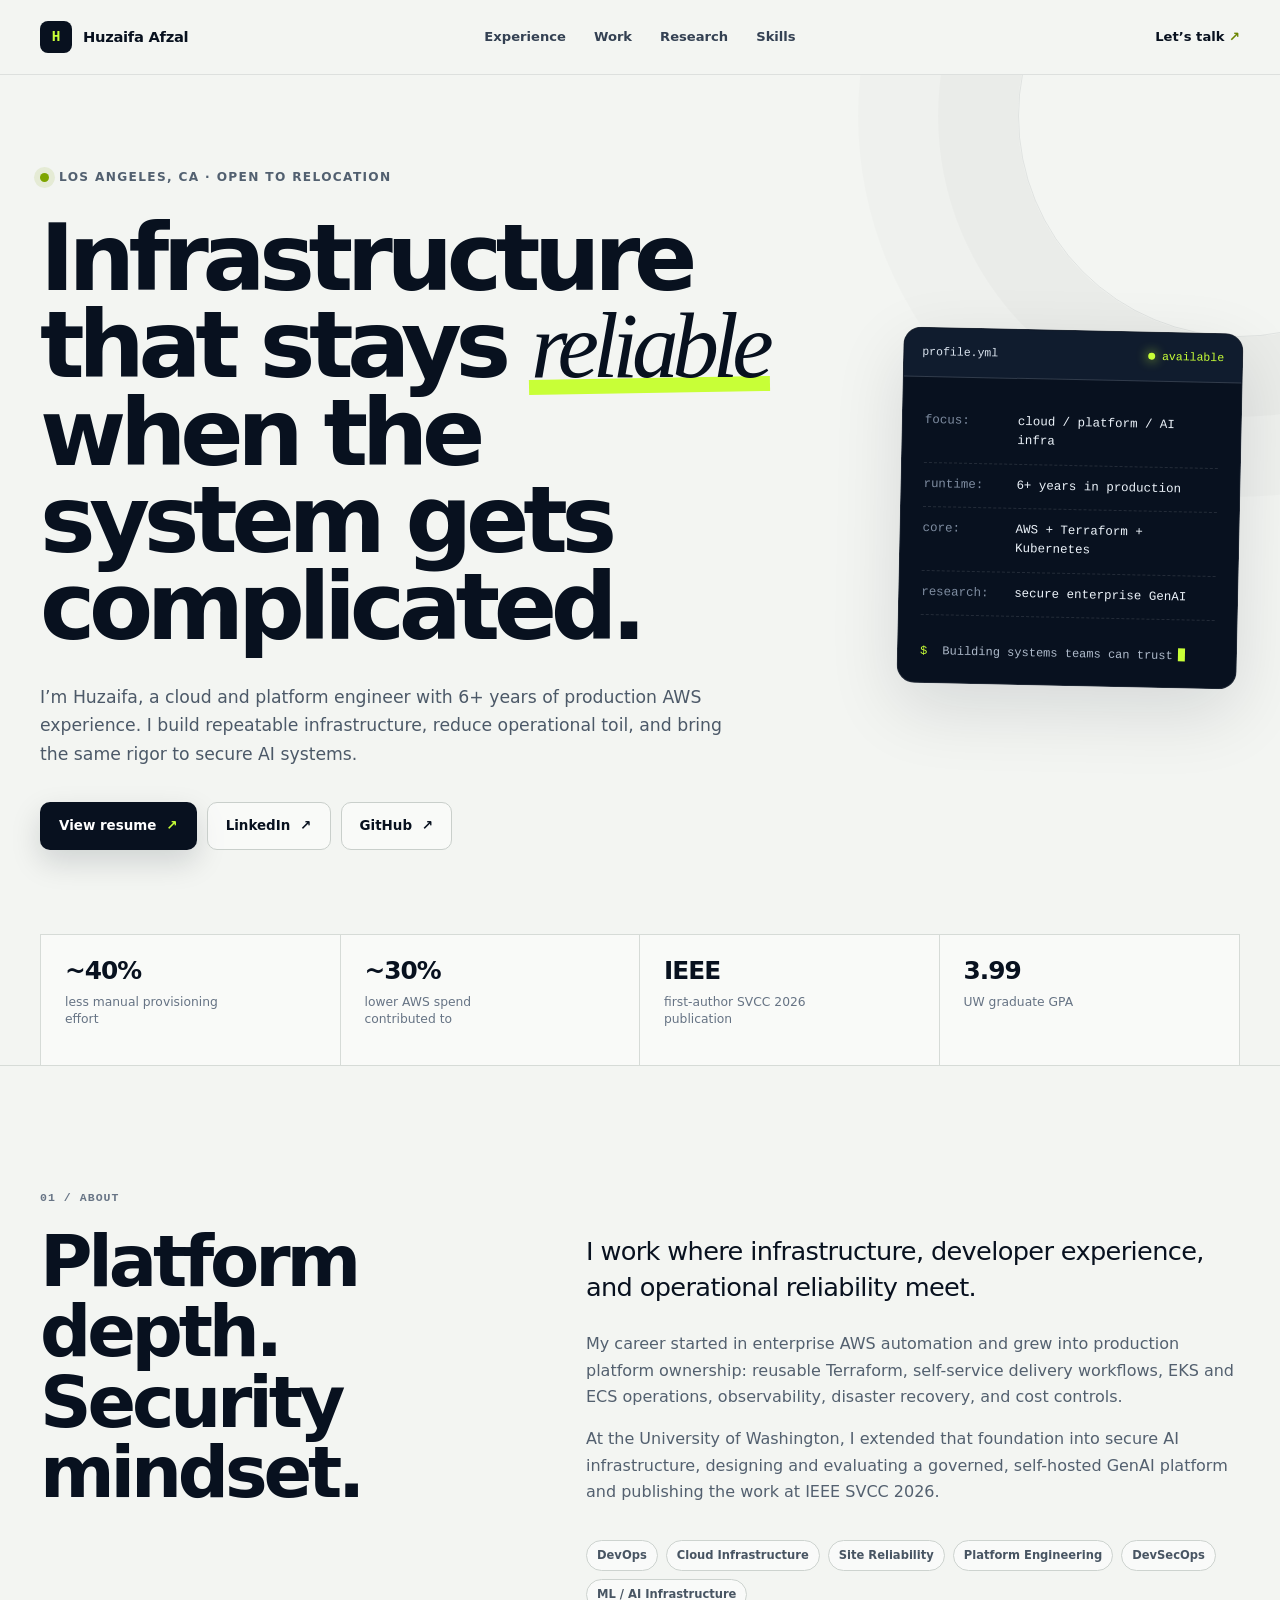
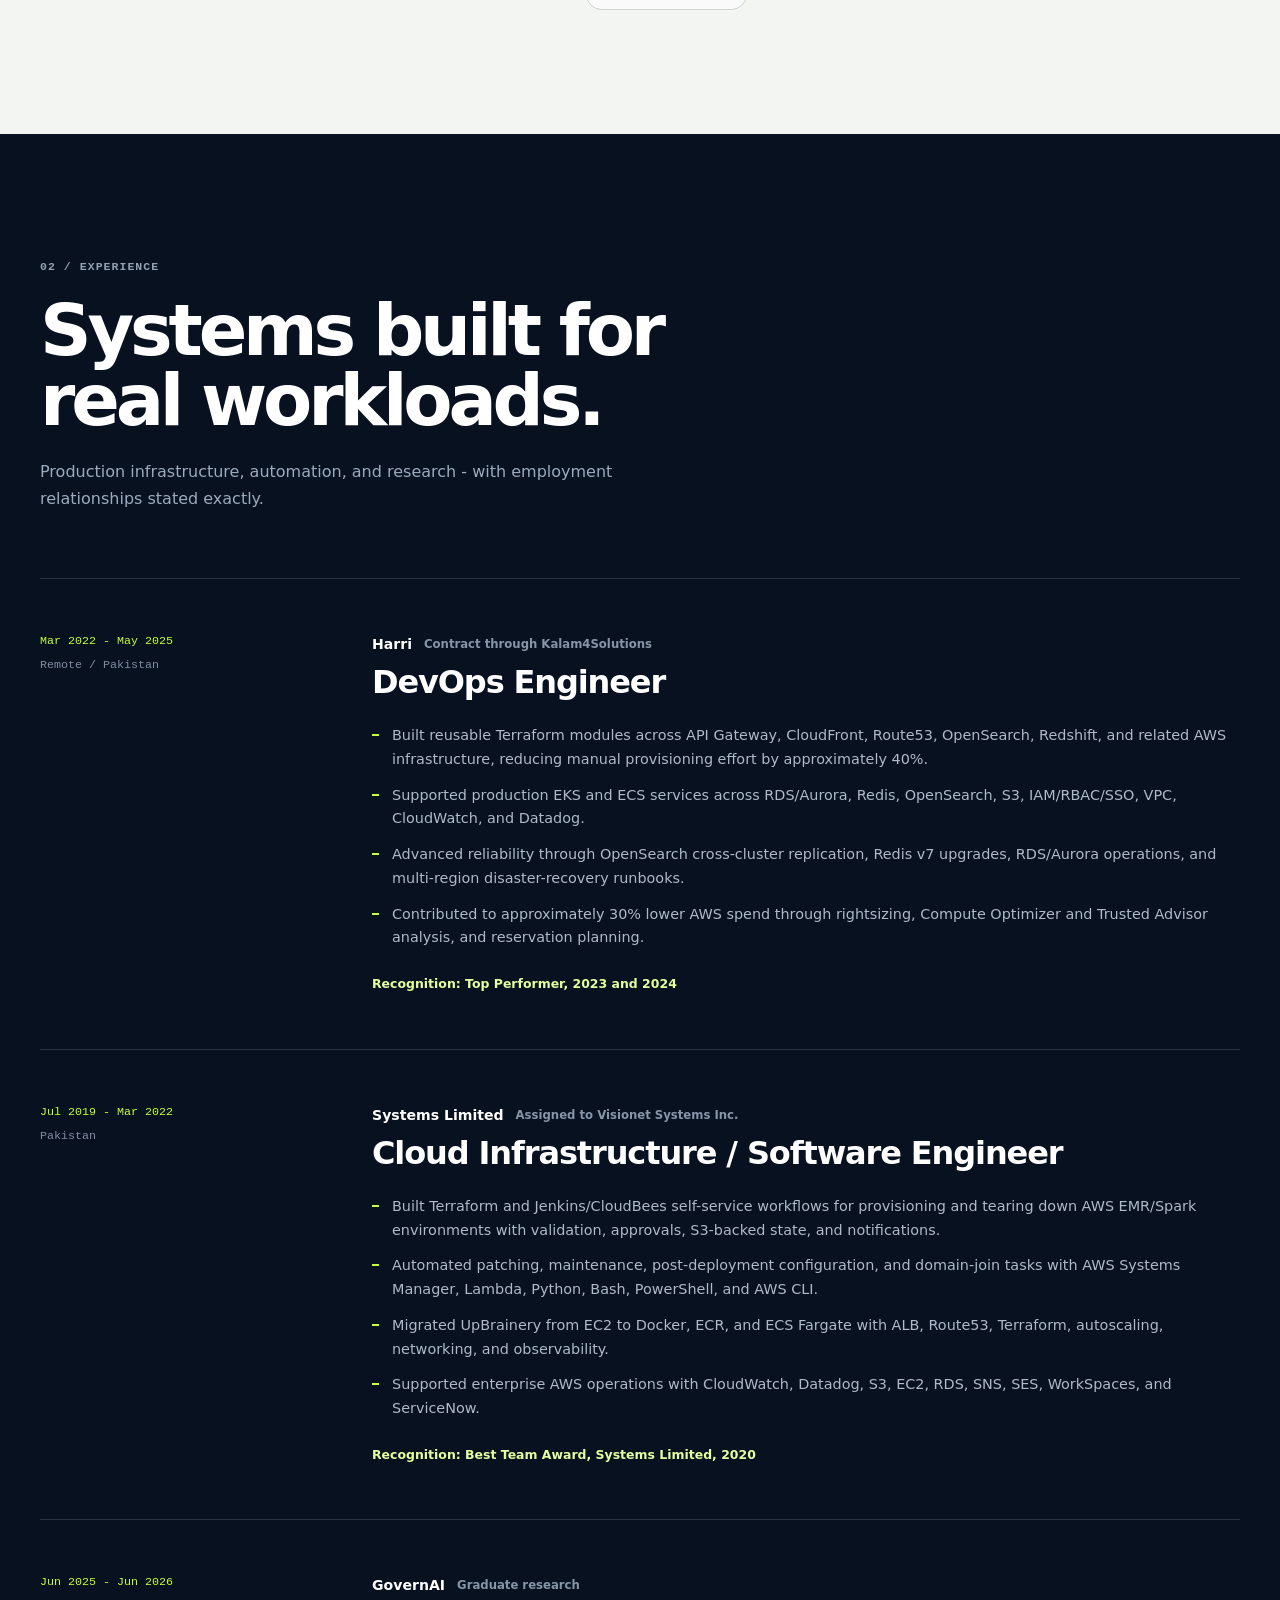
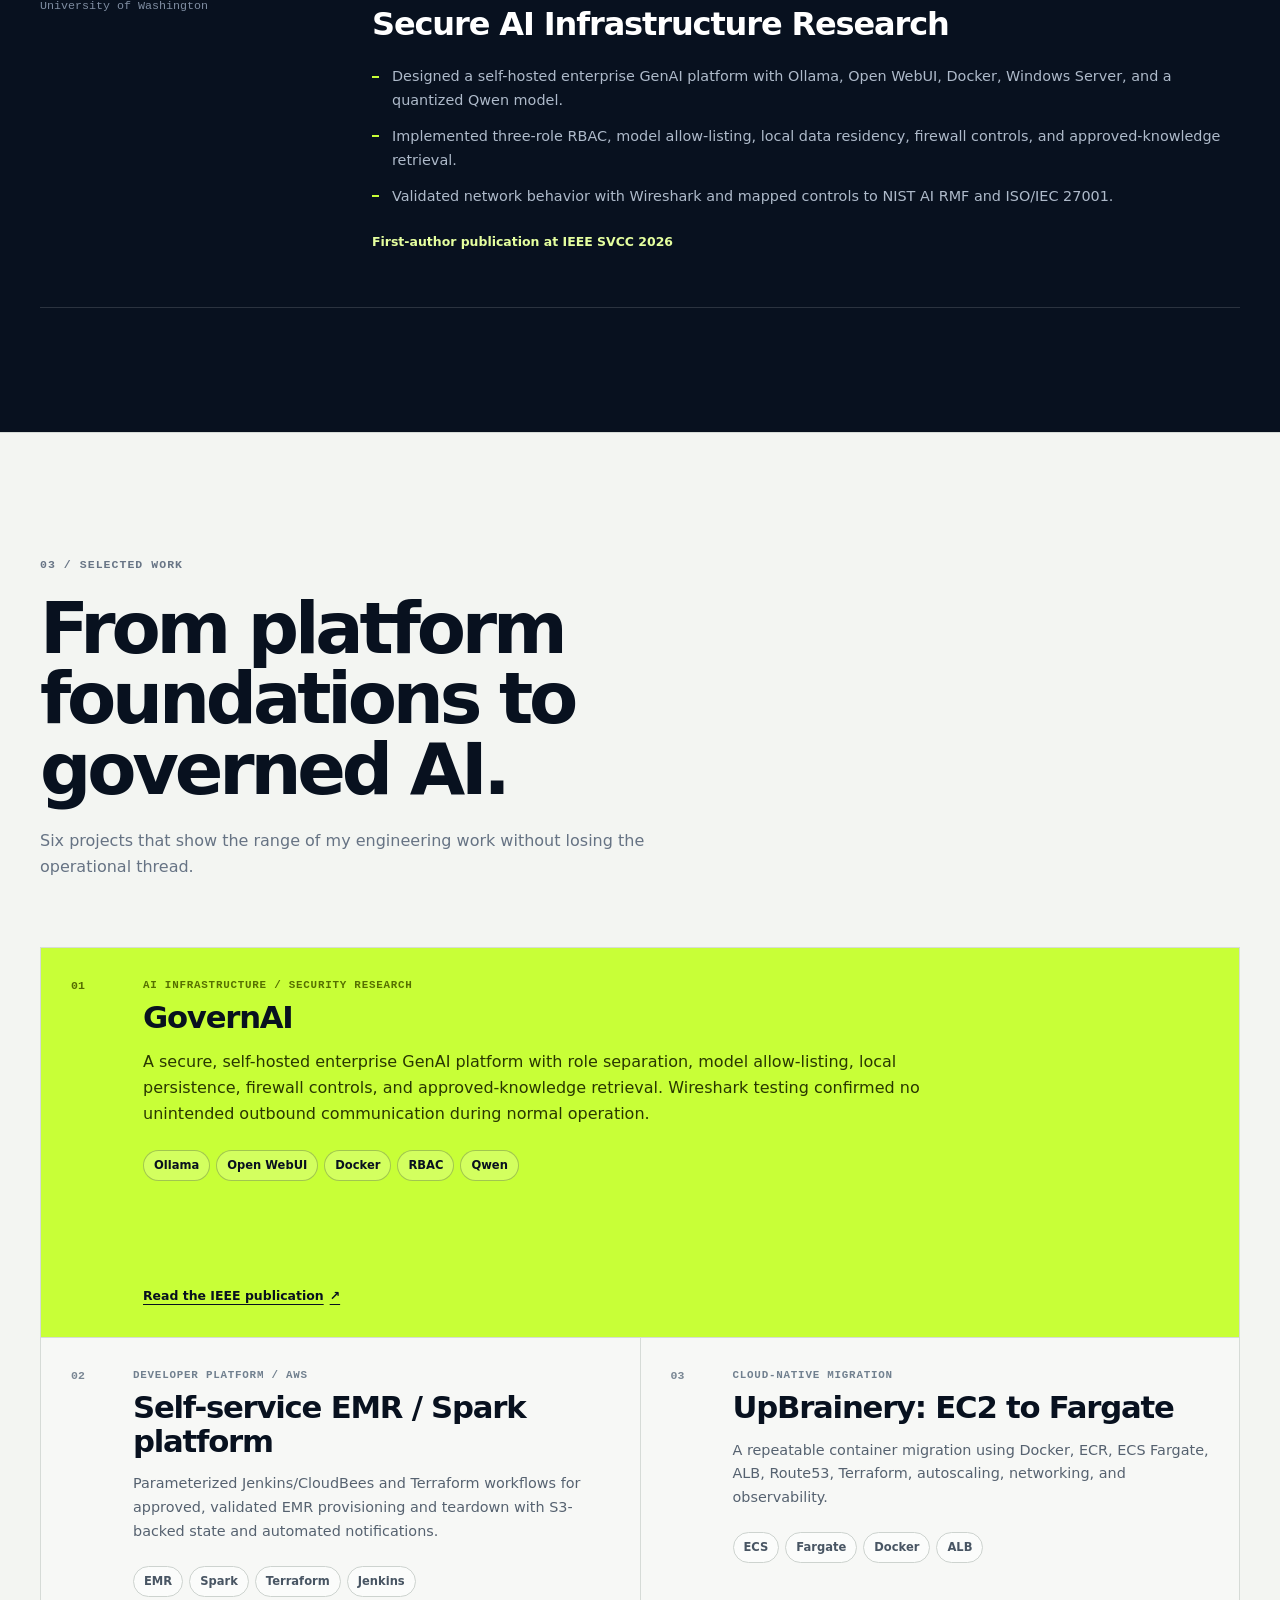
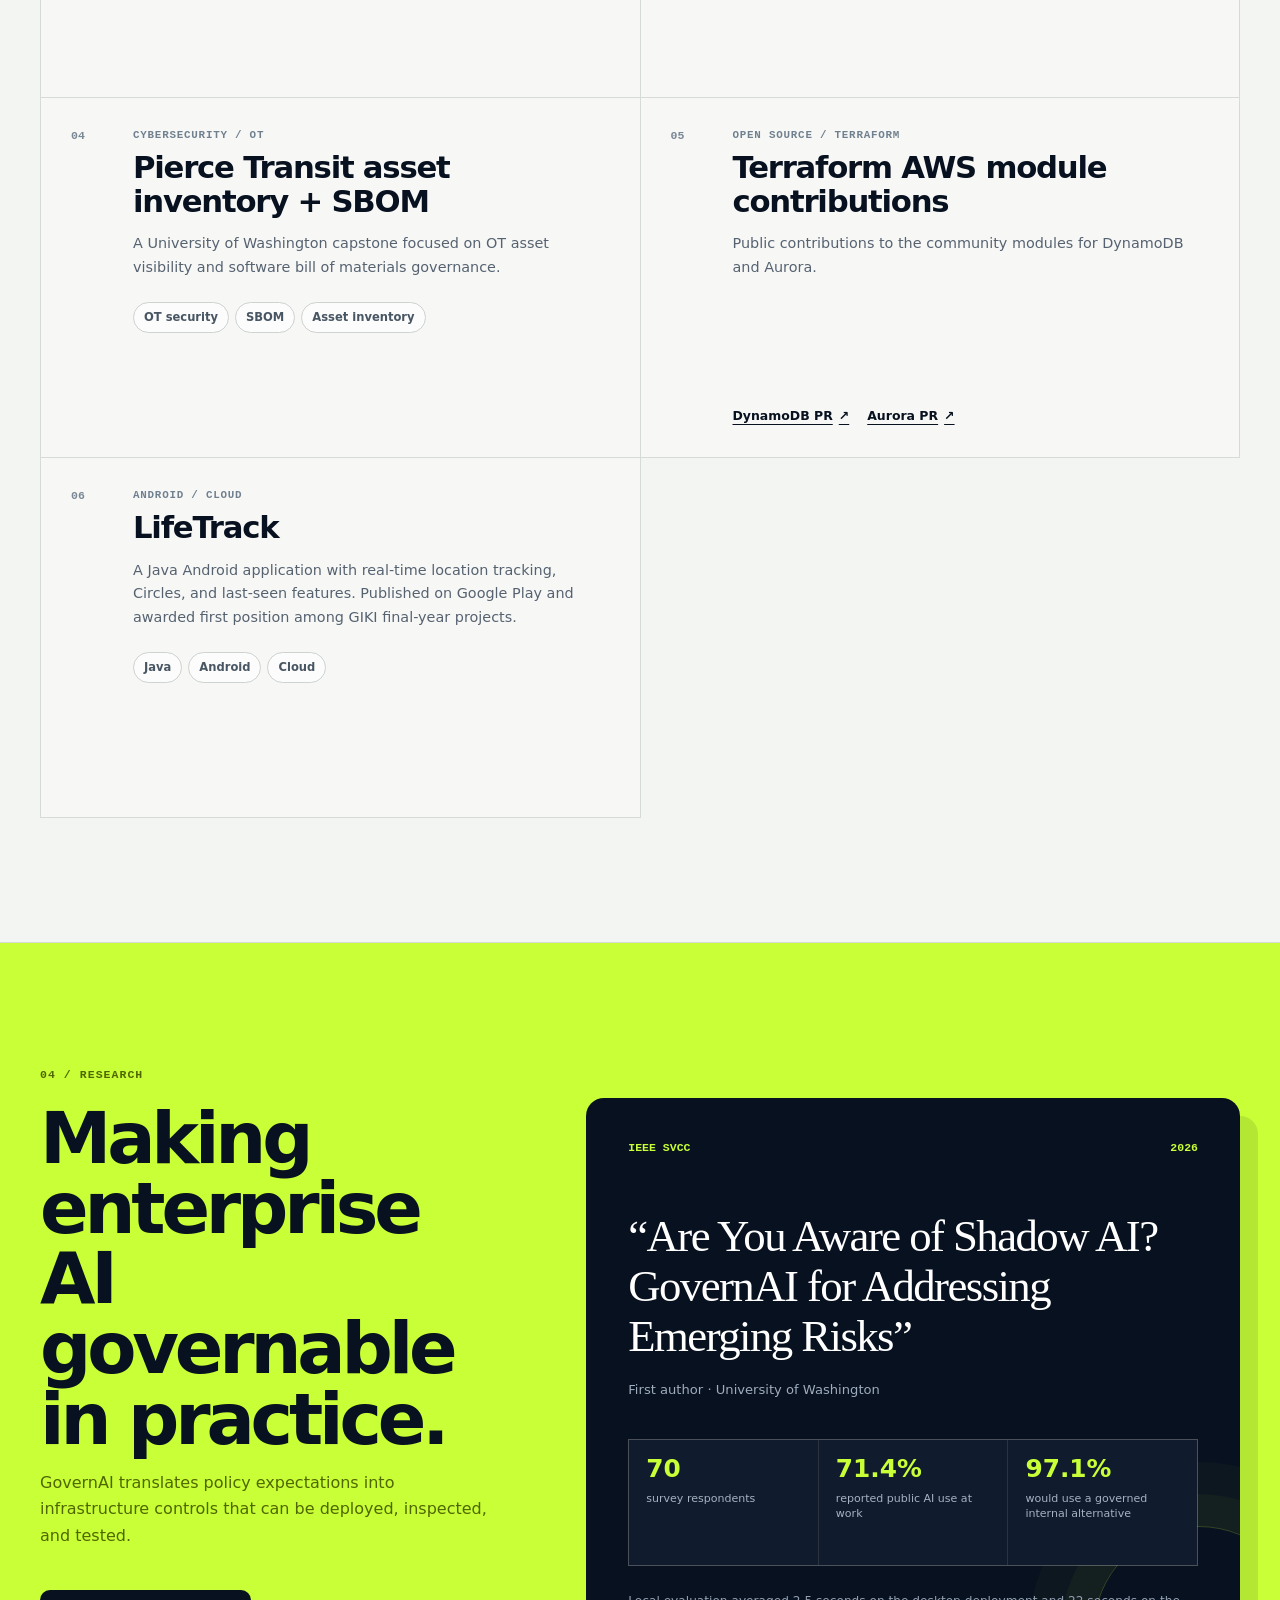
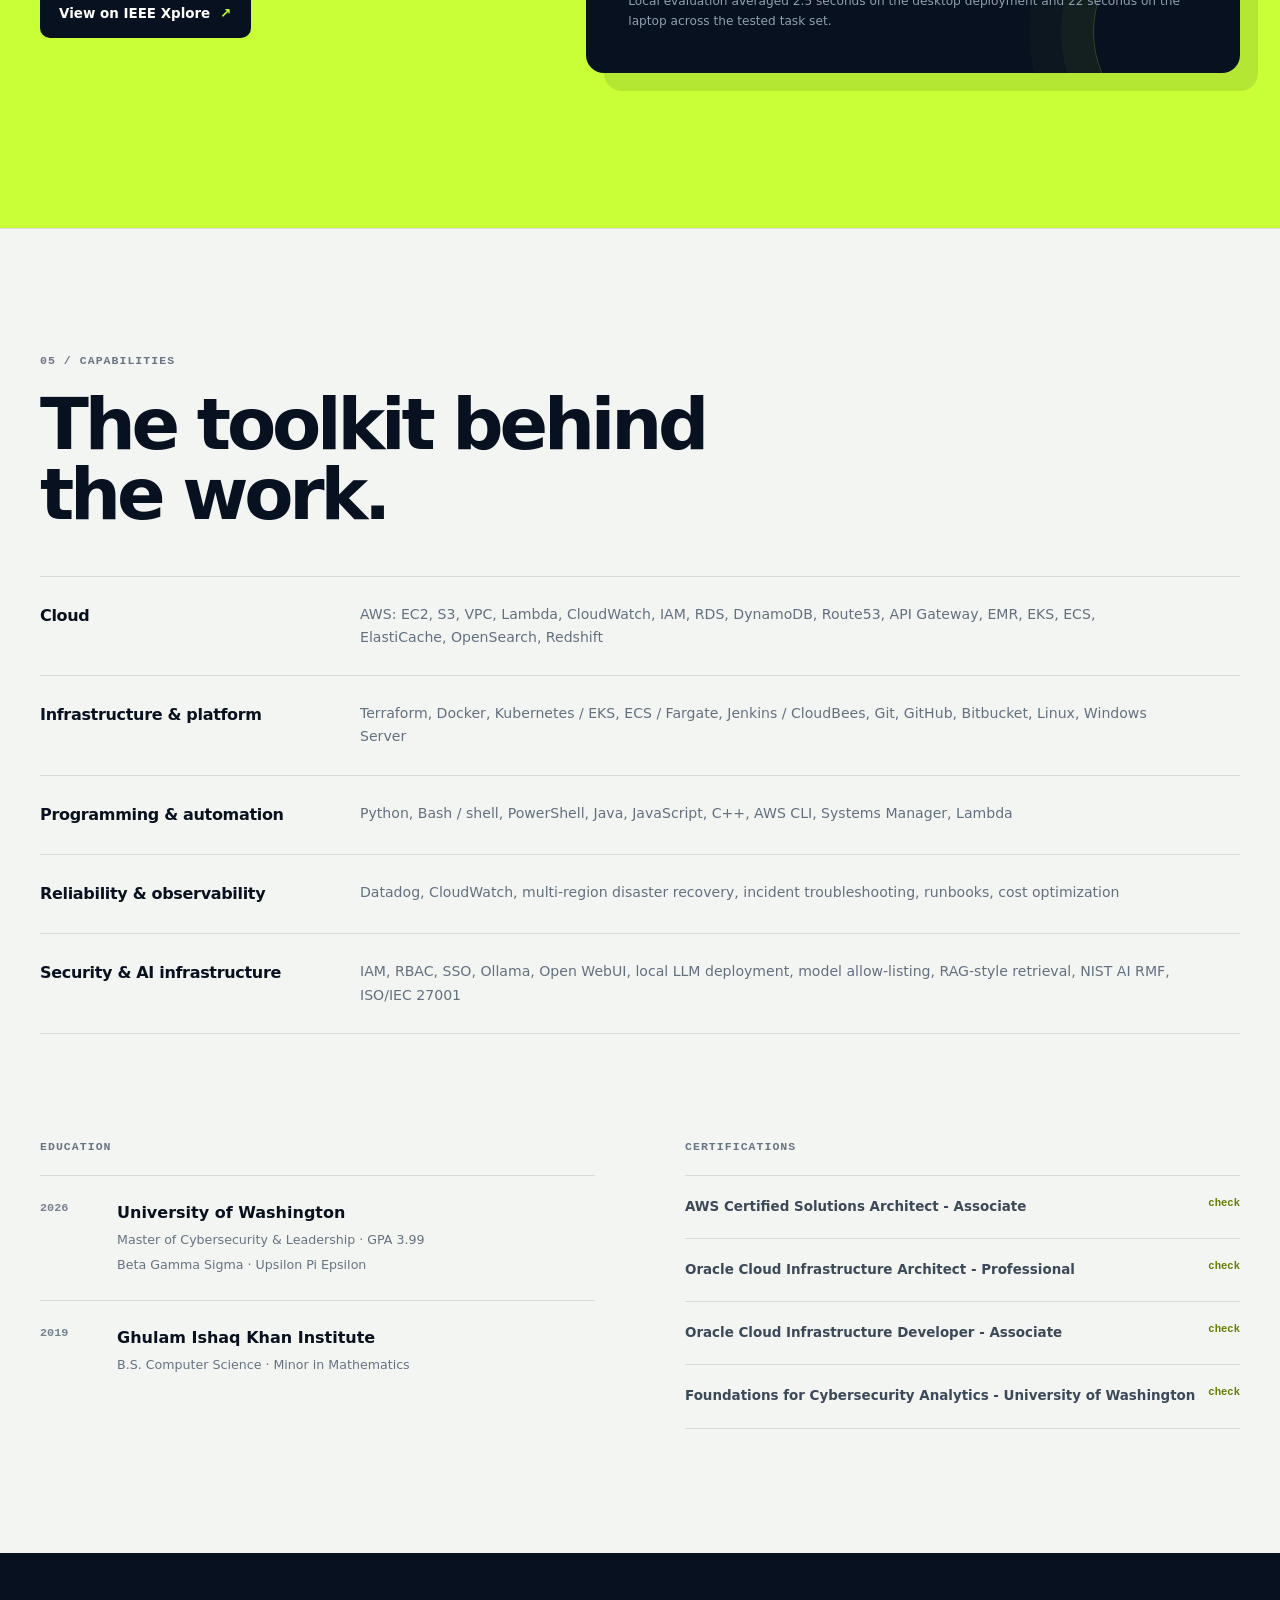
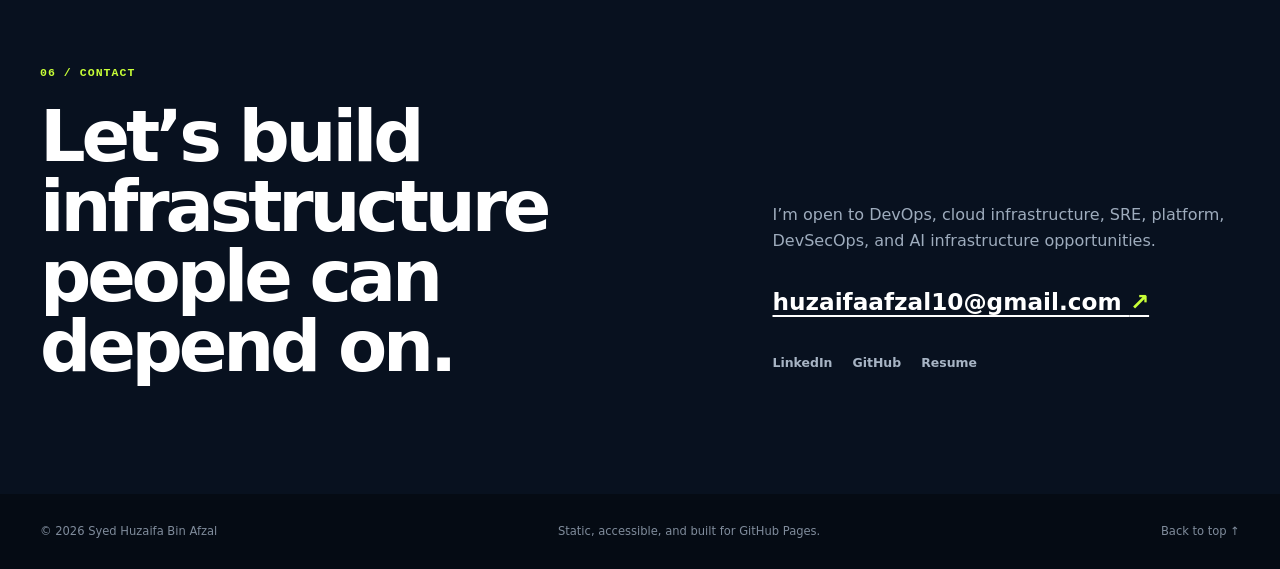
==== index.html @ e332651a "Launch personal portfolio site" ====
<!doctype html>
<html lang="en">
<head>
  <meta charset="utf-8">
  <meta name="viewport" content="width=device-width, initial-scale=1">
  <meta name="description" content="Syed Huzaifa Bin Afzal is a DevOps, cloud, platform, and AI infrastructure engineer with 6+ years of production AWS experience and published research in secure enterprise AI.">
  <meta name="theme-color" content="#08111f">
  <meta name="color-scheme" content="dark">
  <link rel="canonical" href="https://yourdomain.com/">
  <meta property="og:type" content="profile">
  <meta property="og:title" content="Syed Huzaifa Bin Afzal | Cloud & AI Infrastructure Engineer">
  <meta property="og:description" content="Production AWS, Terraform, Kubernetes, reliability, and secure AI infrastructure.">
  <meta property="og:url" content="https://yourdomain.com/">
  <meta property="og:image" content="https://yourdomain.com/assets/og-card.png">
  <meta property="og:image:alt" content="Syed Huzaifa Bin Afzal - Cloud and AI Infrastructure Engineer">
  <meta name="twitter:card" content="summary_large_image">
  <meta name="twitter:title" content="Syed Huzaifa Bin Afzal | Cloud & AI Infrastructure Engineer">
  <meta name="twitter:description" content="Production AWS, Terraform, Kubernetes, reliability, and secure AI infrastructure.">
  <meta name="twitter:image" content="https://yourdomain.com/assets/og-card.png">
  <title>Syed Huzaifa Bin Afzal | Cloud & AI Infrastructure Engineer</title>
  <link rel="stylesheet" href="styles.css">
  <script type="application/ld+json">
  {
    "@context": "https://schema.org",
    "@type": "Person",
    "name": "Syed Huzaifa Bin Afzal",
    "alternateName": "Huzaifa",
    "url": "https://yourdomain.com/",
    "email": "mailto:huzaifaafzal10@gmail.com",
    "jobTitle": "Cloud and AI Infrastructure Engineer",
    "description": "DevOps, cloud, platform, and AI infrastructure engineer with 6+ years of production AWS experience.",
    "address": {
      "@type": "PostalAddress",
      "addressLocality": "Los Angeles",
      "addressRegion": "CA",
      "addressCountry": "US"
    },
    "alumniOf": [
      {"@type": "CollegeOrUniversity", "name": "University of Washington"},
      {"@type": "CollegeOrUniversity", "name": "Ghulam Ishaq Khan Institute"}
    ],
    "sameAs": [
      "https://www.linkedin.com/in/syed-huzaifa-bin-afzal",
      "https://github.com/huzaifaafzal",
      "https://ieeexplore.ieee.org/document/11642340"
    ]
  }
  </script>
</head>
<body>
  <a class="skip-link" href="#main">Skip to main content</a>

  <header class="site-header" id="top">
    <div class="nav-shell">
      <a class="wordmark" href="#top" aria-label="Huzaifa - home">
        <span class="wordmark-mark" aria-hidden="true">H</span>
        <span>Huzaifa Afzal</span>
      </a>
      <nav class="desktop-nav" aria-label="Primary navigation">
        <a href="#experience">Experience</a>
        <a href="#work">Work</a>
        <a href="#research">Research</a>
        <a href="#skills">Skills</a>
      </nav>
      <a class="nav-contact" href="mailto:huzaifaafzal10@gmail.com">Let&rsquo;s talk <span aria-hidden="true">&#8599;</span></a>
      <button class="menu-toggle" type="button" aria-expanded="false" aria-controls="mobile-menu">
        <span class="sr-only">Open menu</span>
        <span></span><span></span>
      </button>
    </div>
    <nav class="mobile-menu" id="mobile-menu" aria-label="Mobile navigation">
      <a href="#experience">Experience</a>
      <a href="#work">Selected work</a>
      <a href="#research">Research</a>
      <a href="#skills">Skills</a>
      <a href="#contact">Contact</a>
    </nav>
  </header>

  <main id="main">
    <section class="hero" aria-labelledby="hero-title">
      <div class="hero-grid page-shell">
        <div class="hero-copy">
          <p class="kicker"><span class="signal" aria-hidden="true"></span> Los Angeles, CA &middot; Open to relocation</p>
          <h1 id="hero-title">Infrastructure that stays <em>reliable</em> when the system gets complicated.</h1>
          <p class="hero-intro">I&rsquo;m Huzaifa, a cloud and platform engineer with 6+ years of production AWS experience. I build repeatable infrastructure, reduce operational toil, and bring the same rigor to secure AI systems.</p>
          <div class="hero-actions" aria-label="Profile actions">
            <a class="button button-primary" href="assets/Syed_Huzaifa_Bin_Afzal_Resume.pdf" target="_blank" rel="noopener">View resume <span aria-hidden="true">&#8599;</span></a>
            <a class="button button-secondary" href="https://www.linkedin.com/in/syed-huzaifa-bin-afzal" target="_blank" rel="noopener">LinkedIn <span aria-hidden="true">&#8599;</span></a>
            <a class="button button-secondary" href="https://github.com/huzaifaafzal" target="_blank" rel="noopener">GitHub <span aria-hidden="true">&#8599;</span></a>
          </div>
        </div>

        <aside class="hero-console" aria-label="Engineering profile snapshot">
          <div class="console-bar">
            <span>profile.yml</span>
            <span class="console-state">available</span>
          </div>
          <dl class="console-list">
            <div><dt>focus</dt><dd>cloud / platform / AI infra</dd></div>
            <div><dt>runtime</dt><dd>6+ years in production</dd></div>
            <div><dt>core</dt><dd>AWS + Terraform + Kubernetes</dd></div>
            <div><dt>research</dt><dd>secure enterprise GenAI</dd></div>
          </dl>
          <div class="console-footer"><span aria-hidden="true">$</span> Building systems teams can trust<span class="cursor" aria-hidden="true"></span></div>
        </aside>
      </div>

      <div class="proof-strip page-shell" aria-label="Career highlights">
        <div><strong>~40%</strong><span>less manual provisioning effort</span></div>
        <div><strong>~30%</strong><span>lower AWS spend contributed to</span></div>
        <div><strong>IEEE</strong><span>first-author SVCC 2026 publication</span></div>
        <div><strong>3.99</strong><span>UW graduate GPA</span></div>
      </div>
    </section>

    <section class="section about" id="about" aria-labelledby="about-title">
      <div class="page-shell split-heading">
        <div>
          <p class="section-index">01 / About</p>
          <h2 id="about-title">Platform depth.<br>Security mindset.</h2>
        </div>
        <div class="about-copy">
          <p class="lead">I work where infrastructure, developer experience, and operational reliability meet.</p>
          <p>My career started in enterprise AWS automation and grew into production platform ownership: reusable Terraform, self-service delivery workflows, EKS and ECS operations, observability, disaster recovery, and cost controls.</p>
          <p>At the University of Washington, I extended that foundation into secure AI infrastructure, designing and evaluating a governed, self-hosted GenAI platform and publishing the work at IEEE SVCC 2026.</p>
          <div class="role-list" aria-label="Target roles">
            <span>DevOps</span><span>Cloud Infrastructure</span><span>Site Reliability</span><span>Platform Engineering</span><span>DevSecOps</span><span>ML / AI Infrastructure</span>
          </div>
        </div>
      </div>
    </section>

    <section class="section section-ink" id="experience" aria-labelledby="experience-title">
      <div class="page-shell">
        <div class="section-heading inverse">
          <p class="section-index">02 / Experience</p>
          <h2 id="experience-title">Systems built for real workloads.</h2>
          <p>Production infrastructure, automation, and research - with employment relationships stated exactly.</p>
        </div>

        <div class="experience-list">
          <article class="experience-item">
            <div class="experience-meta">
              <span class="date">Mar 2022 - May 2025</span>
              <span>Remote / Pakistan</span>
            </div>
            <div class="experience-body">
              <p class="company">Harri <span>Contract through Kalam4Solutions</span></p>
              <h3>DevOps Engineer</h3>
              <ul>
                <li>Built reusable Terraform modules across API Gateway, CloudFront, Route53, OpenSearch, Redshift, and related AWS infrastructure, reducing manual provisioning effort by approximately 40%.</li>
                <li>Supported production EKS and ECS services across RDS/Aurora, Redis, OpenSearch, S3, IAM/RBAC/SSO, VPC, CloudWatch, and Datadog.</li>
                <li>Advanced reliability through OpenSearch cross-cluster replication, Redis v7 upgrades, RDS/Aurora operations, and multi-region disaster-recovery runbooks.</li>
                <li>Contributed to approximately 30% lower AWS spend through rightsizing, Compute Optimizer and Trusted Advisor analysis, and reservation planning.</li>
              </ul>
              <p class="recognition">Recognition: Top Performer, 2023 and 2024</p>
            </div>
          </article>

          <article class="experience-item">
            <div class="experience-meta">
              <span class="date">Jul 2019 - Mar 2022</span>
              <span>Pakistan</span>
            </div>
            <div class="experience-body">
              <p class="company">Systems Limited <span>Assigned to Visionet Systems Inc.</span></p>
              <h3>Cloud Infrastructure / Software Engineer</h3>
              <ul>
                <li>Built Terraform and Jenkins/CloudBees self-service workflows for provisioning and tearing down AWS EMR/Spark environments with validation, approvals, S3-backed state, and notifications.</li>
                <li>Automated patching, maintenance, post-deployment configuration, and domain-join tasks with AWS Systems Manager, Lambda, Python, Bash, PowerShell, and AWS CLI.</li>
                <li>Migrated UpBrainery from EC2 to Docker, ECR, and ECS Fargate with ALB, Route53, Terraform, autoscaling, networking, and observability.</li>
                <li>Supported enterprise AWS operations with CloudWatch, Datadog, S3, EC2, RDS, SNS, SES, WorkSpaces, and ServiceNow.</li>
              </ul>
              <p class="recognition">Recognition: Best Team Award, Systems Limited, 2020</p>
            </div>
          </article>

          <article class="experience-item">
            <div class="experience-meta">
              <span class="date">Jun 2025 - Jun 2026</span>
              <span>University of Washington</span>
            </div>
            <div class="experience-body">
              <p class="company">GovernAI <span>Graduate research</span></p>
              <h3>Secure AI Infrastructure Research</h3>
              <ul>
                <li>Designed a self-hosted enterprise GenAI platform with Ollama, Open WebUI, Docker, Windows Server, and a quantized Qwen model.</li>
                <li>Implemented three-role RBAC, model allow-listing, local data residency, firewall controls, and approved-knowledge retrieval.</li>
                <li>Validated network behavior with Wireshark and mapped controls to NIST AI RMF and ISO/IEC 27001.</li>
              </ul>
              <p class="recognition">First-author publication at IEEE SVCC 2026</p>
            </div>
          </article>
        </div>
      </div>
    </section>

    <section class="section" id="work" aria-labelledby="work-title">
      <div class="page-shell">
        <div class="section-heading">
          <p class="section-index">03 / Selected work</p>
          <h2 id="work-title">From platform foundations to governed AI.</h2>
          <p>Six projects that show the range of my engineering work without losing the operational thread.</p>
        </div>

        <div class="project-grid">
          <article class="project-card project-featured">
            <div class="project-number">01</div>
            <div class="project-content">
              <p class="project-type">AI infrastructure / Security research</p>
              <h3>GovernAI</h3>
              <p>A secure, self-hosted enterprise GenAI platform with role separation, model allow-listing, local persistence, firewall controls, and approved-knowledge retrieval. Wireshark testing confirmed no unintended outbound communication during normal operation.</p>
              <div class="tag-row"><span>Ollama</span><span>Open WebUI</span><span>Docker</span><span>RBAC</span><span>Qwen</span></div>
              <a class="inline-link" href="https://ieeexplore.ieee.org/document/11642340" target="_blank" rel="noopener">Read the IEEE publication <span aria-hidden="true">&#8599;</span></a>
            </div>
          </article>

          <article class="project-card">
            <div class="project-number">02</div>
            <div class="project-content">
              <p class="project-type">Developer platform / AWS</p>
              <h3>Self-service EMR / Spark platform</h3>
              <p>Parameterized Jenkins/CloudBees and Terraform workflows for approved, validated EMR provisioning and teardown with S3-backed state and automated notifications.</p>
              <div class="tag-row"><span>EMR</span><span>Spark</span><span>Terraform</span><span>Jenkins</span></div>
            </div>
          </article>

          <article class="project-card">
            <div class="project-number">03</div>
            <div class="project-content">
              <p class="project-type">Cloud-native migration</p>
              <h3>UpBrainery: EC2 to Fargate</h3>
              <p>A repeatable container migration using Docker, ECR, ECS Fargate, ALB, Route53, Terraform, autoscaling, networking, and observability.</p>
              <div class="tag-row"><span>ECS</span><span>Fargate</span><span>Docker</span><span>ALB</span></div>
            </div>
          </article>

          <article class="project-card">
            <div class="project-number">04</div>
            <div class="project-content">
              <p class="project-type">Cybersecurity / OT</p>
              <h3>Pierce Transit asset inventory + SBOM</h3>
              <p>A University of Washington capstone focused on OT asset visibility and software bill of materials governance.</p>
              <div class="tag-row"><span>OT security</span><span>SBOM</span><span>Asset inventory</span></div>
            </div>
          </article>

          <article class="project-card">
            <div class="project-number">05</div>
            <div class="project-content">
              <p class="project-type">Open source / Terraform</p>
              <h3>Terraform AWS module contributions</h3>
              <p>Public contributions to the community modules for DynamoDB and Aurora.</p>
              <div class="project-links">
                <a class="inline-link" href="https://github.com/terraform-aws-modules/terraform-aws-dynamodb-table/pull/59" target="_blank" rel="noopener">DynamoDB PR <span aria-hidden="true">&#8599;</span></a>
                <a class="inline-link" href="https://github.com/terraform-aws-modules/terraform-aws-rds-aurora/pull/307" target="_blank" rel="noopener">Aurora PR <span aria-hidden="true">&#8599;</span></a>
              </div>
            </div>
          </article>

          <article class="project-card">
            <div class="project-number">06</div>
            <div class="project-content">
              <p class="project-type">Android / Cloud</p>
              <h3>LifeTrack</h3>
              <p>A Java Android application with real-time location tracking, Circles, and last-seen features. Published on Google Play and awarded first position among GIKI final-year projects.</p>
              <div class="tag-row"><span>Java</span><span>Android</span><span>Cloud</span></div>
            </div>
          </article>
        </div>
      </div>
    </section>

    <section class="section research" id="research" aria-labelledby="research-title">
      <div class="page-shell research-layout">
        <div class="section-heading">
          <p class="section-index">04 / Research</p>
          <h2 id="research-title">Making enterprise AI governable in practice.</h2>
          <p>GovernAI translates policy expectations into infrastructure controls that can be deployed, inspected, and tested.</p>
          <a class="button button-dark" href="https://ieeexplore.ieee.org/document/11642340" target="_blank" rel="noopener">View on IEEE Xplore <span aria-hidden="true">&#8599;</span></a>
        </div>

        <article class="publication-card">
          <div class="publication-label"><span>IEEE SVCC</span><span>2026</span></div>
          <blockquote>&ldquo;Are You Aware of Shadow AI? GovernAI for Addressing Emerging Risks&rdquo;</blockquote>
          <p class="publication-role">First author &middot; University of Washington</p>
          <div class="research-metrics">
            <div><strong>70</strong><span>survey respondents</span></div>
            <div><strong>71.4%</strong><span>reported public AI use at work</span></div>
            <div><strong>97.1%</strong><span>would use a governed internal alternative</span></div>
          </div>
          <p class="research-note">Local evaluation averaged 2.5 seconds on the desktop deployment and 22 seconds on the laptop across the tested task set.</p>
        </article>
      </div>
    </section>

    <section class="section" id="skills" aria-labelledby="skills-title">
      <div class="page-shell">
        <div class="section-heading compact">
          <p class="section-index">05 / Capabilities</p>
          <h2 id="skills-title">The toolkit behind the work.</h2>
        </div>

        <div class="skills-table">
          <article><h3>Cloud</h3><p>AWS: EC2, S3, VPC, Lambda, CloudWatch, IAM, RDS, DynamoDB, Route53, API Gateway, EMR, EKS, ECS, ElastiCache, OpenSearch, Redshift</p></article>
          <article><h3>Infrastructure &amp; platform</h3><p>Terraform, Docker, Kubernetes / EKS, ECS / Fargate, Jenkins / CloudBees, Git, GitHub, Bitbucket, Linux, Windows Server</p></article>
          <article><h3>Programming &amp; automation</h3><p>Python, Bash / shell, PowerShell, Java, JavaScript, C++, AWS CLI, Systems Manager, Lambda</p></article>
          <article><h3>Reliability &amp; observability</h3><p>Datadog, CloudWatch, multi-region disaster recovery, incident troubleshooting, runbooks, cost optimization</p></article>
          <article><h3>Security &amp; AI infrastructure</h3><p>IAM, RBAC, SSO, Ollama, Open WebUI, local LLM deployment, model allow-listing, RAG-style retrieval, NIST AI RMF, ISO/IEC 27001</p></article>
        </div>

        <div class="credentials-layout">
          <div>
            <p class="section-index">Education</p>
            <article class="credential-item"><span>2026</span><div><h3>University of Washington</h3><p>Master of Cybersecurity &amp; Leadership &middot; GPA 3.99</p><small>Beta Gamma Sigma &middot; Upsilon Pi Epsilon</small></div></article>
            <article class="credential-item"><span>2019</span><div><h3>Ghulam Ishaq Khan Institute</h3><p>B.S. Computer Science &middot; Minor in Mathematics</p></div></article>
          </div>
          <div>
            <p class="section-index">Certifications</p>
            <ul class="cert-list">
              <li>AWS Certified Solutions Architect - Associate</li>
              <li>Oracle Cloud Infrastructure Architect - Professional</li>
              <li>Oracle Cloud Infrastructure Developer - Associate</li>
              <li>Foundations for Cybersecurity Analytics - University of Washington</li>
            </ul>
          </div>
        </div>
      </div>
    </section>

    <section class="contact" id="contact" aria-labelledby="contact-title">
      <div class="page-shell contact-layout">
        <div>
          <p class="section-index">06 / Contact</p>
          <h2 id="contact-title">Let&rsquo;s build infrastructure people can depend on.</h2>
        </div>
        <div class="contact-copy">
          <p>I&rsquo;m open to DevOps, cloud infrastructure, SRE, platform, DevSecOps, and AI infrastructure opportunities.</p>
          <a class="contact-email" href="mailto:huzaifaafzal10@gmail.com">huzaifaafzal10@gmail.com <span aria-hidden="true">&#8599;</span></a>
          <div class="contact-links">
            <a href="https://www.linkedin.com/in/syed-huzaifa-bin-afzal" target="_blank" rel="noopener">LinkedIn</a>
            <a href="https://github.com/huzaifaafzal" target="_blank" rel="noopener">GitHub</a>
            <a href="assets/Syed_Huzaifa_Bin_Afzal_Resume.pdf" target="_blank" rel="noopener">Resume</a>
          </div>
        </div>
      </div>
    </section>
  </main>

  <footer class="site-footer">
    <div class="page-shell footer-layout">
      <span>&copy; <span id="year">2026</span> Syed Huzaifa Bin Afzal</span>
      <span>Static, accessible, and built for GitHub Pages.</span>
      <a href="#top">Back to top <span aria-hidden="true">&#8593;</span></a>
    </div>
  </footer>

  <script src="script.js" defer></script>
</body>
</html>
---- styles.css ----
:root {
  --ink: #08111f;
  --ink-soft: #101c2e;
  --paper: #f3f5f2;
  --white: #ffffff;
  --text: #1d2938;
  --muted: #667384;
  --line: #d6dbd7;
  --line-dark: rgba(255, 255, 255, 0.14);
  --lime: #c8ff37;
  --lime-soft: #e5ff9f;
  --blue: #6d99ff;
  --max: 1200px;
  --radius: 18px;
  --shadow: 0 24px 70px rgba(8, 17, 31, 0.12);
}

* { box-sizing: border-box; }
html { scroll-behavior: smooth; scroll-padding-top: 84px; }
body {
  margin: 0;
  background: var(--paper);
  color: var(--text);
  font-family: Inter, ui-sans-serif, system-ui, -apple-system, BlinkMacSystemFont, "Segoe UI", sans-serif;
  line-height: 1.65;
  -webkit-font-smoothing: antialiased;
}
body.menu-open { overflow: hidden; }
a { color: inherit; }
button, a { -webkit-tap-highlight-color: transparent; }
.page-shell { width: min(var(--max), calc(100% - 48px)); margin-inline: auto; }
.sr-only { position: absolute; width: 1px; height: 1px; padding: 0; margin: -1px; overflow: hidden; clip: rect(0, 0, 0, 0); white-space: nowrap; border: 0; }
.skip-link { position: fixed; left: 16px; top: -100px; z-index: 1000; background: var(--lime); color: var(--ink); padding: 10px 14px; font-weight: 800; text-decoration: none; border-radius: 8px; }
.skip-link:focus { top: 16px; }
:focus-visible { outline: 3px solid var(--blue); outline-offset: 4px; }

.site-header {
  position: sticky;
  top: 0;
  z-index: 100;
  background: rgba(243, 245, 242, 0.88);
  border-bottom: 1px solid rgba(8, 17, 31, 0.09);
  backdrop-filter: blur(18px);
}
.nav-shell { width: min(var(--max), calc(100% - 48px)); min-height: 74px; margin-inline: auto; display: grid; grid-template-columns: 1fr auto 1fr; align-items: center; gap: 28px; }
.wordmark { display: inline-flex; align-items: center; gap: 11px; width: max-content; color: var(--ink); font-size: 0.92rem; font-weight: 850; letter-spacing: -0.02em; text-decoration: none; }
.wordmark-mark { display: grid; place-items: center; width: 32px; aspect-ratio: 1; background: var(--ink); color: var(--lime); border-radius: 8px; font: 800 0.9rem/1 ui-monospace, SFMono-Regular, Menlo, monospace; }
.desktop-nav { display: flex; align-items: center; gap: 28px; }
.desktop-nav a, .nav-contact { position: relative; color: #344153; font-size: 0.82rem; font-weight: 750; text-decoration: none; }
.desktop-nav a::after { content: ""; position: absolute; left: 0; right: 100%; bottom: -6px; height: 2px; background: var(--ink); transition: right 180ms ease; }
.desktop-nav a:hover::after { right: 0; }
.nav-contact { justify-self: end; color: var(--ink); }
.nav-contact span { color: #6b8500; }
.menu-toggle { display: none; justify-self: end; width: 44px; height: 44px; padding: 12px 9px; border: 0; background: transparent; cursor: pointer; }
.menu-toggle span:not(.sr-only) { display: block; height: 2px; margin: 6px 0; background: var(--ink); transition: transform 180ms ease; }
.menu-toggle[aria-expanded="true"] span:nth-of-type(2) { transform: translateY(4px) rotate(45deg); }
.menu-toggle[aria-expanded="true"] span:nth-of-type(3) { transform: translateY(-4px) rotate(-45deg); }
.mobile-menu { display: none; }

.hero { position: relative; overflow: clip; padding: 92px 0 0; background: var(--paper); }
.hero::before { content: ""; position: absolute; width: 440px; height: 440px; right: -180px; top: -180px; border: 1px solid rgba(8, 17, 31, 0.08); border-radius: 50%; box-shadow: 0 0 0 80px rgba(8, 17, 31, 0.018), 0 0 0 160px rgba(8, 17, 31, 0.014); pointer-events: none; }
.hero-grid { display: grid; grid-template-columns: minmax(0, 1.42fr) minmax(340px, 0.58fr); gap: 74px; align-items: center; min-height: 550px; }
.kicker { display: flex; align-items: center; gap: 10px; margin: 0 0 28px; color: #526070; font-size: 0.76rem; font-weight: 800; letter-spacing: 0.11em; text-transform: uppercase; }
.signal { position: relative; width: 9px; height: 9px; background: #7ea500; border-radius: 50%; box-shadow: 0 0 0 6px rgba(126, 165, 0, 0.12); }
h1, h2, h3, p { overflow-wrap: break-word; }
h1 { max-width: 870px; margin: 0; color: var(--ink); font-size: clamp(3.45rem, 7.3vw, 7.15rem); font-weight: 760; line-height: 0.93; letter-spacing: -0.068em; }
h1 em { position: relative; z-index: 0; font-family: Georgia, "Times New Roman", serif; font-weight: 400; }
h1 em::after { content: ""; position: absolute; z-index: -1; left: -0.02em; right: -0.03em; bottom: 0.04em; height: 0.16em; background: var(--lime); transform: rotate(-1deg); }
.hero-intro { max-width: 700px; margin: 32px 0 0; color: #4c5968; font-size: clamp(1.04rem, 1.35vw, 1.2rem); }
.hero-actions { display: flex; flex-wrap: wrap; gap: 10px; margin-top: 34px; }
.button { display: inline-flex; align-items: center; justify-content: center; gap: 10px; min-height: 48px; padding: 0 18px; border: 1px solid transparent; border-radius: 10px; font-size: 0.84rem; font-weight: 820; text-decoration: none; transition: transform 180ms ease, box-shadow 180ms ease, background 180ms ease; }
.button:hover { transform: translateY(-2px); }
.button-primary { background: var(--ink); color: var(--white); box-shadow: 0 12px 30px rgba(8, 17, 31, 0.15); }
.button-primary span { color: var(--lime); }
.button-secondary { border-color: #c9cfcb; background: rgba(255, 255, 255, 0.52); color: var(--ink); }
.button-secondary:hover { background: var(--white); }
.button-dark { margin-top: 25px; background: var(--ink); color: var(--white); }
.button-dark span { color: var(--lime); }

.hero-console { align-self: center; overflow: hidden; background: var(--ink); color: #dbe4ef; border: 1px solid rgba(255, 255, 255, 0.1); border-radius: var(--radius); box-shadow: var(--shadow); transform: rotate(1.2deg); }
.console-bar { display: flex; justify-content: space-between; gap: 16px; padding: 16px 18px; border-bottom: 1px solid var(--line-dark); background: var(--ink-soft); font: 0.72rem/1.4 ui-monospace, SFMono-Regular, Menlo, Consolas, monospace; }
.console-state { color: var(--lime); }
.console-state::before { content: ""; display: inline-block; width: 7px; height: 7px; margin-right: 7px; background: currentColor; border-radius: 50%; box-shadow: 0 0 12px currentColor; }
.console-list { margin: 0; padding: 22px 22px 13px; font: 0.78rem/1.55 ui-monospace, SFMono-Regular, Menlo, Consolas, monospace; }
.console-list div { display: grid; grid-template-columns: 80px 1fr; gap: 13px; padding: 12px 0; border-bottom: 1px dashed rgba(255, 255, 255, 0.11); }
.console-list dt { color: #7f8da1; }
.console-list dt::after { content: ":"; }
.console-list dd { margin: 0; color: #edf4fb; }
.console-footer { padding: 14px 22px 22px; color: #aebaca; font: 0.75rem/1.5 ui-monospace, SFMono-Regular, Menlo, Consolas, monospace; }
.console-footer > span:first-child { color: var(--lime); margin-right: 8px; }
.cursor { display: inline-block; width: 7px; height: 1.1em; margin-left: 5px; vertical-align: -0.16em; background: var(--lime); animation: blink 1.2s step-end infinite; }
@keyframes blink { 50% { opacity: 0; } }

.proof-strip { display: grid; grid-template-columns: repeat(4, 1fr); margin-top: 84px; border: 1px solid var(--line); border-bottom: 0; background: rgba(255, 255, 255, 0.45); }
.proof-strip div { min-height: 130px; padding: 24px; border-right: 1px solid var(--line); }
.proof-strip div:last-child { border-right: 0; }
.proof-strip strong { display: block; margin-bottom: 10px; color: var(--ink); font-size: 1.55rem; line-height: 1; letter-spacing: -0.04em; }
.proof-strip span { display: block; max-width: 170px; color: var(--muted); font-size: 0.77rem; line-height: 1.4; }

.section { padding: 124px 0; border-top: 1px solid var(--line); }
.section-index { margin: 0 0 20px; color: #687586; font: 750 0.72rem/1.4 ui-monospace, SFMono-Regular, Menlo, Consolas, monospace; letter-spacing: 0.09em; text-transform: uppercase; }
.split-heading { display: grid; grid-template-columns: 0.8fr 1.2fr; gap: 110px; }
h2 { margin: 0; color: var(--ink); font-size: clamp(2.75rem, 5.6vw, 5.65rem); line-height: 0.98; letter-spacing: -0.058em; }
.about-copy { max-width: 720px; padding-top: 43px; }
.about-copy p { color: #53606f; font-size: 1rem; }
.about-copy .lead { margin-top: 0; color: var(--ink); font-size: clamp(1.28rem, 2vw, 1.7rem); line-height: 1.42; letter-spacing: -0.025em; }
.role-list { display: flex; flex-wrap: wrap; gap: 8px; margin-top: 34px; }
.role-list span, .tag-row span { display: inline-flex; align-items: center; min-height: 31px; padding: 5px 10px; border: 1px solid #cdd3cf; border-radius: 999px; color: #485563; background: rgba(255, 255, 255, 0.48); font-size: 0.72rem; font-weight: 750; }

.section-ink { background: var(--ink); color: #dce5ef; border-color: transparent; }
.section-heading { max-width: 810px; margin-bottom: 66px; }
.section-heading h2 { max-width: 780px; }
.section-heading > p:last-child { max-width: 650px; margin: 24px 0 0; color: var(--muted); }
.section-heading.inverse .section-index { color: #92a0b2; }
.section-heading.inverse h2 { color: var(--white); }
.section-heading.inverse > p:last-child { color: #9caabd; }
.section-heading.compact { margin-bottom: 46px; }
.experience-list { border-top: 1px solid var(--line-dark); }
.experience-item { display: grid; grid-template-columns: 260px 1fr; gap: 72px; padding: 54px 0; border-bottom: 1px solid var(--line-dark); }
.experience-meta { display: flex; flex-direction: column; gap: 7px; color: #7f8da1; font: 0.73rem/1.45 ui-monospace, SFMono-Regular, Menlo, Consolas, monospace; }
.experience-meta .date { color: var(--lime); }
.company { display: flex; flex-wrap: wrap; align-items: center; gap: 12px; margin: 0 0 8px; color: var(--white); font-size: 0.88rem; font-weight: 800; }
.company span { color: #8795a8; font-size: 0.73rem; font-weight: 600; }
.experience-body h3 { margin: 0 0 23px; color: var(--white); font-size: clamp(1.65rem, 2.5vw, 2.4rem); line-height: 1.15; letter-spacing: -0.035em; }
.experience-body ul { display: grid; gap: 12px; margin: 0; padding: 0; list-style: none; }
.experience-body li { position: relative; padding-left: 20px; color: #aebaca; font-size: 0.9rem; }
.experience-body li::before { content: ""; position: absolute; left: 0; top: 0.7em; width: 7px; height: 2px; background: var(--lime); }
.recognition { margin: 24px 0 0; color: var(--lime-soft); font-size: 0.78rem; font-weight: 750; }

.project-grid { display: grid; grid-template-columns: repeat(2, 1fr); border-top: 1px solid var(--line); border-left: 1px solid var(--line); }
.project-card { display: grid; grid-template-columns: 42px 1fr; gap: 20px; min-height: 360px; padding: 30px; border-right: 1px solid var(--line); border-bottom: 1px solid var(--line); background: rgba(255, 255, 255, 0.28); transition: background 180ms ease, transform 180ms ease; }
.project-card:hover { position: relative; z-index: 1; background: var(--white); transform: translateY(-3px); box-shadow: var(--shadow); }
.project-featured { grid-column: 1 / -1; grid-template-columns: 52px 1fr; min-height: 390px; background: var(--lime); }
.project-featured:hover { background: #d4ff5e; }
.project-number { color: #7a8794; font: 700 0.72rem/1.4 ui-monospace, SFMono-Regular, Menlo, Consolas, monospace; }
.project-featured .project-number { color: #566f00; }
.project-content { display: flex; flex-direction: column; align-items: flex-start; }
.project-content h3 { margin: 8px 0 14px; color: var(--ink); font-size: clamp(1.55rem, 2.4vw, 2.35rem); line-height: 1.1; letter-spacing: -0.04em; }
.project-content > p:not(.project-type) { max-width: 780px; margin: 0; color: #566270; font-size: 0.9rem; }
.project-featured .project-content > p:not(.project-type) { color: #293800; font-size: 1rem; }
.project-type { margin: 0; color: #71808f; font: 750 0.68rem/1.4 ui-monospace, SFMono-Regular, Menlo, Consolas, monospace; letter-spacing: 0.07em; text-transform: uppercase; }
.project-featured .project-type { color: #567000; }
.tag-row { display: flex; flex-wrap: wrap; gap: 6px; margin-top: 22px; }
.project-featured .tag-row span { border-color: rgba(8, 17, 31, 0.24); background: rgba(255, 255, 255, 0.2); color: var(--ink); }
.inline-link { display: inline-flex; gap: 6px; margin-top: auto; padding-top: 24px; color: var(--ink); font-size: 0.78rem; font-weight: 850; text-underline-offset: 4px; }
.project-links { display: flex; flex-wrap: wrap; gap: 18px; margin-top: auto; }

.research { overflow: clip; background: var(--lime); }
.research-layout { display: grid; grid-template-columns: 0.82fr 1.18fr; gap: 92px; align-items: center; }
.research .section-index, .research .section-heading > p:last-of-type { color: #506700; }
.publication-card { position: relative; overflow: hidden; padding: 42px; background: var(--ink); color: var(--white); border-radius: var(--radius); box-shadow: 18px 18px 0 rgba(8, 17, 31, 0.1); }
.publication-card::after { content: ""; position: absolute; right: -65px; bottom: -65px; width: 210px; height: 210px; border: 1px solid rgba(200, 255, 55, 0.22); border-radius: 50%; box-shadow: 0 0 0 32px rgba(200, 255, 55, 0.035), 0 0 0 64px rgba(200, 255, 55, 0.025); }
.publication-label { display: flex; justify-content: space-between; gap: 18px; color: var(--lime); font: 750 0.72rem/1.4 ui-monospace, SFMono-Regular, Menlo, Consolas, monospace; text-transform: uppercase; }
blockquote { position: relative; z-index: 1; margin: 55px 0 18px; font-family: Georgia, "Times New Roman", serif; font-size: clamp(1.9rem, 3.5vw, 3.2rem); line-height: 1.12; letter-spacing: -0.035em; }
.publication-role { color: #9eacbd; font-size: 0.82rem; }
.research-metrics { position: relative; z-index: 1; display: grid; grid-template-columns: repeat(3, 1fr); gap: 1px; margin-top: 38px; background: var(--line-dark); border: 1px solid var(--line-dark); }
.research-metrics div { min-height: 125px; padding: 17px; background: var(--ink-soft); }
.research-metrics strong { display: block; color: var(--lime); font-size: 1.55rem; line-height: 1; }
.research-metrics span { display: block; margin-top: 9px; color: #a6b2c1; font-size: 0.69rem; line-height: 1.4; }
.research-note { position: relative; z-index: 1; max-width: 620px; margin: 25px 0 0; color: #929fb0; font-size: 0.76rem; }

.skills-table { border-top: 1px solid var(--line); }
.skills-table article { display: grid; grid-template-columns: 270px 1fr; gap: 50px; padding: 26px 0; border-bottom: 1px solid var(--line); }
.skills-table h3 { margin: 0; color: var(--ink); font-size: 1rem; letter-spacing: -0.02em; }
.skills-table p { max-width: 820px; margin: 0; color: #637080; font-size: 0.88rem; }
.credentials-layout { display: grid; grid-template-columns: 1fr 1fr; gap: 90px; margin-top: 105px; }
.credential-item { display: grid; grid-template-columns: 55px 1fr; gap: 22px; padding: 24px 0; border-top: 1px solid var(--line); }
.credential-item > span { color: #768391; font: 700 0.74rem/1.5 ui-monospace, SFMono-Regular, Menlo, Consolas, monospace; }
.credential-item h3 { margin: 0 0 4px; color: var(--ink); font-size: 1rem; }
.credential-item p, .credential-item small { display: block; margin: 0; color: #667382; font-size: 0.79rem; }
.credential-item small { margin-top: 4px; }
.cert-list { margin: 0; padding: 0; border-top: 1px solid var(--line); list-style: none; }
.cert-list li { position: relative; padding: 20px 36px 20px 0; border-bottom: 1px solid var(--line); color: #3c4958; font-size: 0.84rem; font-weight: 700; }
.cert-list li::after { content: "check"; position: absolute; right: 0; color: #657d00; font: 700 0.66rem/1.5 ui-monospace, SFMono-Regular, Menlo, Consolas, monospace; }

.contact { padding: 112px 0; background: var(--ink); color: var(--white); }
.contact-layout { display: grid; grid-template-columns: 1.15fr 0.85fr; gap: 100px; align-items: end; }
.contact .section-index { color: var(--lime); }
.contact h2 { color: var(--white); }
.contact-copy { padding-bottom: 8px; }
.contact-copy p { margin: 0 0 28px; color: #9eacbd; }
.contact-email { color: var(--white); font-size: clamp(1.05rem, 2vw, 1.45rem); font-weight: 800; text-underline-offset: 5px; }
.contact-email span { color: var(--lime); }
.contact-links { display: flex; flex-wrap: wrap; gap: 20px; margin-top: 32px; }
.contact-links a { color: #a7b4c4; font-size: 0.78rem; font-weight: 750; text-decoration: none; }
.contact-links a:hover { color: var(--lime); }
.site-footer { padding: 28px 0; background: #050b14; color: #7f8b9b; font-size: 0.72rem; }
.footer-layout { display: flex; justify-content: space-between; gap: 24px; flex-wrap: wrap; }
.footer-layout a { text-decoration: none; }
.footer-layout a:hover { color: var(--white); }

@media (max-width: 980px) {
  .desktop-nav, .nav-contact { display: none; }
  .nav-shell { grid-template-columns: 1fr auto; }
  .menu-toggle { display: block; }
  .mobile-menu.open { display: grid; height: calc(100vh - 74px); align-content: start; gap: 0; padding: 20px 24px; background: var(--paper); border-top: 1px solid var(--line); }
  .mobile-menu a { padding: 18px 0; border-bottom: 1px solid var(--line); color: var(--ink); font-size: 1.25rem; font-weight: 780; text-decoration: none; }
  .hero-grid { grid-template-columns: 1fr; gap: 54px; }
  .hero-console { max-width: 620px; transform: none; }
  .split-heading, .research-layout, .contact-layout { grid-template-columns: 1fr; gap: 50px; }
  .about-copy { padding-top: 0; }
  .experience-item { grid-template-columns: 190px 1fr; gap: 40px; }
  .credentials-layout { gap: 45px; }
}

@media (max-width: 720px) {
  .page-shell, .nav-shell { width: min(var(--max), calc(100% - 30px)); }
  .hero { padding-top: 64px; }
  .hero-grid { min-height: 0; }
  h1 { font-size: clamp(3.05rem, 16vw, 5.2rem); }
  .proof-strip { grid-template-columns: 1fr 1fr; margin-top: 62px; }
  .proof-strip div:nth-child(2) { border-right: 0; }
  .proof-strip div:nth-child(-n+2) { border-bottom: 1px solid var(--line); }
  .section { padding: 88px 0; }
  h2 { font-size: clamp(2.65rem, 13vw, 4.3rem); }
  .section-heading { margin-bottom: 44px; }
  .experience-item { grid-template-columns: 1fr; gap: 20px; padding: 42px 0; }
  .experience-meta { flex-direction: row; justify-content: space-between; }
  .project-grid { grid-template-columns: 1fr; }
  .project-featured { grid-column: auto; }
  .project-card, .project-featured { grid-template-columns: 35px 1fr; min-height: 340px; padding: 23px; }
  .research { padding-bottom: 105px; }
  .publication-card { padding: 28px 24px; box-shadow: 10px 10px 0 rgba(8, 17, 31, 0.1); }
  blockquote { margin-top: 40px; }
  .research-metrics { grid-template-columns: 1fr; }
  .research-metrics div { min-height: 0; }
  .skills-table article { grid-template-columns: 1fr; gap: 8px; }
  .credentials-layout { grid-template-columns: 1fr; gap: 60px; margin-top: 80px; }
  .contact { padding: 86px 0; }
  .contact-layout { gap: 42px; }
}

@media (max-width: 430px) {
  .hero-actions .button { width: 100%; }
  .proof-strip { width: 100%; border-inline: 0; }
  .console-list div { grid-template-columns: 72px 1fr; }
  .project-card, .project-featured { grid-template-columns: 1fr; }
  .project-number { margin-bottom: 8px; }
}

@media (prefers-reduced-motion: reduce) {
  html { scroll-behavior: auto; }
  *, *::before, *::after { animation-duration: 0.01ms !important; animation-iteration-count: 1 !important; transition-duration: 0.01ms !important; }
}

@media print {
  .site-header, .hero-console, .hero-actions, .contact, .site-footer { display: none; }
  body { background: white; color: black; }
  .section, .hero { padding: 36px 0; }
  .section-ink, .research { background: white; color: black; }
  .section-ink h2, .section-ink h3, .section-ink .company, .research h2 { color: black; }
}
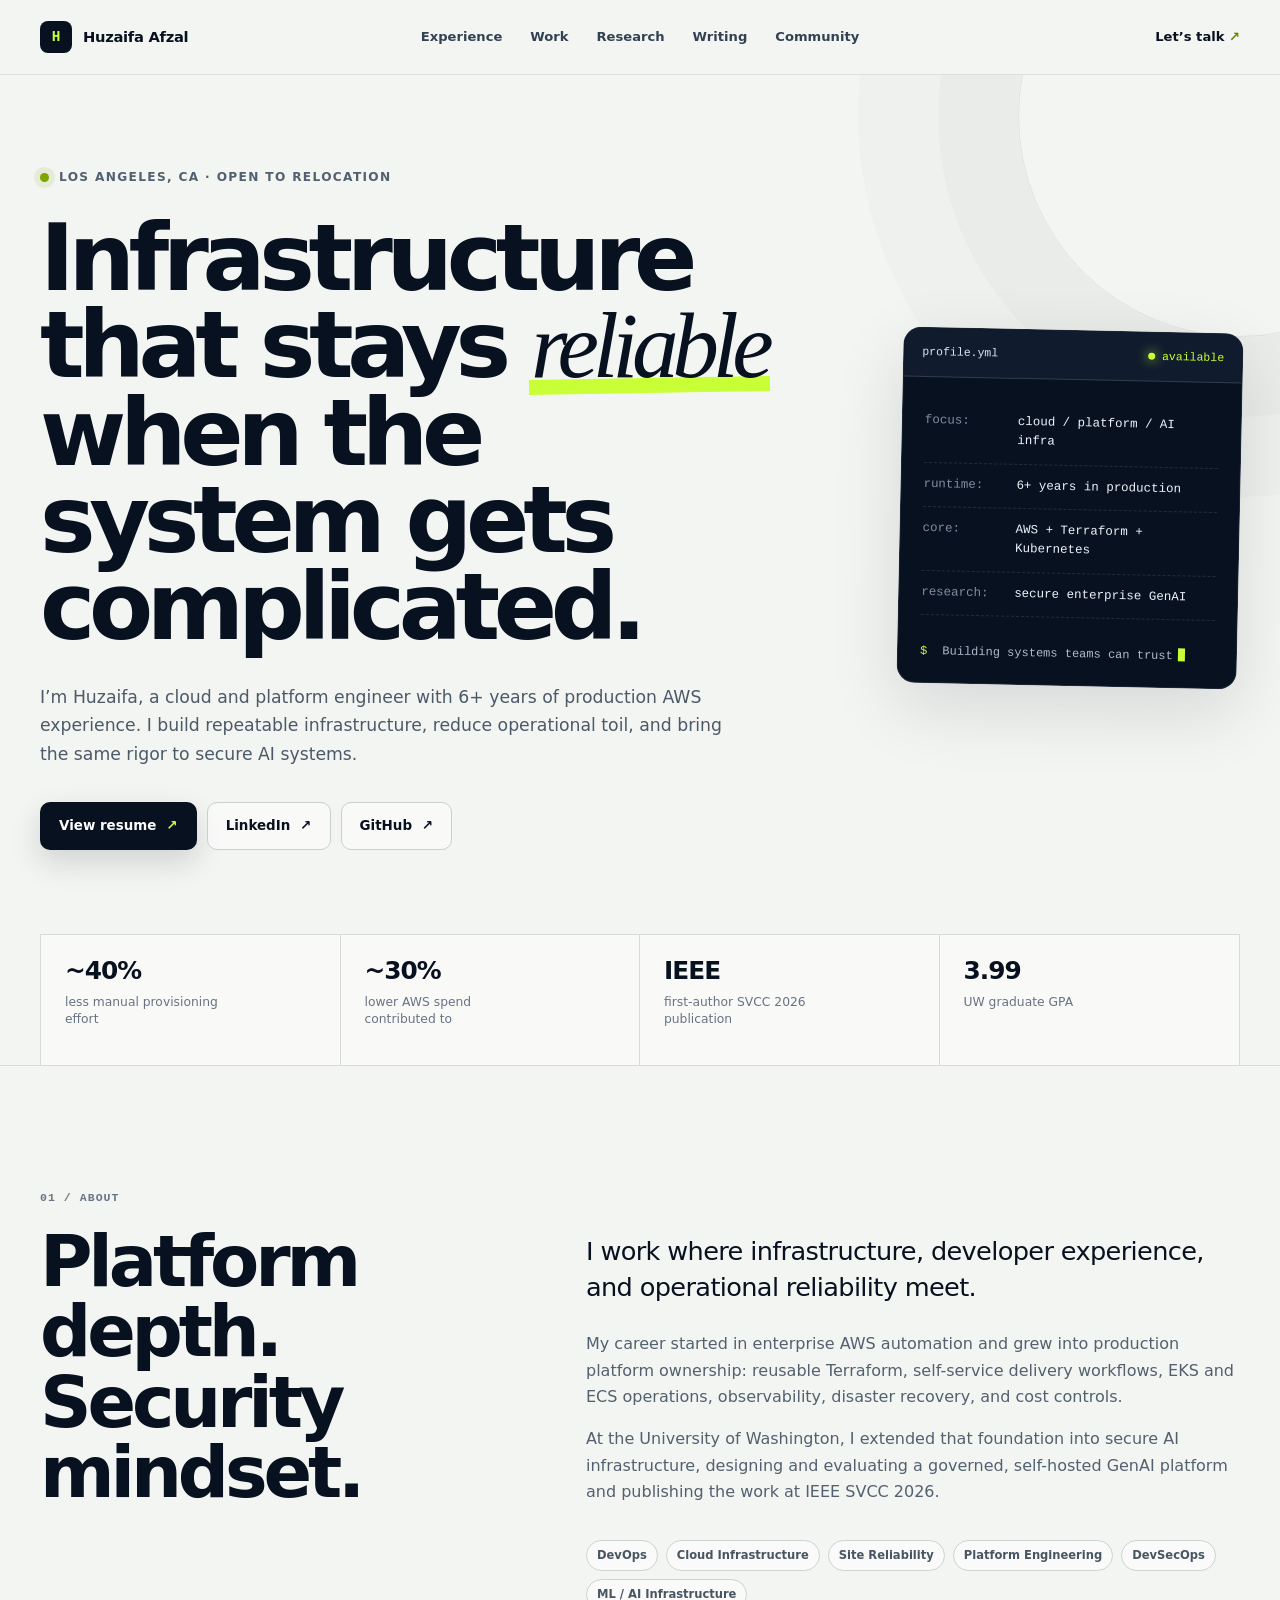
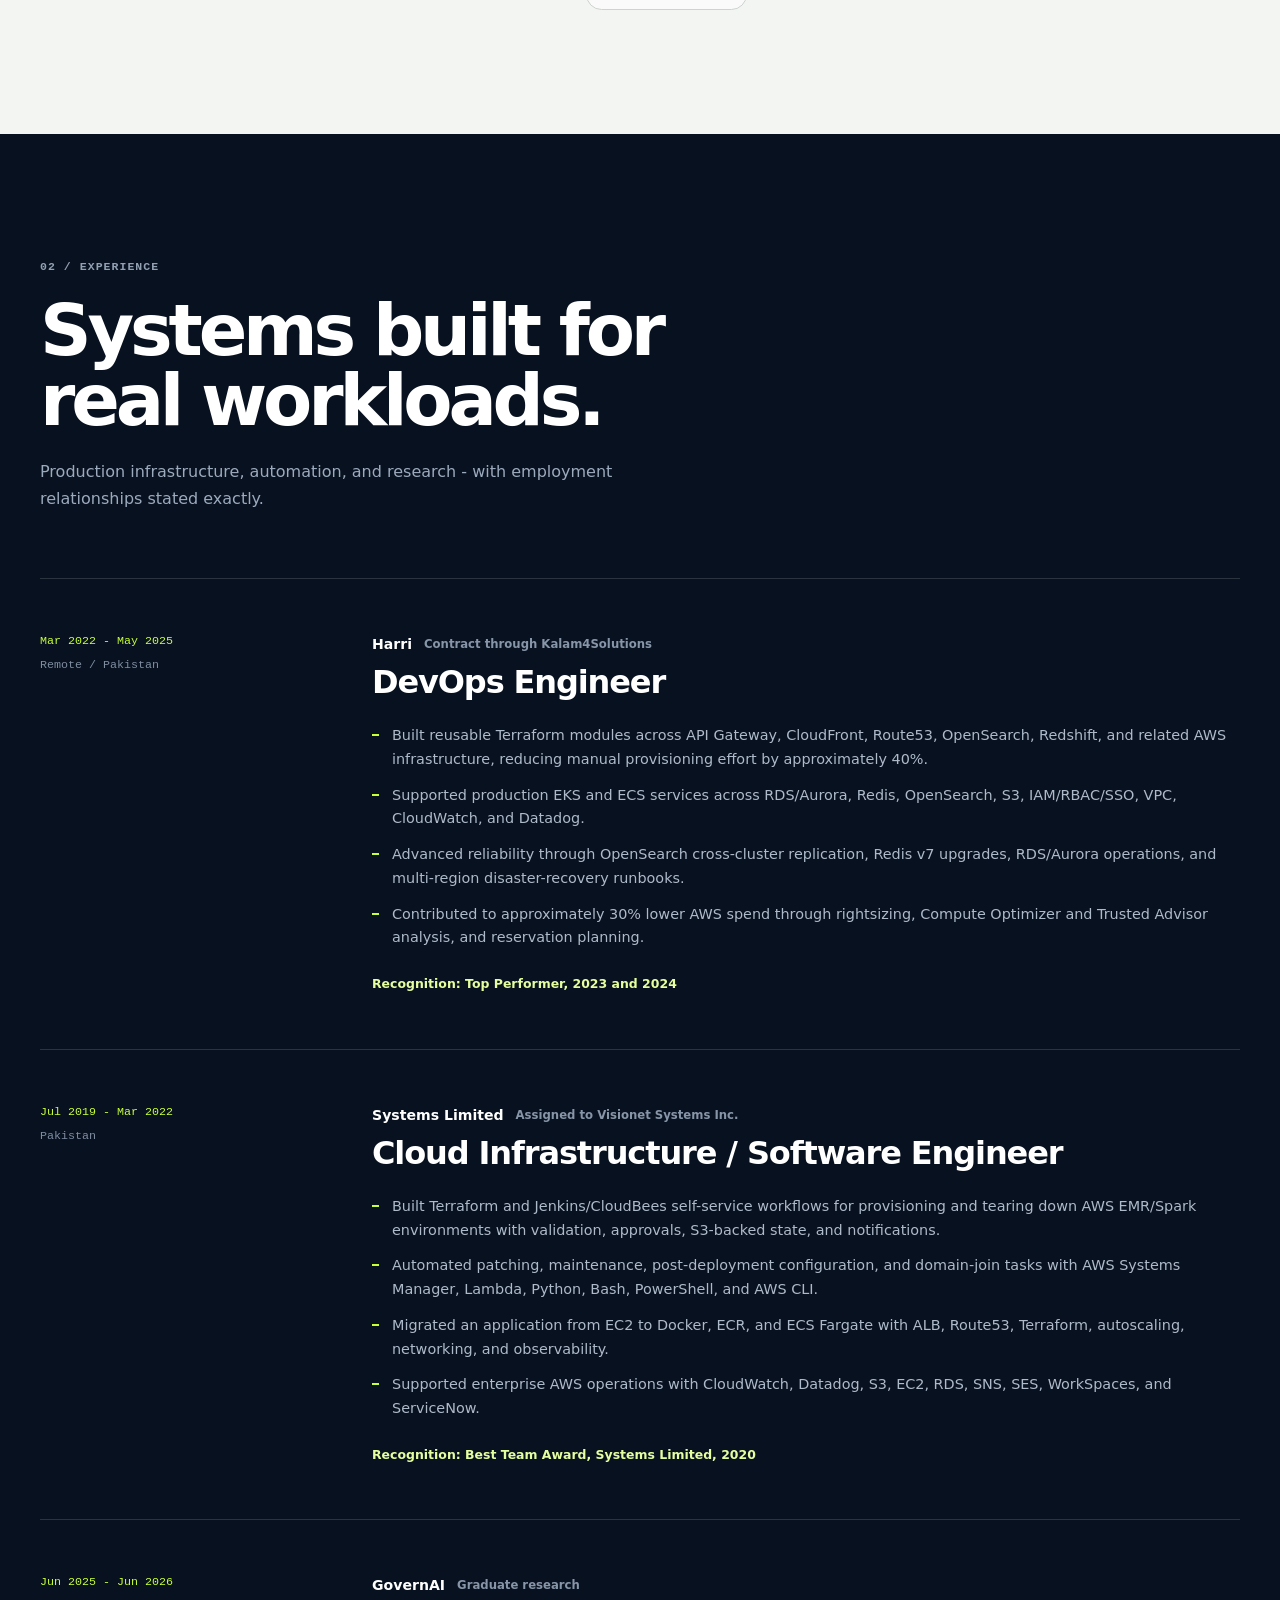
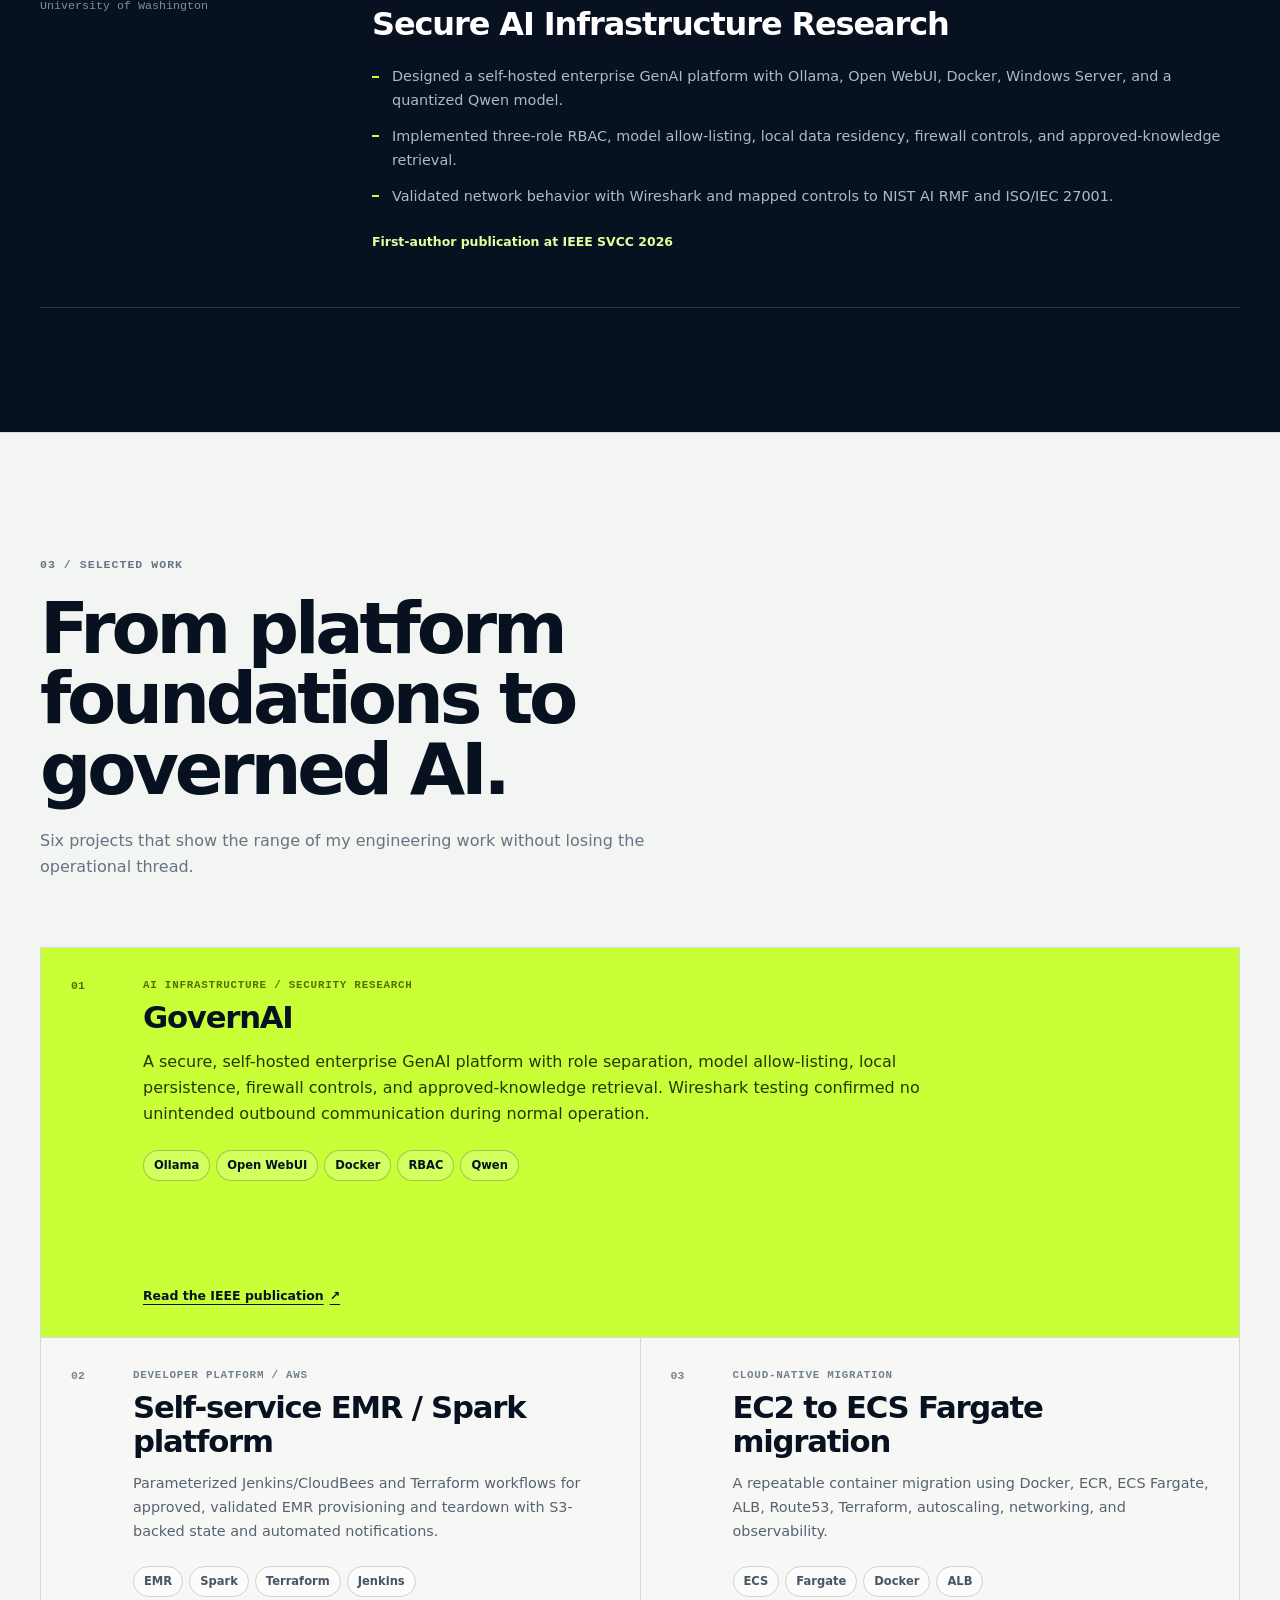
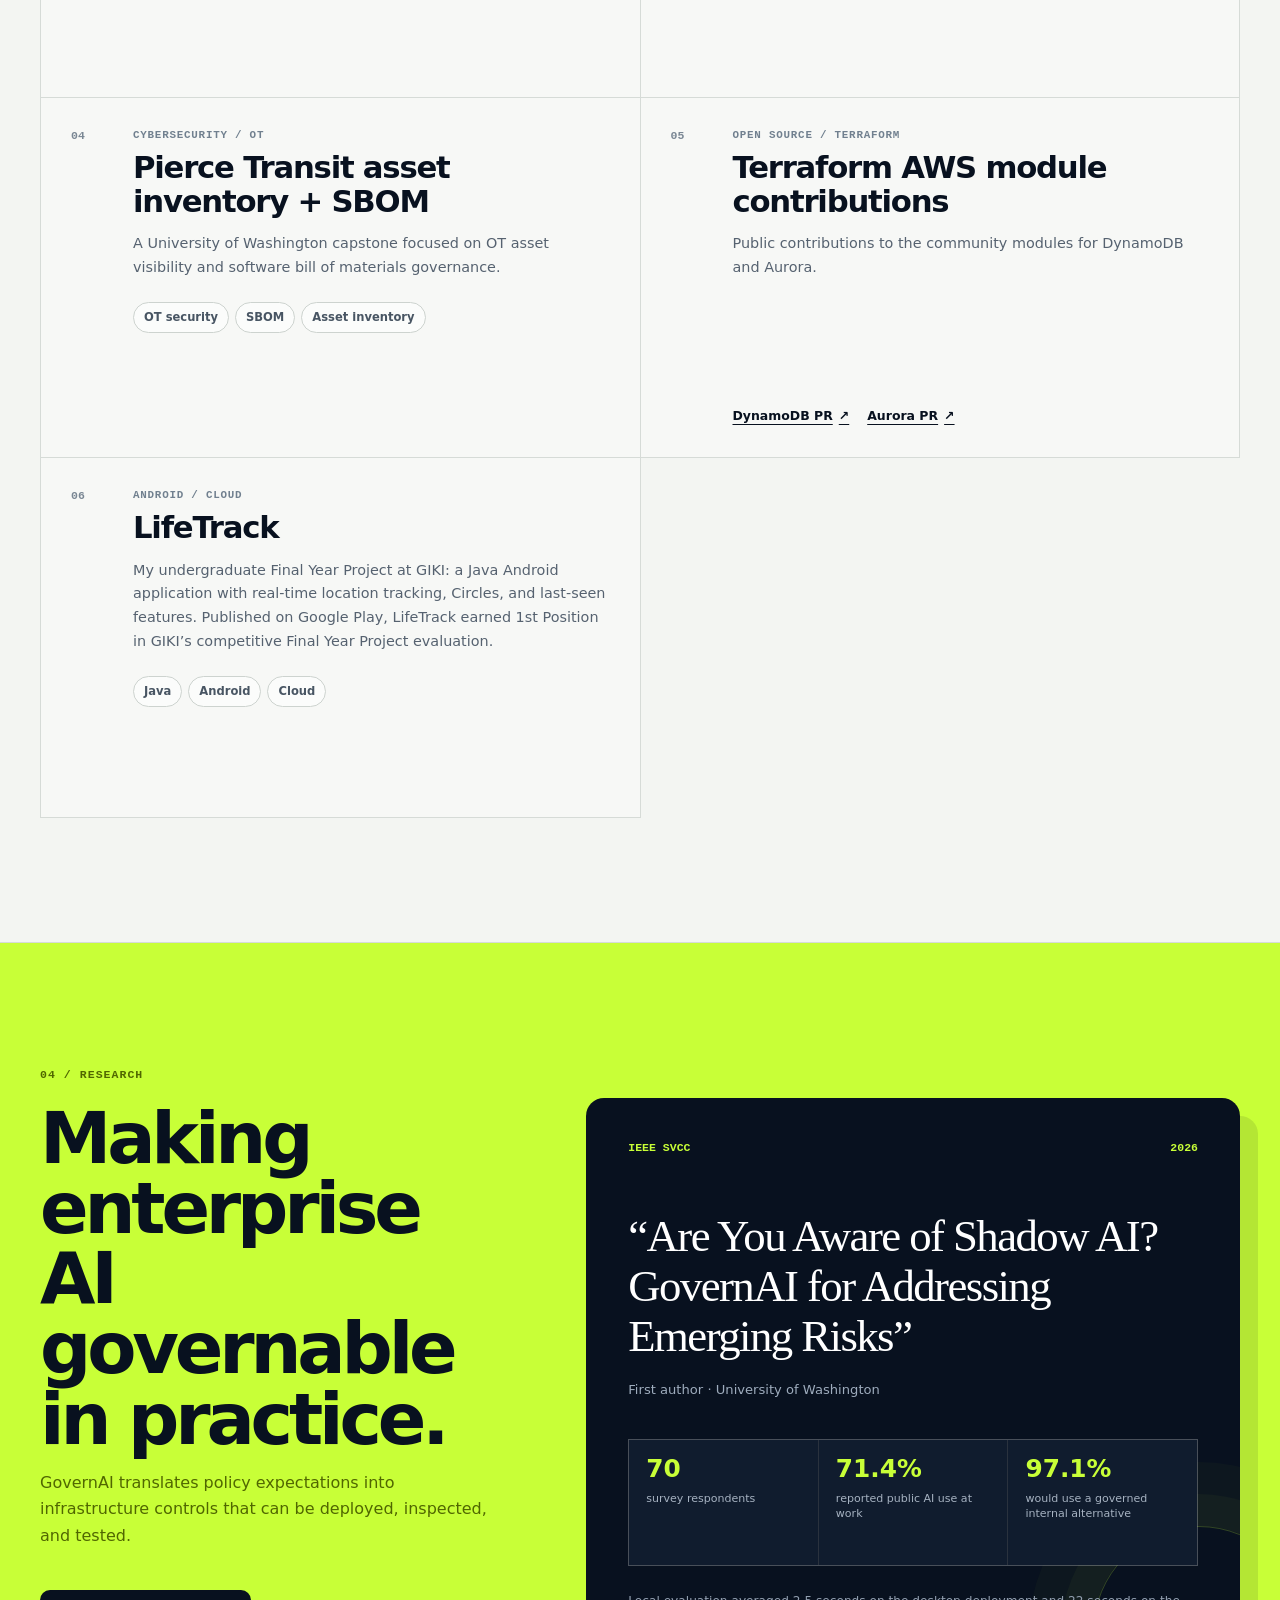
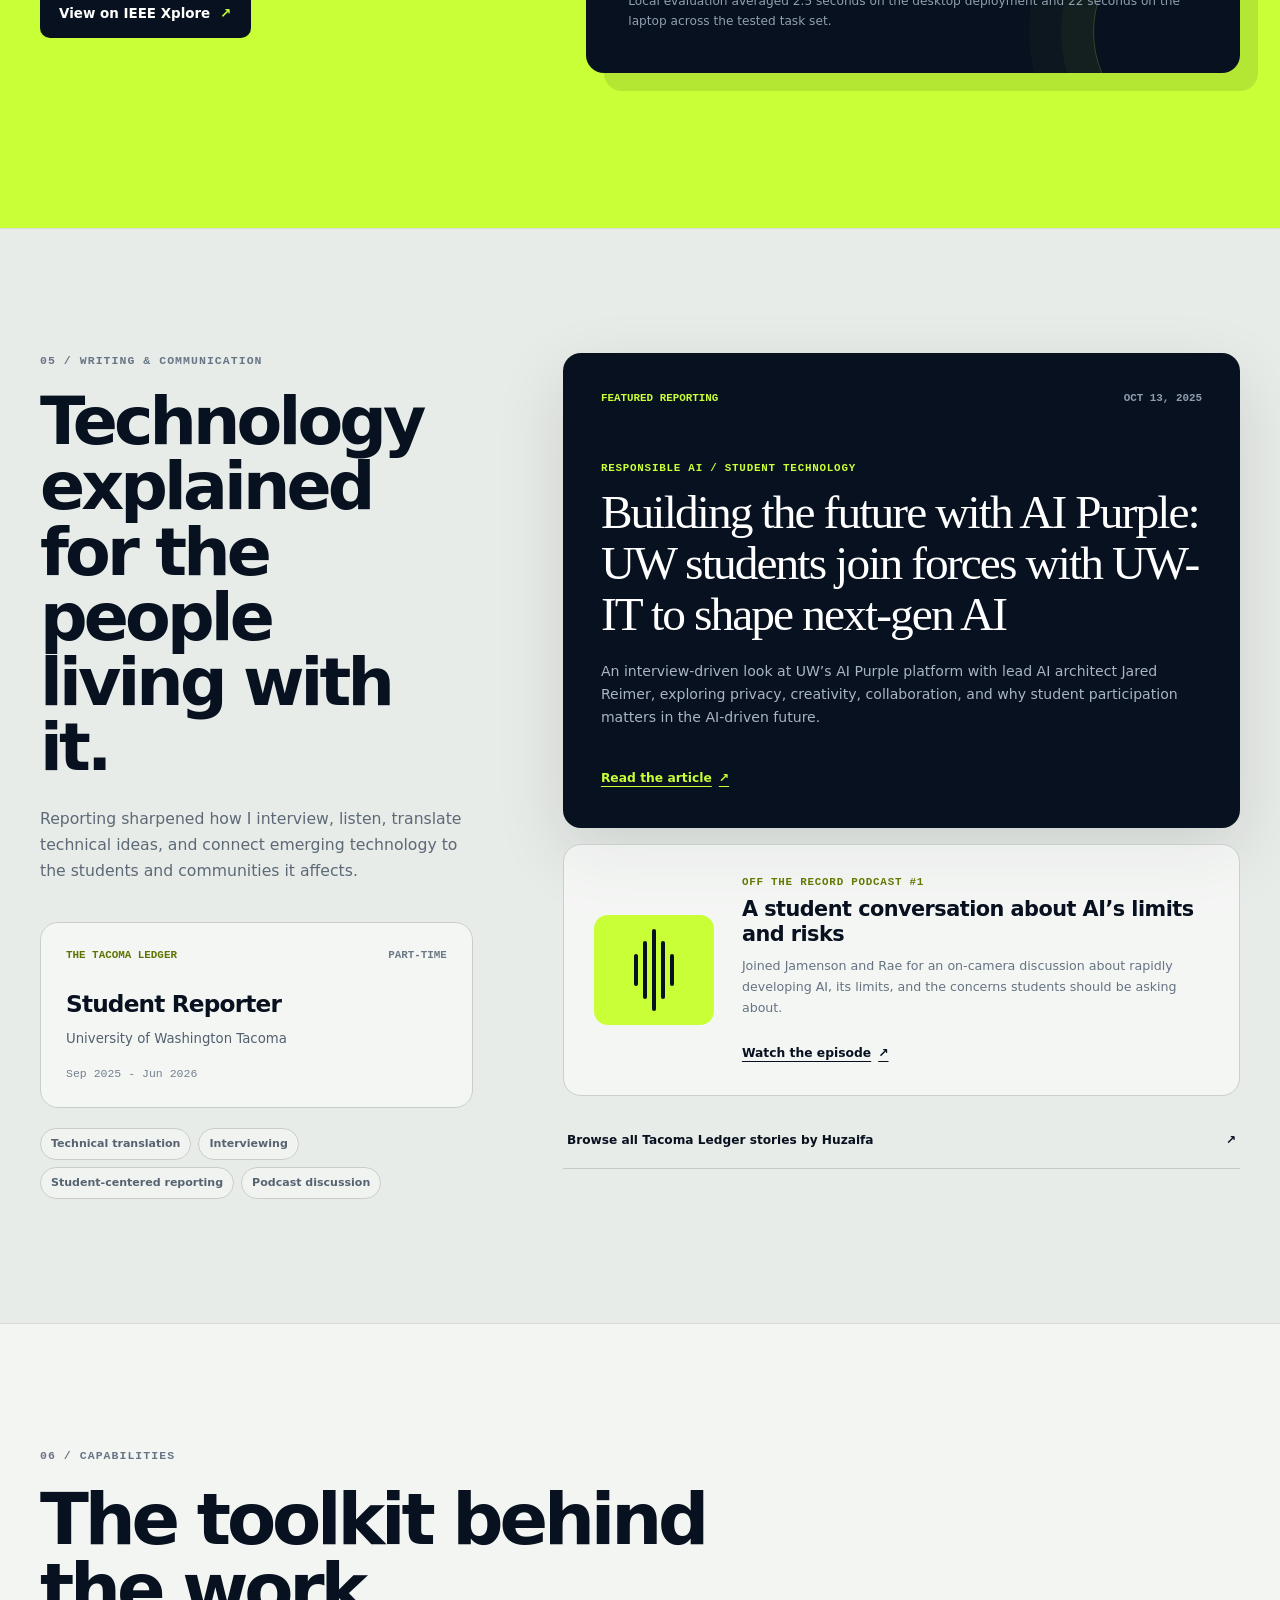
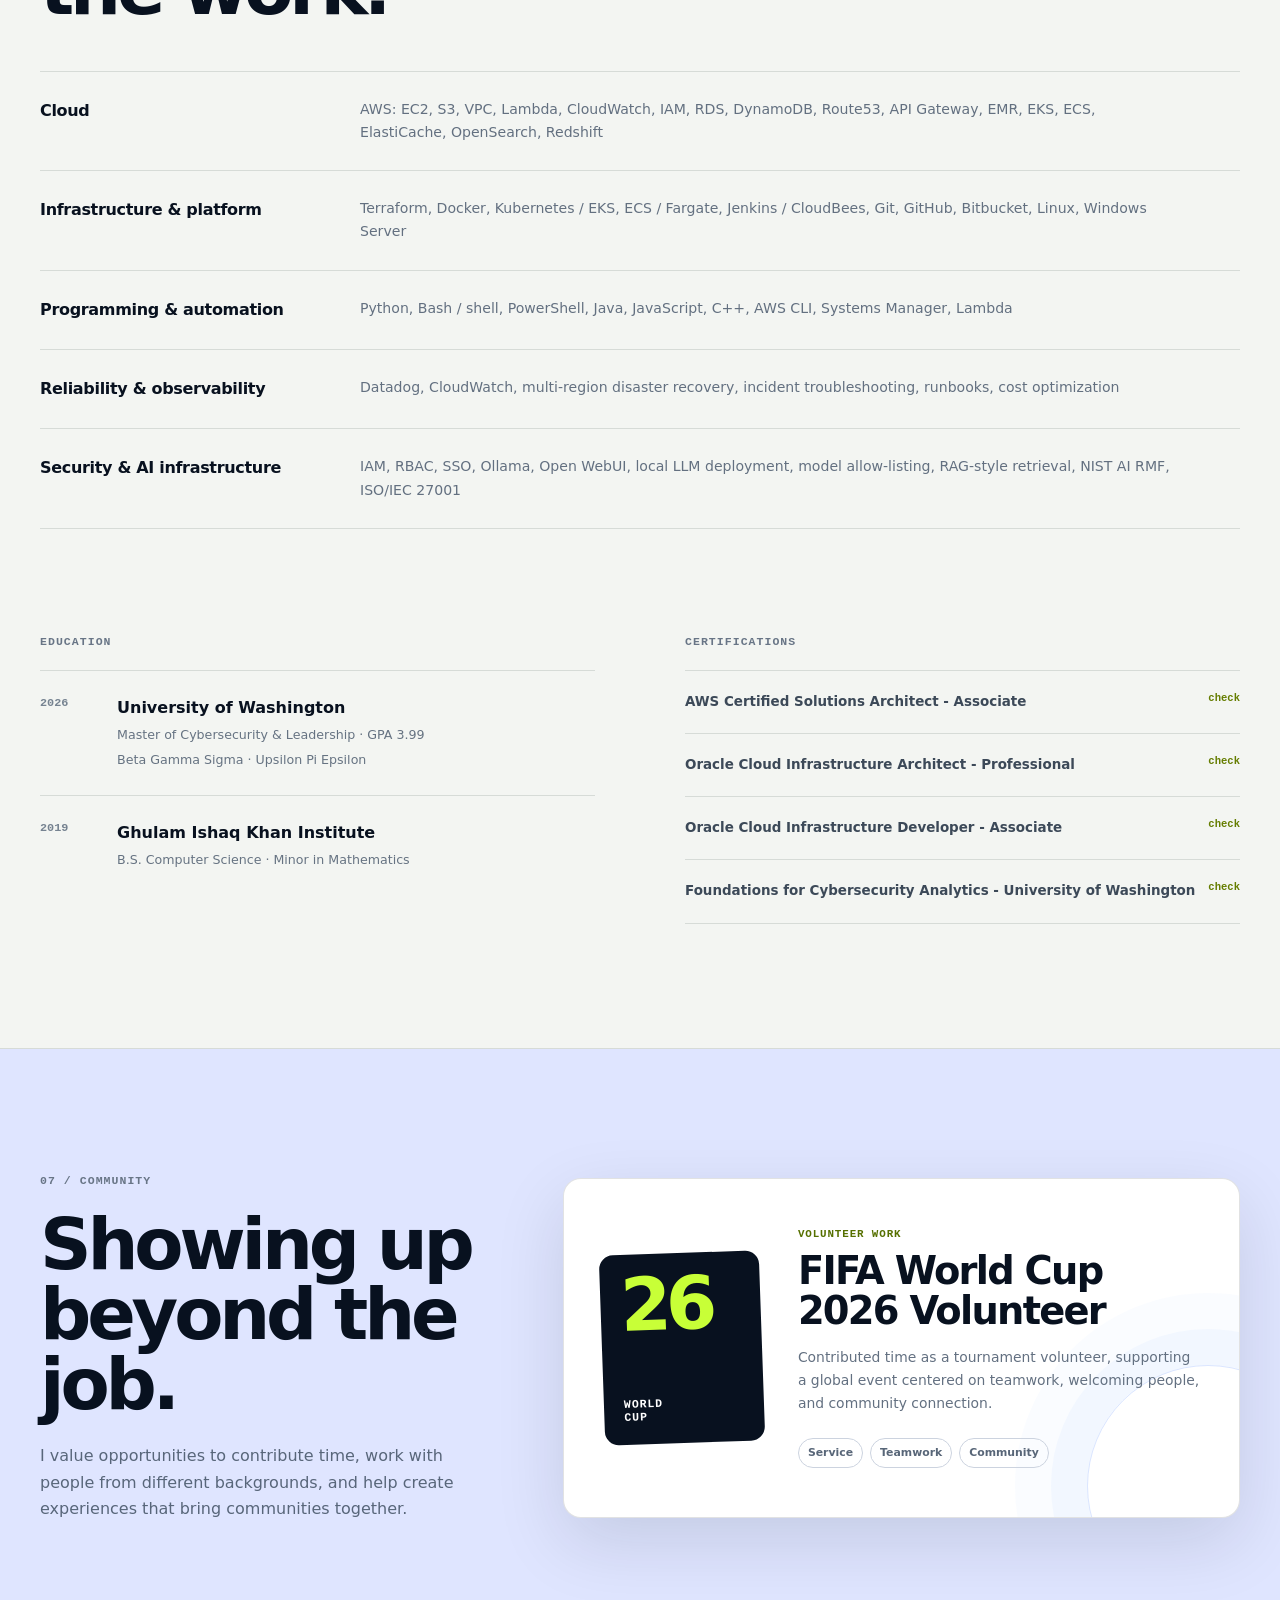
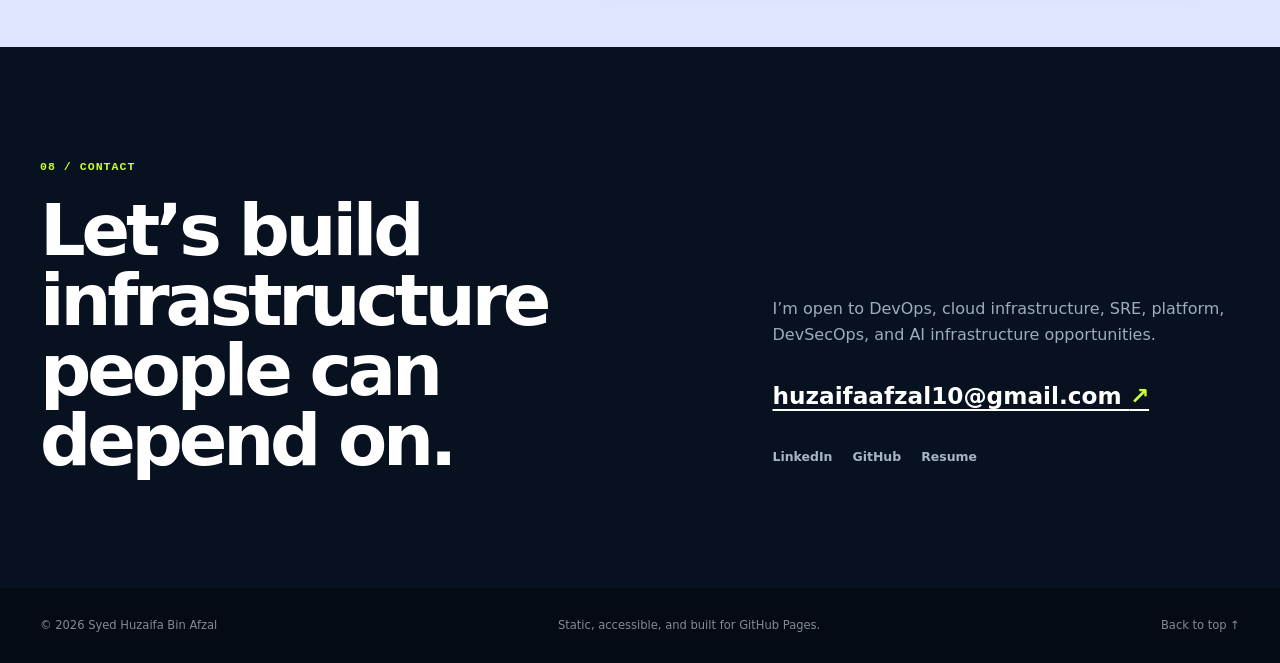
==== commit b7850652: "Add writing and community work" ====
--- a/index.html
+++ b/index.html
@@ -6,17 +6,17 @@
   <meta name="description" content="Syed Huzaifa Bin Afzal is a DevOps, cloud, platform, and AI infrastructure engineer with 6+ years of production AWS experience and published research in secure enterprise AI.">
   <meta name="theme-color" content="#08111f">
   <meta name="color-scheme" content="dark">
-  <link rel="canonical" href="https://yourdomain.com/">
+  <link rel="canonical" href="https://huzaifaafzal.github.io/">
   <meta property="og:type" content="profile">
   <meta property="og:title" content="Syed Huzaifa Bin Afzal | Cloud & AI Infrastructure Engineer">
   <meta property="og:description" content="Production AWS, Terraform, Kubernetes, reliability, and secure AI infrastructure.">
-  <meta property="og:url" content="https://yourdomain.com/">
-  <meta property="og:image" content="https://yourdomain.com/assets/og-card.png">
+  <meta property="og:url" content="https://huzaifaafzal.github.io/">
+  <meta property="og:image" content="https://huzaifaafzal.github.io/assets/og-card.png">
   <meta property="og:image:alt" content="Syed Huzaifa Bin Afzal - Cloud and AI Infrastructure Engineer">
   <meta name="twitter:card" content="summary_large_image">
   <meta name="twitter:title" content="Syed Huzaifa Bin Afzal | Cloud & AI Infrastructure Engineer">
   <meta name="twitter:description" content="Production AWS, Terraform, Kubernetes, reliability, and secure AI infrastructure.">
-  <meta name="twitter:image" content="https://yourdomain.com/assets/og-card.png">
+  <meta name="twitter:image" content="https://huzaifaafzal.github.io/assets/og-card.png">
   <title>Syed Huzaifa Bin Afzal | Cloud & AI Infrastructure Engineer</title>
   <link rel="stylesheet" href="styles.css">
   <script type="application/ld+json">
@@ -25,7 +25,7 @@
     "@type": "Person",
     "name": "Syed Huzaifa Bin Afzal",
     "alternateName": "Huzaifa",
-    "url": "https://yourdomain.com/",
+    "url": "https://huzaifaafzal.github.io/",
     "email": "mailto:huzaifaafzal10@gmail.com",
     "jobTitle": "Cloud and AI Infrastructure Engineer",
     "description": "DevOps, cloud, platform, and AI infrastructure engineer with 6+ years of production AWS experience.",
@@ -60,7 +60,8 @@
         <a href="#experience">Experience</a>
         <a href="#work">Work</a>
         <a href="#research">Research</a>
-        <a href="#skills">Skills</a>
+        <a href="#writing">Writing</a>
+        <a href="#community">Community</a>
       </nav>
       <a class="nav-contact" href="mailto:huzaifaafzal10@gmail.com">Let&rsquo;s talk <span aria-hidden="true">&#8599;</span></a>
       <button class="menu-toggle" type="button" aria-expanded="false" aria-controls="mobile-menu">
@@ -72,7 +73,9 @@
       <a href="#experience">Experience</a>
       <a href="#work">Selected work</a>
       <a href="#research">Research</a>
+      <a href="#writing">Writing</a>
       <a href="#skills">Skills</a>
+      <a href="#community">Community</a>
       <a href="#contact">Contact</a>
     </nav>
   </header>
@@ -169,7 +172,7 @@
               <ul>
                 <li>Built Terraform and Jenkins/CloudBees self-service workflows for provisioning and tearing down AWS EMR/Spark environments with validation, approvals, S3-backed state, and notifications.</li>
                 <li>Automated patching, maintenance, post-deployment configuration, and domain-join tasks with AWS Systems Manager, Lambda, Python, Bash, PowerShell, and AWS CLI.</li>
-                <li>Migrated UpBrainery from EC2 to Docker, ECR, and ECS Fargate with ALB, Route53, Terraform, autoscaling, networking, and observability.</li>
+                <li>Migrated an application from EC2 to Docker, ECR, and ECS Fargate with ALB, Route53, Terraform, autoscaling, networking, and observability.</li>
                 <li>Supported enterprise AWS operations with CloudWatch, Datadog, S3, EC2, RDS, SNS, SES, WorkSpaces, and ServiceNow.</li>
               </ul>
               <p class="recognition">Recognition: Best Team Award, Systems Limited, 2020</p>
@@ -230,7 +233,7 @@
             <div class="project-number">03</div>
             <div class="project-content">
               <p class="project-type">Cloud-native migration</p>
-              <h3>UpBrainery: EC2 to Fargate</h3>
+              <h3>EC2 to ECS Fargate migration</h3>
               <p>A repeatable container migration using Docker, ECR, ECS Fargate, ALB, Route53, Terraform, autoscaling, networking, and observability.</p>
               <div class="tag-row"><span>ECS</span><span>Fargate</span><span>Docker</span><span>ALB</span></div>
             </div>
@@ -264,7 +267,7 @@
             <div class="project-content">
               <p class="project-type">Android / Cloud</p>
               <h3>LifeTrack</h3>
-              <p>A Java Android application with real-time location tracking, Circles, and last-seen features. Published on Google Play and awarded first position among GIKI final-year projects.</p>
+              <p>My undergraduate Final Year Project at GIKI: a Java Android application with real-time location tracking, Circles, and last-seen features. Published on Google Play, LifeTrack earned 1st Position in GIKI&rsquo;s competitive Final Year Project evaluation.</p>
               <div class="tag-row"><span>Java</span><span>Android</span><span>Cloud</span></div>
             </div>
           </article>
@@ -295,10 +298,55 @@
       </div>
     </section>
 
+    <section class="section writing" id="writing" aria-labelledby="writing-title">
+      <div class="page-shell">
+        <div class="writing-layout">
+          <div class="writing-intro">
+            <p class="section-index">05 / Writing &amp; Communication</p>
+            <h2 id="writing-title">Technology explained for the people living with it.</h2>
+            <p class="writing-lead">Reporting sharpened how I interview, listen, translate technical ideas, and connect emerging technology to the students and communities it affects.</p>
+
+            <div class="reporter-role">
+              <div class="reporter-role-top"><span>The Tacoma Ledger</span><span>Part-time</span></div>
+              <h3>Student Reporter</h3>
+              <p>University of Washington Tacoma</p>
+              <time datetime="2025-09/2026-06">Sep 2025 - Jun 2026</time>
+            </div>
+
+            <div class="communication-skills" aria-label="Communication strengths">
+              <span>Technical translation</span><span>Interviewing</span><span>Student-centered reporting</span><span>Podcast discussion</span>
+            </div>
+          </div>
+
+          <div class="writing-showcase">
+            <article class="featured-story">
+              <div class="story-meta"><span>Featured reporting</span><time datetime="2025-10-13">Oct 13, 2025</time></div>
+              <p class="story-topic">Responsible AI / Student technology</p>
+              <h3>Building the future with AI Purple: UW students join forces with UW-IT to shape next-gen AI</h3>
+              <p>An interview-driven look at UW&rsquo;s AI Purple platform with lead AI architect Jared Reimer, exploring privacy, creativity, collaboration, and why student participation matters in the AI-driven future.</p>
+              <a class="story-link" href="https://thetacomaledger.com/2025/10/13/building-the-future-with-ai-purple-uw-students-join-forces-with-uw-it-to-shape-next-gen-ai/" target="_blank" rel="noopener">Read the article <span aria-hidden="true">&#8599;</span></a>
+            </article>
+
+            <article class="podcast-card">
+              <div class="podcast-icon" aria-hidden="true"><span></span><span></span><span></span><span></span><span></span></div>
+              <div>
+                <p class="story-topic">Off The Record Podcast #1</p>
+                <h3>A student conversation about AI&rsquo;s limits and risks</h3>
+                <p>Joined Jamenson and Rae for an on-camera discussion about rapidly developing AI, its limits, and the concerns students should be asking about.</p>
+                <a class="story-link" href="https://www.youtube.com/watch?v=oWbC9R_lV2s&amp;t=56s" target="_blank" rel="noopener">Watch the episode <span aria-hidden="true">&#8599;</span></a>
+              </div>
+            </article>
+
+            <a class="author-link" href="https://thetacomaledger.com/author/huzaifa/" target="_blank" rel="noopener">Browse all Tacoma Ledger stories by Huzaifa <span aria-hidden="true">&#8599;</span></a>
+          </div>
+        </div>
+      </div>
+    </section>
+
     <section class="section" id="skills" aria-labelledby="skills-title">
       <div class="page-shell">
         <div class="section-heading compact">
-          <p class="section-index">05 / Capabilities</p>
+          <p class="section-index">06 / Capabilities</p>
           <h2 id="skills-title">The toolkit behind the work.</h2>
         </div>
 
@@ -329,10 +377,30 @@
       </div>
     </section>
 
+    <section class="section community" id="community" aria-labelledby="community-title">
+      <div class="page-shell community-layout">
+        <div class="section-heading">
+          <p class="section-index">07 / Community</p>
+          <h2 id="community-title">Showing up beyond the job.</h2>
+          <p>I value opportunities to contribute time, work with people from different backgrounds, and help create experiences that bring communities together.</p>
+        </div>
+
+        <article class="volunteer-card">
+          <div class="volunteer-mark" aria-hidden="true"><strong>26</strong><span>World<br>Cup</span></div>
+          <div class="volunteer-content">
+            <p class="volunteer-label">Volunteer work</p>
+            <h3>FIFA World Cup 2026 Volunteer</h3>
+            <p>Contributed time as a tournament volunteer, supporting a global event centered on teamwork, welcoming people, and community connection.</p>
+            <div class="volunteer-values"><span>Service</span><span>Teamwork</span><span>Community</span></div>
+          </div>
+        </article>
+      </div>
+    </section>
+
     <section class="contact" id="contact" aria-labelledby="contact-title">
       <div class="page-shell contact-layout">
         <div>
-          <p class="section-index">06 / Contact</p>
+          <p class="section-index">08 / Contact</p>
           <h2 id="contact-title">Let&rsquo;s build infrastructure people can depend on.</h2>
         </div>
         <div class="contact-copy">
--- a/styles.css
+++ b/styles.css
@@ -159,6 +159,41 @@
 .research-metrics span { display: block; margin-top: 9px; color: #a6b2c1; font-size: 0.69rem; line-height: 1.4; }
 .research-note { position: relative; z-index: 1; max-width: 620px; margin: 25px 0 0; color: #929fb0; font-size: 0.76rem; }
 
+.writing { background: #e8ece8; }
+.writing-layout { display: grid; grid-template-columns: minmax(0, 0.78fr) minmax(0, 1.22fr); gap: 90px; align-items: start; }
+.writing-intro { position: sticky; top: 112px; }
+.writing-intro h2 { max-width: 570px; font-size: clamp(2.8rem, 5.2vw, 5.2rem); }
+.writing-lead { max-width: 590px; margin: 26px 0 0; color: #5d6977; font-size: 0.98rem; }
+.reporter-role { margin-top: 38px; padding: 25px; border: 1px solid #c8ceca; border-radius: var(--radius); background: rgba(255, 255, 255, 0.5); }
+.reporter-role-top { display: flex; justify-content: space-between; gap: 18px; color: #6d7987; font: 750 0.68rem/1.4 ui-monospace, SFMono-Regular, Menlo, Consolas, monospace; text-transform: uppercase; }
+.reporter-role-top span:first-child { color: #5d7400; }
+.reporter-role h3 { margin: 22px 0 4px; color: var(--ink); font-size: 1.45rem; letter-spacing: -0.035em; }
+.reporter-role p { margin: 0; color: #53606e; font-size: 0.83rem; }
+.reporter-role time { display: block; margin-top: 16px; color: #72808e; font: 0.72rem/1.4 ui-monospace, SFMono-Regular, Menlo, Consolas, monospace; }
+.communication-skills { display: flex; flex-wrap: wrap; gap: 7px; margin-top: 20px; }
+.communication-skills span { padding: 6px 10px; border: 1px solid #c7ceca; border-radius: 999px; color: #566371; background: rgba(255, 255, 255, 0.38); font-size: 0.69rem; font-weight: 750; }
+.writing-showcase { display: grid; gap: 16px; }
+.featured-story { min-height: 475px; padding: 38px; border-radius: var(--radius); background: var(--ink); color: var(--white); box-shadow: var(--shadow); }
+.story-meta { display: flex; justify-content: space-between; gap: 20px; color: #8f9daf; font: 700 0.68rem/1.4 ui-monospace, SFMono-Regular, Menlo, Consolas, monospace; text-transform: uppercase; }
+.story-meta span { color: var(--lime); }
+.story-topic { margin: 55px 0 10px; color: #71808f; font: 750 0.68rem/1.4 ui-monospace, SFMono-Regular, Menlo, Consolas, monospace; letter-spacing: 0.07em; text-transform: uppercase; }
+.featured-story .story-topic { color: var(--lime); }
+.featured-story h3 { max-width: 720px; margin: 0 0 20px; font-family: Georgia, "Times New Roman", serif; font-size: clamp(2rem, 3.7vw, 3.5rem); font-weight: 400; line-height: 1.08; letter-spacing: -0.04em; }
+.featured-story > p:not(.story-topic) { max-width: 670px; color: #a9b5c4; font-size: 0.88rem; }
+.story-link { display: inline-flex; gap: 7px; margin-top: 24px; color: inherit; font-size: 0.77rem; font-weight: 850; text-underline-offset: 4px; }
+.featured-story .story-link { color: var(--lime); }
+.podcast-card { display: grid; grid-template-columns: 120px 1fr; gap: 28px; align-items: center; padding: 30px; border: 1px solid #c9cfcb; border-radius: var(--radius); background: rgba(255, 255, 255, 0.54); }
+.podcast-icon { display: flex; align-items: center; justify-content: center; gap: 5px; height: 110px; background: var(--lime); border-radius: 14px; }
+.podcast-icon span { width: 4px; height: 32px; background: var(--ink); border-radius: 4px; }
+.podcast-icon span:nth-child(2), .podcast-icon span:nth-child(4) { height: 58px; }
+.podcast-icon span:nth-child(3) { height: 82px; }
+.podcast-card .story-topic { margin: 0 0 7px; color: #607900; }
+.podcast-card h3 { margin: 0 0 9px; color: var(--ink); font-size: 1.3rem; line-height: 1.2; letter-spacing: -0.025em; }
+.podcast-card p:not(.story-topic) { margin: 0; color: #667382; font-size: 0.79rem; }
+.podcast-card .story-link { color: var(--ink); }
+.author-link { display: flex; justify-content: space-between; gap: 20px; padding: 18px 4px; border-bottom: 1px solid #c5ccc7; color: var(--ink); font-size: 0.76rem; font-weight: 820; text-decoration: none; }
+.author-link:hover { color: #607900; }
+
 .skills-table { border-top: 1px solid var(--line); }
 .skills-table article { display: grid; grid-template-columns: 270px 1fr; gap: 50px; padding: 26px 0; border-bottom: 1px solid var(--line); }
 .skills-table h3 { margin: 0; color: var(--ink); font-size: 1rem; letter-spacing: -0.02em; }
@@ -172,6 +207,22 @@
 .cert-list { margin: 0; padding: 0; border-top: 1px solid var(--line); list-style: none; }
 .cert-list li { position: relative; padding: 20px 36px 20px 0; border-bottom: 1px solid var(--line); color: #3c4958; font-size: 0.84rem; font-weight: 700; }
 .cert-list li::after { content: "check"; position: absolute; right: 0; color: #657d00; font: 700 0.66rem/1.5 ui-monospace, SFMono-Regular, Menlo, Consolas, monospace; }
+
+.community { overflow: clip; background: #dfe5ff; }
+.community-layout { display: grid; grid-template-columns: 0.78fr 1.22fr; gap: 90px; align-items: center; }
+.community .section-heading { margin-bottom: 0; }
+.community .section-heading > p:last-child { color: #58667a; }
+.volunteer-card { position: relative; display: grid; grid-template-columns: 160px 1fr; gap: 36px; align-items: center; overflow: hidden; min-height: 340px; padding: 38px; border: 1px solid rgba(8, 17, 31, 0.12); border-radius: var(--radius); background: var(--white); box-shadow: var(--shadow); }
+.volunteer-card::after { content: ""; position: absolute; right: -90px; bottom: -90px; width: 240px; height: 240px; border: 1px solid rgba(109, 153, 255, 0.25); border-radius: 50%; box-shadow: 0 0 0 36px rgba(109, 153, 255, 0.05), 0 0 0 72px rgba(109, 153, 255, 0.03); }
+.volunteer-mark { position: relative; z-index: 1; display: flex; flex-direction: column; justify-content: space-between; height: 190px; padding: 20px; background: var(--ink); color: var(--white); border-radius: 14px; transform: rotate(-2deg); }
+.volunteer-mark strong { color: var(--lime); font-size: 4.6rem; line-height: 0.85; letter-spacing: -0.08em; }
+.volunteer-mark span { font: 750 0.72rem/1.12 ui-monospace, SFMono-Regular, Menlo, Consolas, monospace; letter-spacing: 0.08em; text-transform: uppercase; }
+.volunteer-content { position: relative; z-index: 1; }
+.volunteer-label { margin: 0 0 9px; color: #567000; font: 750 0.68rem/1.4 ui-monospace, SFMono-Regular, Menlo, Consolas, monospace; letter-spacing: 0.08em; text-transform: uppercase; }
+.volunteer-content h3 { margin: 0 0 14px; color: var(--ink); font-size: clamp(1.8rem, 3vw, 2.8rem); line-height: 1.05; letter-spacing: -0.045em; }
+.volunteer-content > p:not(.volunteer-label) { max-width: 540px; margin: 0; color: #637081; font-size: 0.87rem; }
+.volunteer-values { display: flex; flex-wrap: wrap; gap: 7px; margin-top: 24px; }
+.volunteer-values span { padding: 5px 9px; border: 1px solid #ccd3df; border-radius: 999px; color: #586678; font-size: 0.68rem; font-weight: 750; }
 
 .contact { padding: 112px 0; background: var(--ink); color: var(--white); }
 .contact-layout { display: grid; grid-template-columns: 1.15fr 0.85fr; gap: 100px; align-items: end; }
@@ -197,10 +248,11 @@
   .mobile-menu a { padding: 18px 0; border-bottom: 1px solid var(--line); color: var(--ink); font-size: 1.25rem; font-weight: 780; text-decoration: none; }
   .hero-grid { grid-template-columns: 1fr; gap: 54px; }
   .hero-console { max-width: 620px; transform: none; }
-  .split-heading, .research-layout, .contact-layout { grid-template-columns: 1fr; gap: 50px; }
+  .split-heading, .research-layout, .writing-layout, .community-layout, .contact-layout { grid-template-columns: 1fr; gap: 50px; }
   .about-copy { padding-top: 0; }
   .experience-item { grid-template-columns: 190px 1fr; gap: 40px; }
   .credentials-layout { gap: 45px; }
+  .writing-intro { position: static; }
 }
 
 @media (max-width: 720px) {
@@ -224,8 +276,14 @@
   blockquote { margin-top: 40px; }
   .research-metrics { grid-template-columns: 1fr; }
   .research-metrics div { min-height: 0; }
+  .featured-story { min-height: 0; padding: 28px 24px; }
+  .podcast-card { grid-template-columns: 90px 1fr; padding: 22px; }
+  .podcast-icon { height: 95px; }
   .skills-table article { grid-template-columns: 1fr; gap: 8px; }
   .credentials-layout { grid-template-columns: 1fr; gap: 60px; margin-top: 80px; }
+  .volunteer-card { grid-template-columns: 120px 1fr; gap: 25px; padding: 26px; }
+  .volunteer-mark { height: 165px; }
+  .volunteer-mark strong { font-size: 3.6rem; }
   .contact { padding: 86px 0; }
   .contact-layout { gap: 42px; }
 }
@@ -236,6 +294,9 @@
   .console-list div { grid-template-columns: 72px 1fr; }
   .project-card, .project-featured { grid-template-columns: 1fr; }
   .project-number { margin-bottom: 8px; }
+  .podcast-card, .volunteer-card { grid-template-columns: 1fr; }
+  .podcast-icon { width: 100%; height: 95px; }
+  .volunteer-mark { width: 130px; height: 150px; }
 }
 
 @media (prefers-reduced-motion: reduce) {
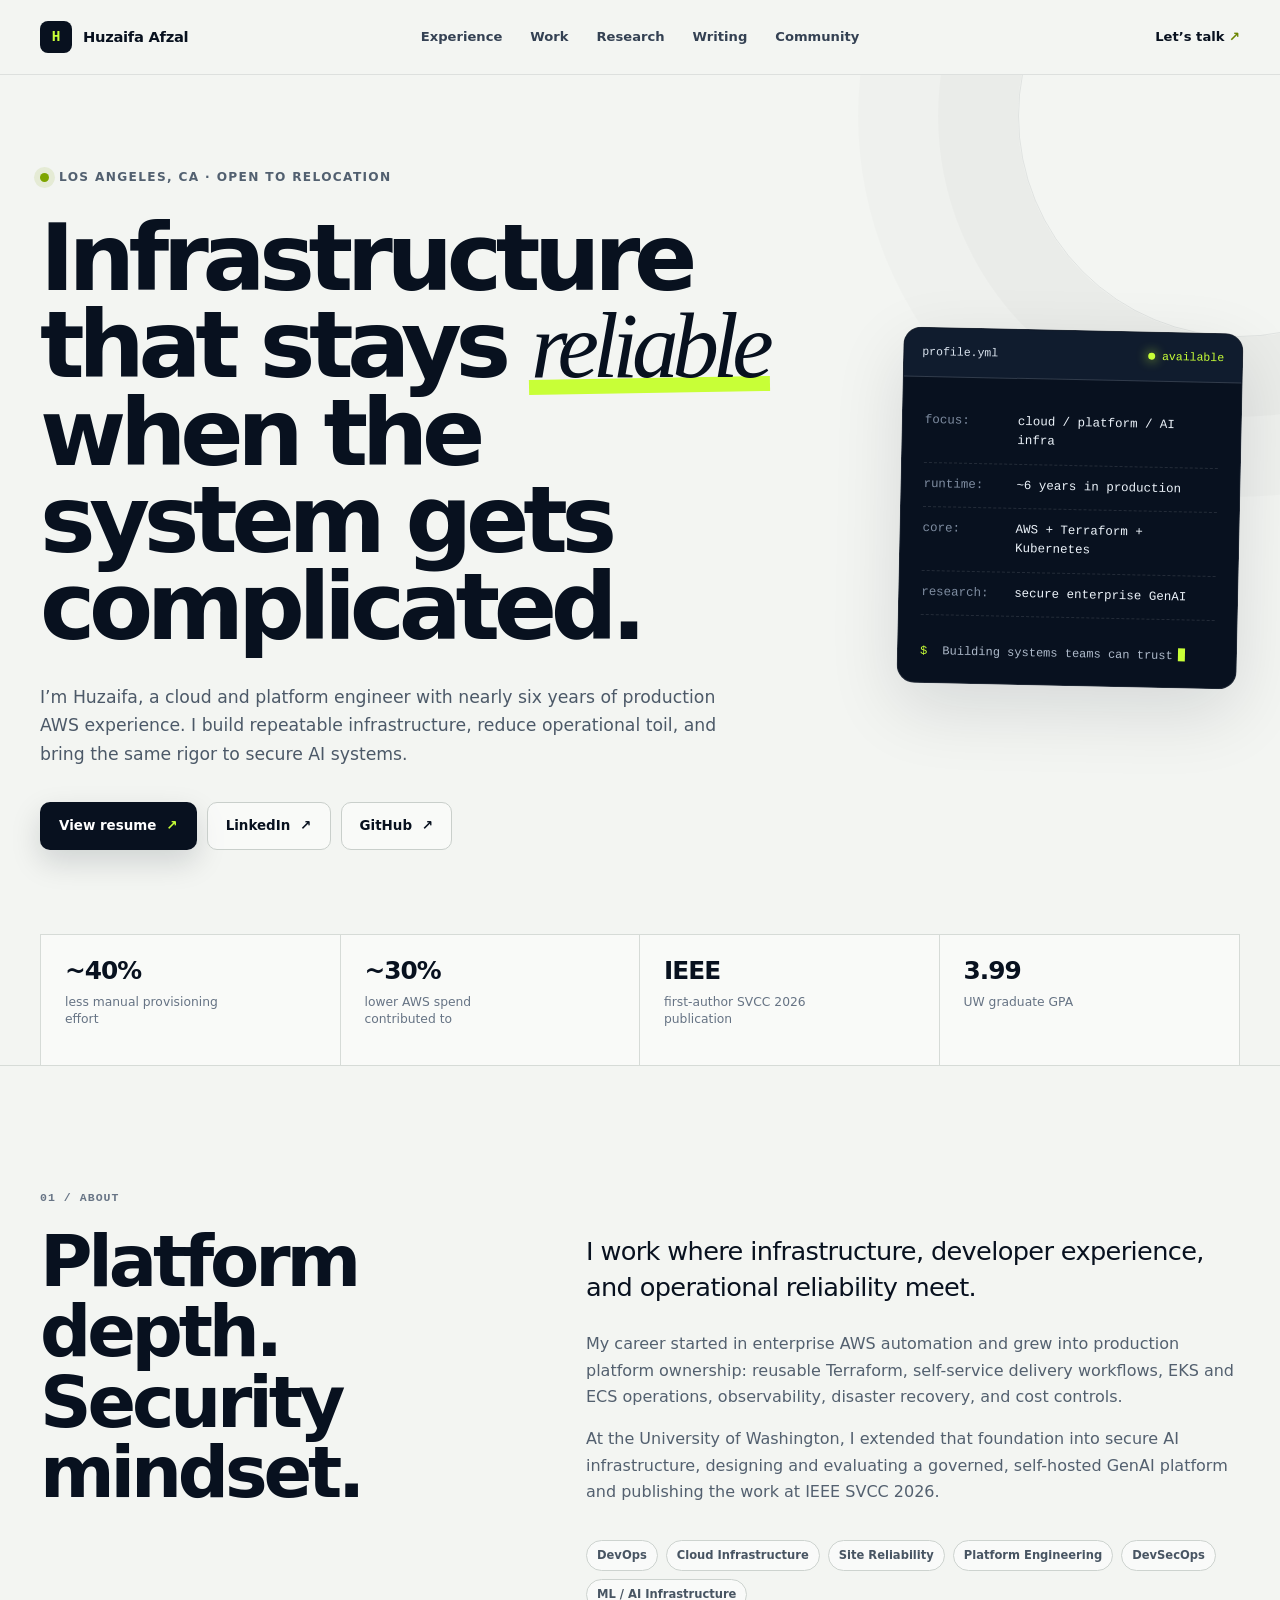
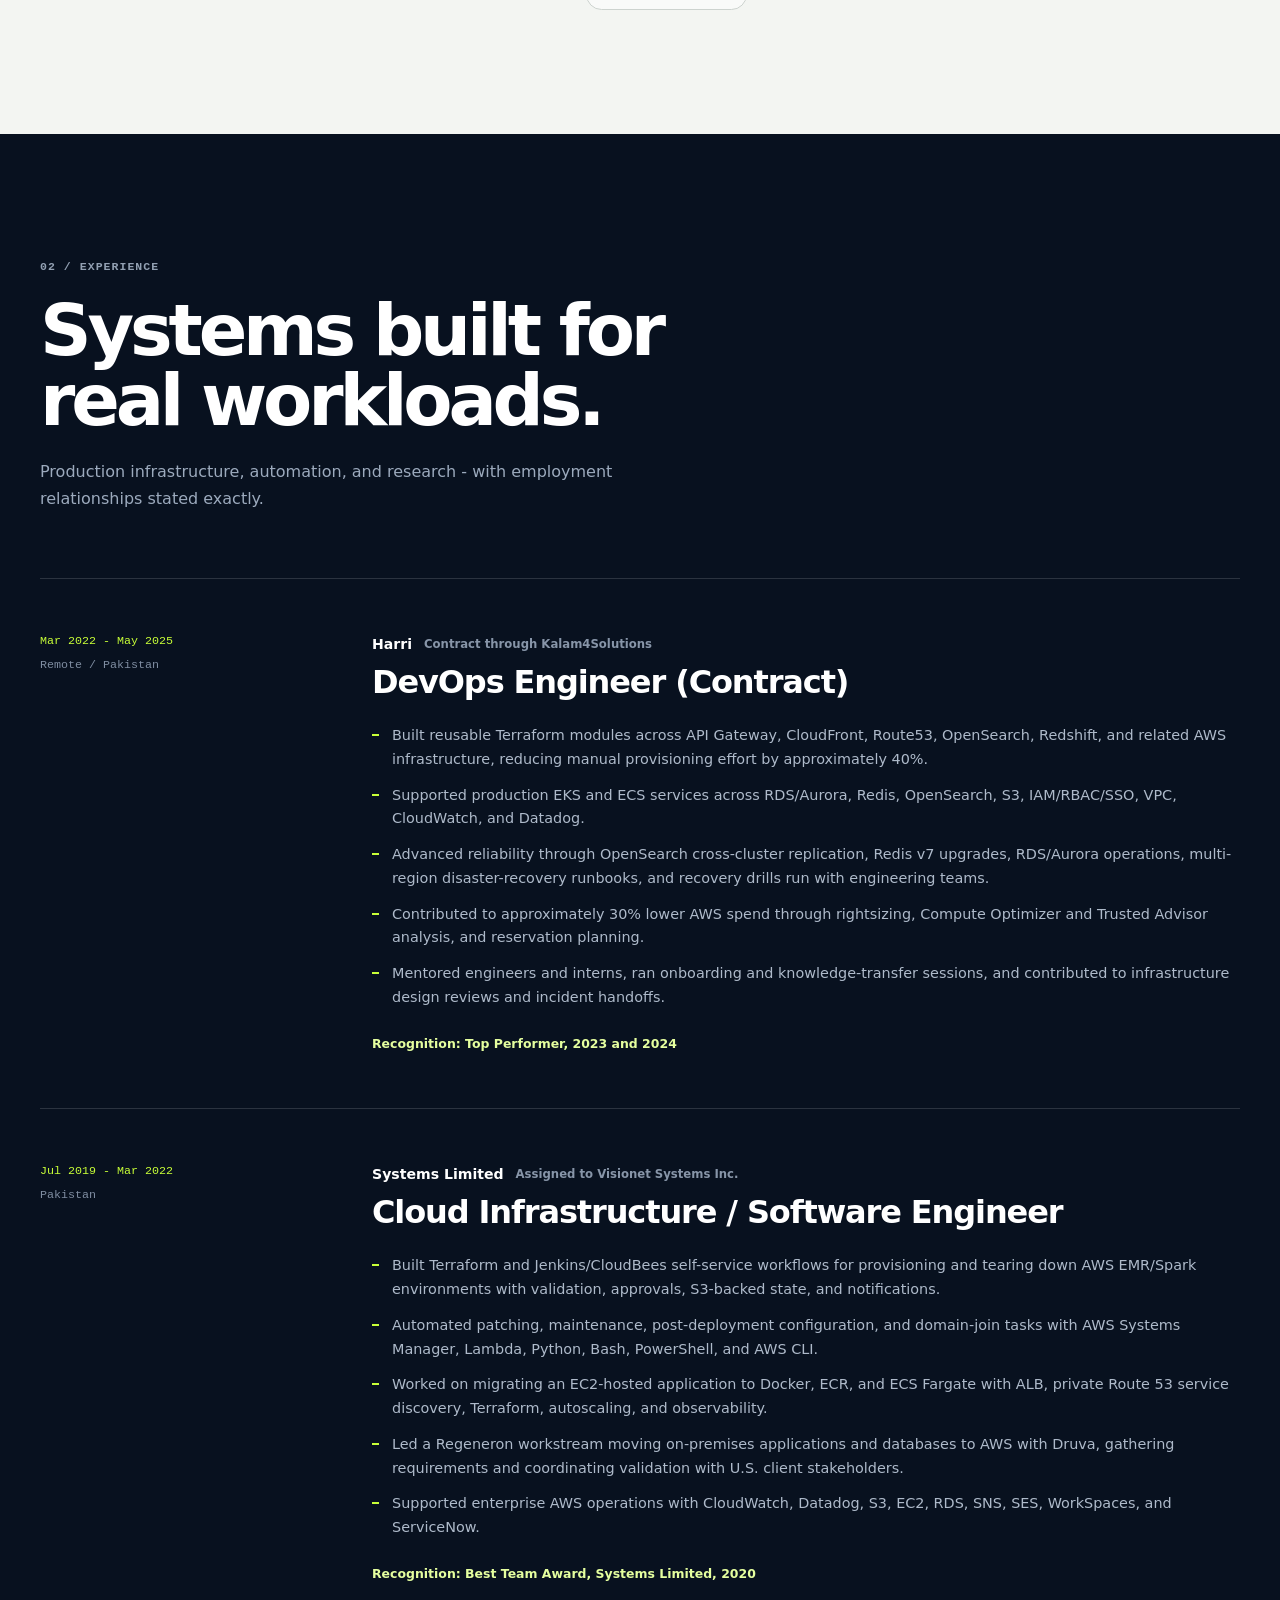
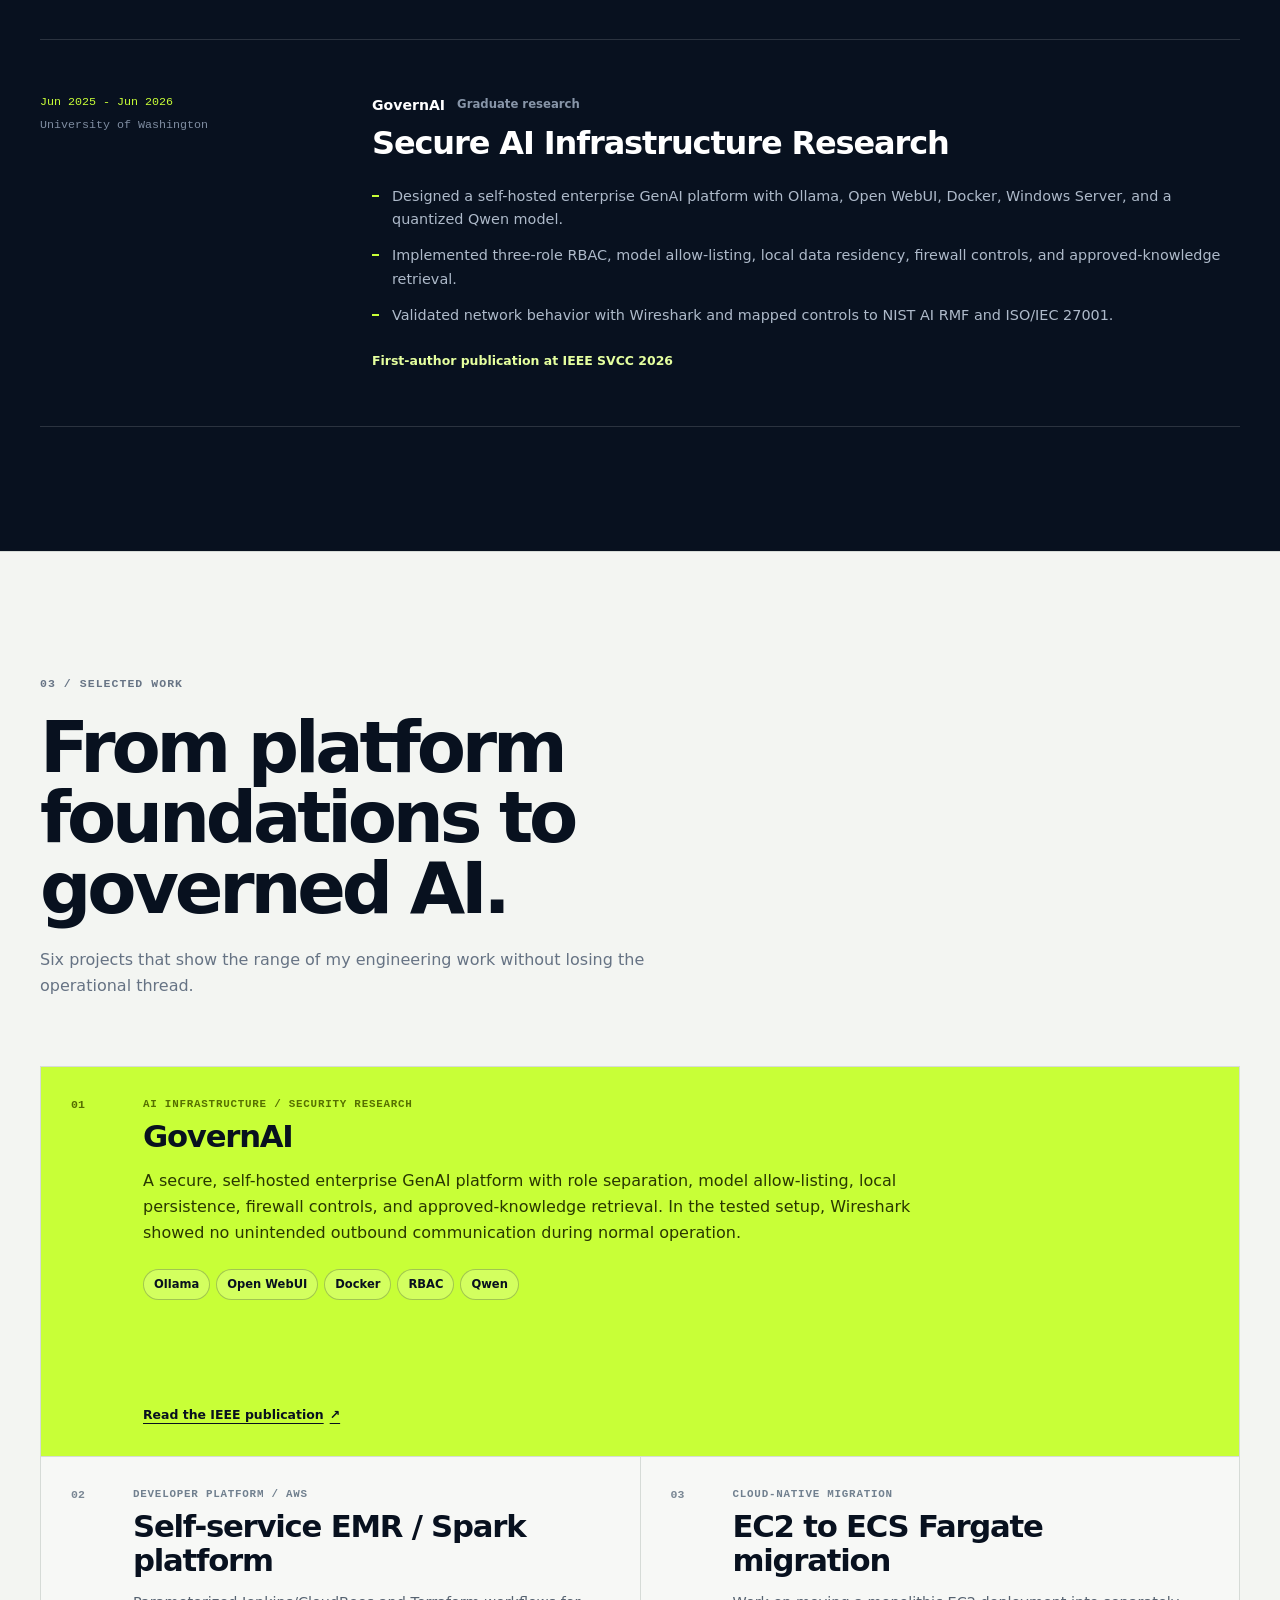
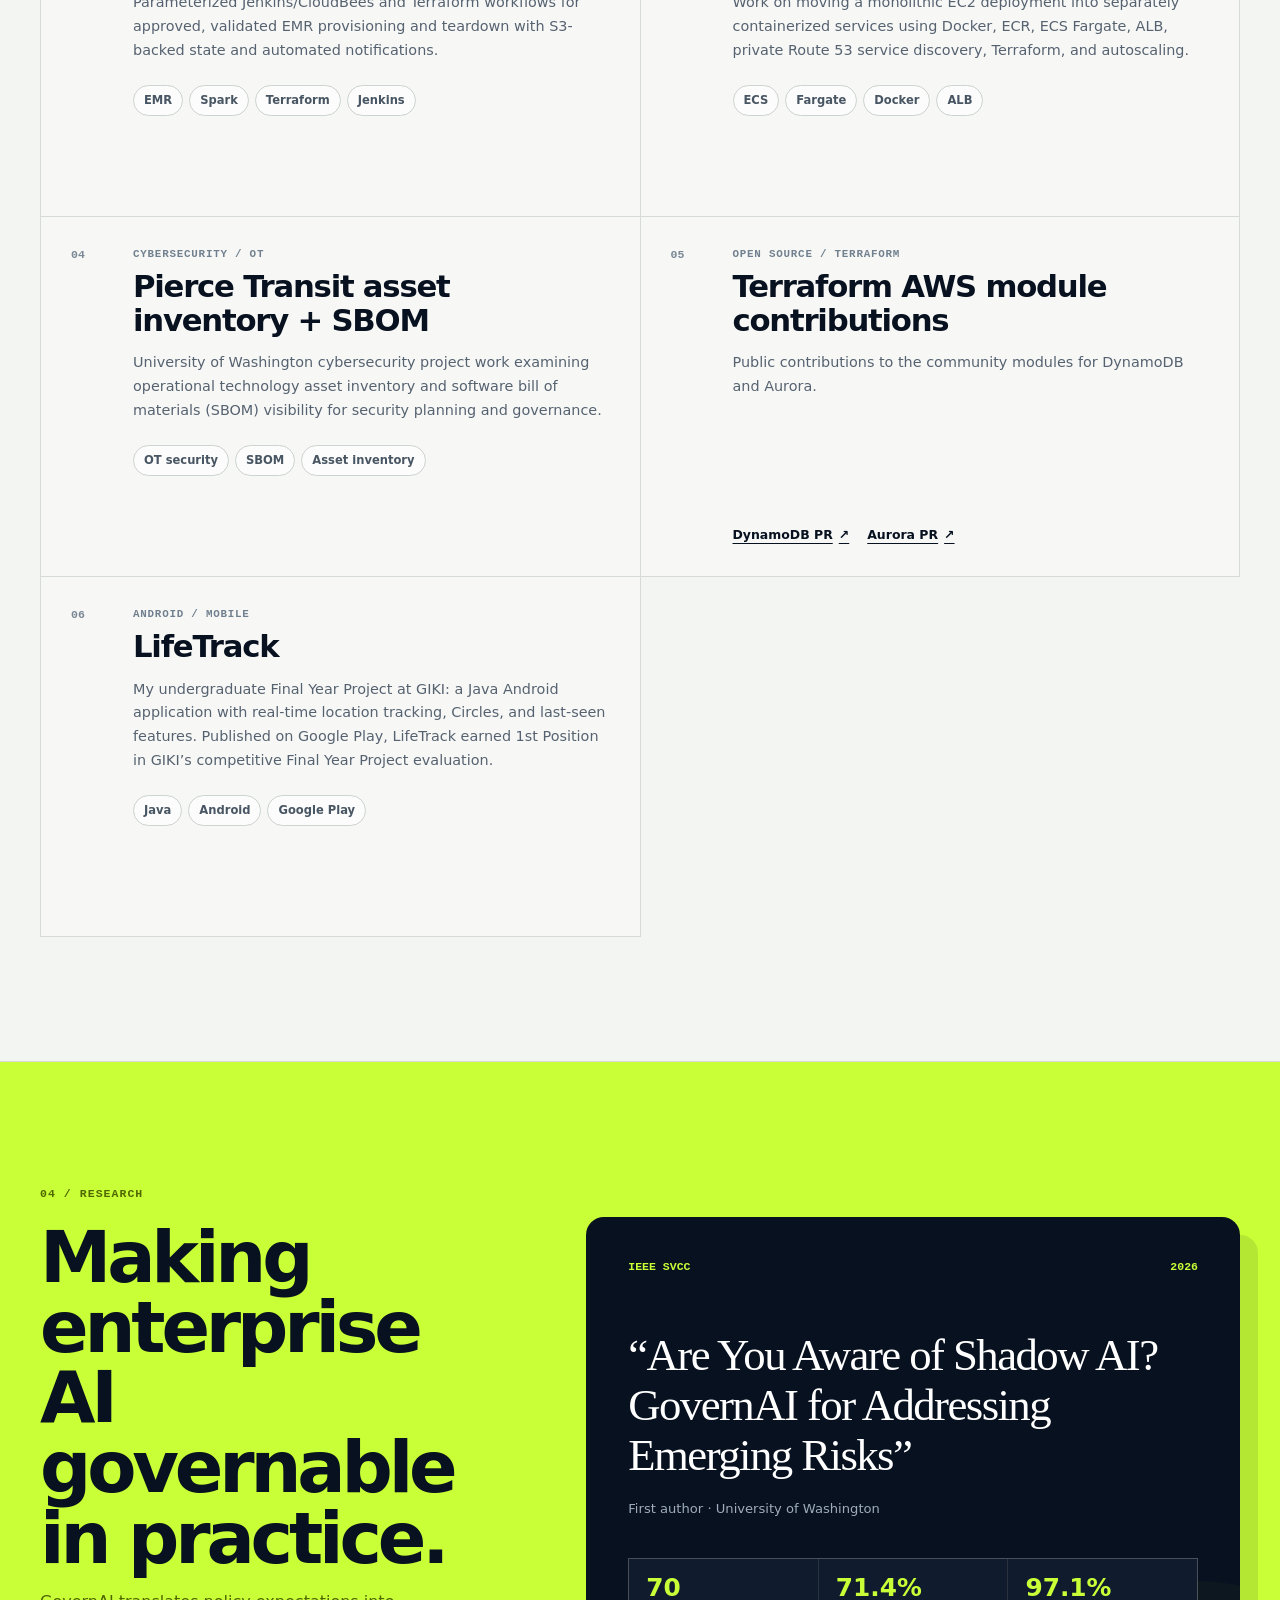
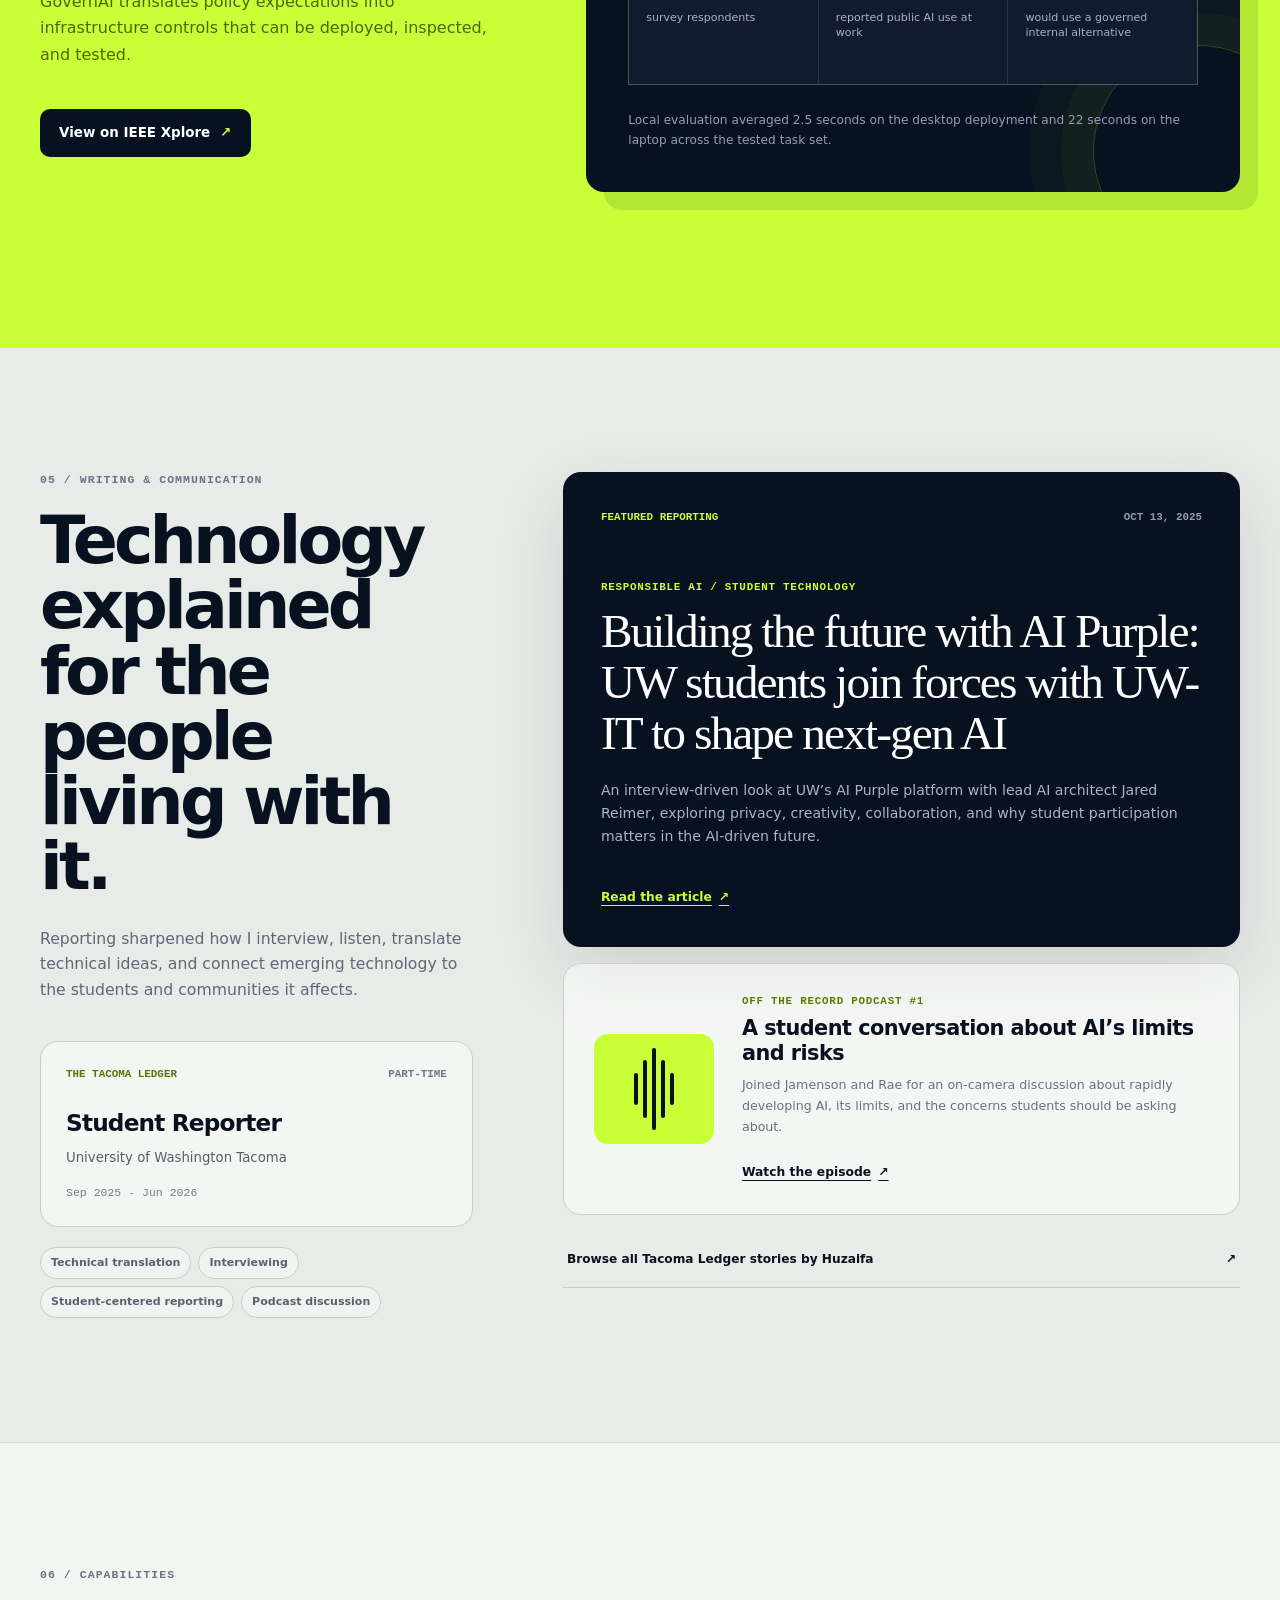
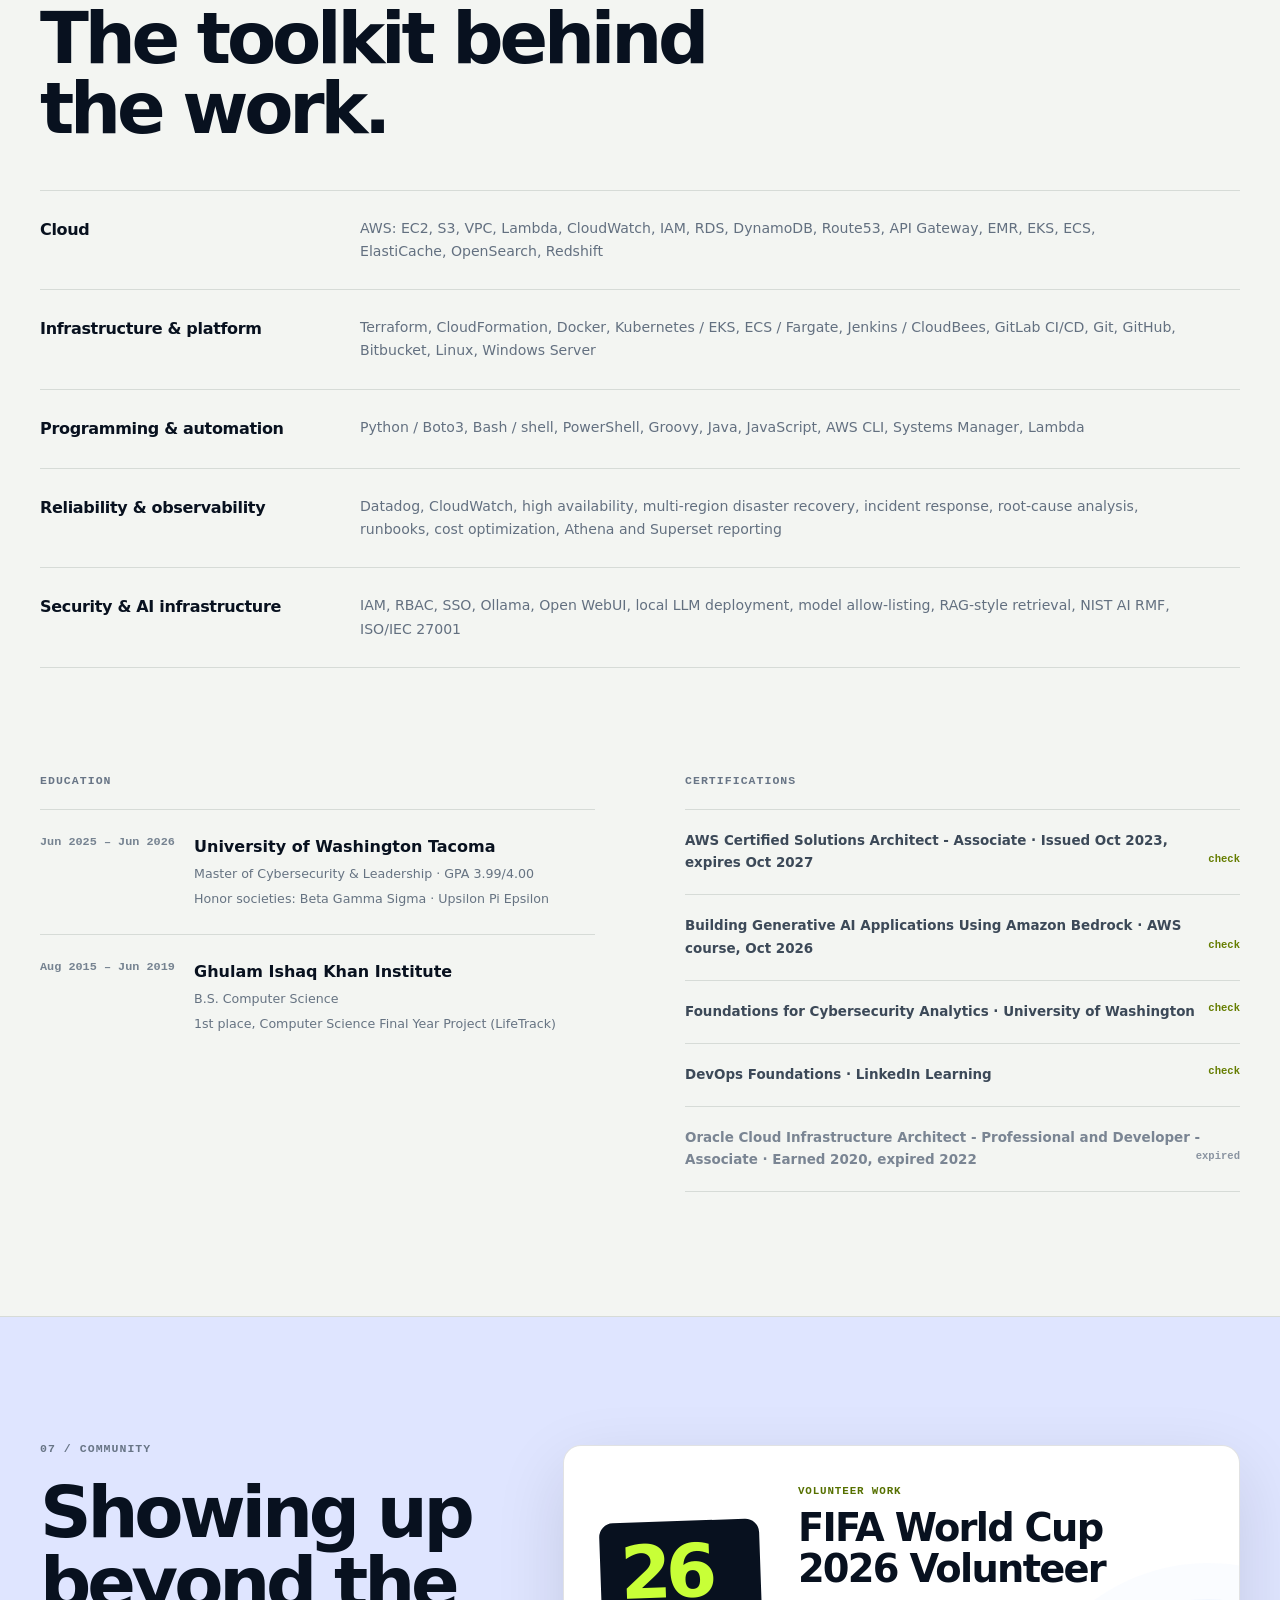
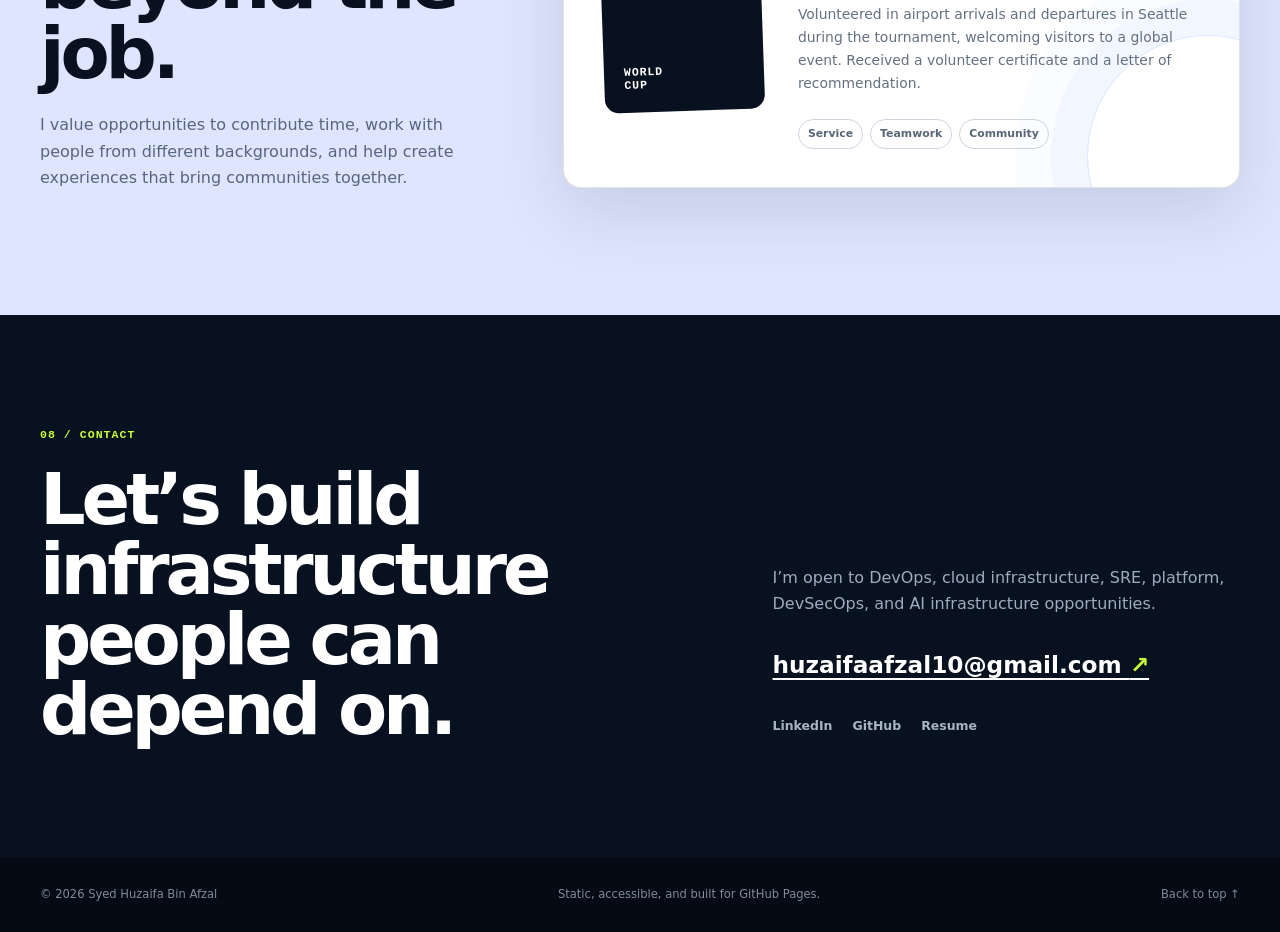
==== commit acb24e14: "Sync portfolio with current CV facts - Replace "6+ years" with "nearly six years" (July 2019 - May 2" ====
--- a/index.html
+++ b/index.html
@@ -3,20 +3,20 @@
 <head>
   <meta charset="utf-8">
   <meta name="viewport" content="width=device-width, initial-scale=1">
-  <meta name="description" content="Syed Huzaifa Bin Afzal is a DevOps, cloud, platform, and AI infrastructure engineer with 6+ years of production AWS experience and published research in secure enterprise AI.">
+  <meta name="description" content="Syed Huzaifa Bin Afzal is a DevOps, cloud, platform, and AI infrastructure engineer with nearly six years of production AWS experience and published research in secure enterprise AI.">
   <meta name="theme-color" content="#08111f">
   <meta name="color-scheme" content="dark">
-  <link rel="canonical" href="https://huzaifaafzal.github.io/">
+  <link rel="canonical" href="https://portfolio.huzaifaafzal.me/">
   <meta property="og:type" content="profile">
   <meta property="og:title" content="Syed Huzaifa Bin Afzal | Cloud & AI Infrastructure Engineer">
   <meta property="og:description" content="Production AWS, Terraform, Kubernetes, reliability, and secure AI infrastructure.">
-  <meta property="og:url" content="https://huzaifaafzal.github.io/">
-  <meta property="og:image" content="https://huzaifaafzal.github.io/assets/og-card.png">
+  <meta property="og:url" content="https://portfolio.huzaifaafzal.me/">
+  <meta property="og:image" content="https://portfolio.huzaifaafzal.me/assets/og-card.png">
   <meta property="og:image:alt" content="Syed Huzaifa Bin Afzal - Cloud and AI Infrastructure Engineer">
   <meta name="twitter:card" content="summary_large_image">
   <meta name="twitter:title" content="Syed Huzaifa Bin Afzal | Cloud & AI Infrastructure Engineer">
   <meta name="twitter:description" content="Production AWS, Terraform, Kubernetes, reliability, and secure AI infrastructure.">
-  <meta name="twitter:image" content="https://huzaifaafzal.github.io/assets/og-card.png">
+  <meta name="twitter:image" content="https://portfolio.huzaifaafzal.me/assets/og-card.png">
   <title>Syed Huzaifa Bin Afzal | Cloud & AI Infrastructure Engineer</title>
   <link rel="stylesheet" href="styles.css">
   <script type="application/ld+json">
@@ -25,10 +25,10 @@
     "@type": "Person",
     "name": "Syed Huzaifa Bin Afzal",
     "alternateName": "Huzaifa",
-    "url": "https://huzaifaafzal.github.io/",
+    "url": "https://portfolio.huzaifaafzal.me/",
     "email": "mailto:huzaifaafzal10@gmail.com",
     "jobTitle": "Cloud and AI Infrastructure Engineer",
-    "description": "DevOps, cloud, platform, and AI infrastructure engineer with 6+ years of production AWS experience.",
+    "description": "DevOps, cloud, platform, and AI infrastructure engineer with nearly six years of production AWS experience.",
     "address": {
       "@type": "PostalAddress",
       "addressLocality": "Los Angeles",
@@ -36,7 +36,7 @@
       "addressCountry": "US"
     },
     "alumniOf": [
-      {"@type": "CollegeOrUniversity", "name": "University of Washington"},
+      {"@type": "CollegeOrUniversity", "name": "University of Washington Tacoma"},
       {"@type": "CollegeOrUniversity", "name": "Ghulam Ishaq Khan Institute"}
     ],
     "sameAs": [
@@ -86,7 +86,7 @@
         <div class="hero-copy">
           <p class="kicker"><span class="signal" aria-hidden="true"></span> Los Angeles, CA &middot; Open to relocation</p>
           <h1 id="hero-title">Infrastructure that stays <em>reliable</em> when the system gets complicated.</h1>
-          <p class="hero-intro">I&rsquo;m Huzaifa, a cloud and platform engineer with 6+ years of production AWS experience. I build repeatable infrastructure, reduce operational toil, and bring the same rigor to secure AI systems.</p>
+          <p class="hero-intro">I&rsquo;m Huzaifa, a cloud and platform engineer with nearly six years of production AWS experience. I build repeatable infrastructure, reduce operational toil, and bring the same rigor to secure AI systems.</p>
           <div class="hero-actions" aria-label="Profile actions">
             <a class="button button-primary" href="assets/Syed_Huzaifa_Bin_Afzal_Resume.pdf" target="_blank" rel="noopener">View resume <span aria-hidden="true">&#8599;</span></a>
             <a class="button button-secondary" href="https://www.linkedin.com/in/syed-huzaifa-bin-afzal" target="_blank" rel="noopener">LinkedIn <span aria-hidden="true">&#8599;</span></a>
@@ -101,7 +101,7 @@
           </div>
           <dl class="console-list">
             <div><dt>focus</dt><dd>cloud / platform / AI infra</dd></div>
-            <div><dt>runtime</dt><dd>6+ years in production</dd></div>
+            <div><dt>runtime</dt><dd>~6 years in production</dd></div>
             <div><dt>core</dt><dd>AWS + Terraform + Kubernetes</dd></div>
             <div><dt>research</dt><dd>secure enterprise GenAI</dd></div>
           </dl>
@@ -150,12 +150,13 @@
             </div>
             <div class="experience-body">
               <p class="company">Harri <span>Contract through Kalam4Solutions</span></p>
-              <h3>DevOps Engineer</h3>
+              <h3>DevOps Engineer (Contract)</h3>
               <ul>
                 <li>Built reusable Terraform modules across API Gateway, CloudFront, Route53, OpenSearch, Redshift, and related AWS infrastructure, reducing manual provisioning effort by approximately 40%.</li>
                 <li>Supported production EKS and ECS services across RDS/Aurora, Redis, OpenSearch, S3, IAM/RBAC/SSO, VPC, CloudWatch, and Datadog.</li>
-                <li>Advanced reliability through OpenSearch cross-cluster replication, Redis v7 upgrades, RDS/Aurora operations, and multi-region disaster-recovery runbooks.</li>
+                <li>Advanced reliability through OpenSearch cross-cluster replication, Redis v7 upgrades, RDS/Aurora operations, multi-region disaster-recovery runbooks, and recovery drills run with engineering teams.</li>
                 <li>Contributed to approximately 30% lower AWS spend through rightsizing, Compute Optimizer and Trusted Advisor analysis, and reservation planning.</li>
+                <li>Mentored engineers and interns, ran onboarding and knowledge-transfer sessions, and contributed to infrastructure design reviews and incident handoffs.</li>
               </ul>
               <p class="recognition">Recognition: Top Performer, 2023 and 2024</p>
             </div>
@@ -172,7 +173,8 @@
               <ul>
                 <li>Built Terraform and Jenkins/CloudBees self-service workflows for provisioning and tearing down AWS EMR/Spark environments with validation, approvals, S3-backed state, and notifications.</li>
                 <li>Automated patching, maintenance, post-deployment configuration, and domain-join tasks with AWS Systems Manager, Lambda, Python, Bash, PowerShell, and AWS CLI.</li>
-                <li>Migrated an application from EC2 to Docker, ECR, and ECS Fargate with ALB, Route53, Terraform, autoscaling, networking, and observability.</li>
+                <li>Worked on migrating an EC2-hosted application to Docker, ECR, and ECS Fargate with ALB, private Route 53 service discovery, Terraform, autoscaling, and observability.</li>
+                <li>Led a Regeneron workstream moving on-premises applications and databases to AWS with Druva, gathering requirements and coordinating validation with U.S. client stakeholders.</li>
                 <li>Supported enterprise AWS operations with CloudWatch, Datadog, S3, EC2, RDS, SNS, SES, WorkSpaces, and ServiceNow.</li>
               </ul>
               <p class="recognition">Recognition: Best Team Award, Systems Limited, 2020</p>
@@ -213,7 +215,7 @@
             <div class="project-content">
               <p class="project-type">AI infrastructure / Security research</p>
               <h3>GovernAI</h3>
-              <p>A secure, self-hosted enterprise GenAI platform with role separation, model allow-listing, local persistence, firewall controls, and approved-knowledge retrieval. Wireshark testing confirmed no unintended outbound communication during normal operation.</p>
+              <p>A secure, self-hosted enterprise GenAI platform with role separation, model allow-listing, local persistence, firewall controls, and approved-knowledge retrieval. In the tested setup, Wireshark showed no unintended outbound communication during normal operation.</p>
               <div class="tag-row"><span>Ollama</span><span>Open WebUI</span><span>Docker</span><span>RBAC</span><span>Qwen</span></div>
               <a class="inline-link" href="https://ieeexplore.ieee.org/document/11642340" target="_blank" rel="noopener">Read the IEEE publication <span aria-hidden="true">&#8599;</span></a>
             </div>
@@ -234,7 +236,7 @@
             <div class="project-content">
               <p class="project-type">Cloud-native migration</p>
               <h3>EC2 to ECS Fargate migration</h3>
-              <p>A repeatable container migration using Docker, ECR, ECS Fargate, ALB, Route53, Terraform, autoscaling, networking, and observability.</p>
+              <p>Work on moving a monolithic EC2 deployment into separately containerized services using Docker, ECR, ECS Fargate, ALB, private Route 53 service discovery, Terraform, and autoscaling.</p>
               <div class="tag-row"><span>ECS</span><span>Fargate</span><span>Docker</span><span>ALB</span></div>
             </div>
           </article>
@@ -244,7 +246,7 @@
             <div class="project-content">
               <p class="project-type">Cybersecurity / OT</p>
               <h3>Pierce Transit asset inventory + SBOM</h3>
-              <p>A University of Washington capstone focused on OT asset visibility and software bill of materials governance.</p>
+              <p>University of Washington cybersecurity project work examining operational technology asset inventory and software bill of materials (SBOM) visibility for security planning and governance.</p>
               <div class="tag-row"><span>OT security</span><span>SBOM</span><span>Asset inventory</span></div>
             </div>
           </article>
@@ -265,10 +267,10 @@
           <article class="project-card">
             <div class="project-number">06</div>
             <div class="project-content">
-              <p class="project-type">Android / Cloud</p>
+              <p class="project-type">Android / Mobile</p>
               <h3>LifeTrack</h3>
               <p>My undergraduate Final Year Project at GIKI: a Java Android application with real-time location tracking, Circles, and last-seen features. Published on Google Play, LifeTrack earned 1st Position in GIKI&rsquo;s competitive Final Year Project evaluation.</p>
-              <div class="tag-row"><span>Java</span><span>Android</span><span>Cloud</span></div>
+              <div class="tag-row"><span>Java</span><span>Android</span><span>Google Play</span></div>
             </div>
           </article>
         </div>
@@ -352,25 +354,26 @@
 
         <div class="skills-table">
           <article><h3>Cloud</h3><p>AWS: EC2, S3, VPC, Lambda, CloudWatch, IAM, RDS, DynamoDB, Route53, API Gateway, EMR, EKS, ECS, ElastiCache, OpenSearch, Redshift</p></article>
-          <article><h3>Infrastructure &amp; platform</h3><p>Terraform, Docker, Kubernetes / EKS, ECS / Fargate, Jenkins / CloudBees, Git, GitHub, Bitbucket, Linux, Windows Server</p></article>
-          <article><h3>Programming &amp; automation</h3><p>Python, Bash / shell, PowerShell, Java, JavaScript, C++, AWS CLI, Systems Manager, Lambda</p></article>
-          <article><h3>Reliability &amp; observability</h3><p>Datadog, CloudWatch, multi-region disaster recovery, incident troubleshooting, runbooks, cost optimization</p></article>
+          <article><h3>Infrastructure &amp; platform</h3><p>Terraform, CloudFormation, Docker, Kubernetes / EKS, ECS / Fargate, Jenkins / CloudBees, GitLab CI/CD, Git, GitHub, Bitbucket, Linux, Windows Server</p></article>
+          <article><h3>Programming &amp; automation</h3><p>Python / Boto3, Bash / shell, PowerShell, Groovy, Java, JavaScript, AWS CLI, Systems Manager, Lambda</p></article>
+          <article><h3>Reliability &amp; observability</h3><p>Datadog, CloudWatch, high availability, multi-region disaster recovery, incident response, root-cause analysis, runbooks, cost optimization, Athena and Superset reporting</p></article>
           <article><h3>Security &amp; AI infrastructure</h3><p>IAM, RBAC, SSO, Ollama, Open WebUI, local LLM deployment, model allow-listing, RAG-style retrieval, NIST AI RMF, ISO/IEC 27001</p></article>
         </div>
 
         <div class="credentials-layout">
           <div>
             <p class="section-index">Education</p>
-            <article class="credential-item"><span>2026</span><div><h3>University of Washington</h3><p>Master of Cybersecurity &amp; Leadership &middot; GPA 3.99</p><small>Beta Gamma Sigma &middot; Upsilon Pi Epsilon</small></div></article>
-            <article class="credential-item"><span>2019</span><div><h3>Ghulam Ishaq Khan Institute</h3><p>B.S. Computer Science &middot; Minor in Mathematics</p></div></article>
+            <article class="credential-item"><span>Jun 2025 &ndash; Jun 2026</span><div><h3>University of Washington Tacoma</h3><p>Master of Cybersecurity &amp; Leadership &middot; GPA 3.99/4.00</p><small>Honor societies: Beta Gamma Sigma &middot; Upsilon Pi Epsilon</small></div></article>
+            <article class="credential-item"><span>Aug 2015 &ndash; Jun 2019</span><div><h3>Ghulam Ishaq Khan Institute</h3><p>B.S. Computer Science</p><small>1st place, Computer Science Final Year Project (LifeTrack)</small></div></article>
           </div>
           <div>
             <p class="section-index">Certifications</p>
             <ul class="cert-list">
-              <li>AWS Certified Solutions Architect - Associate</li>
-              <li>Oracle Cloud Infrastructure Architect - Professional</li>
-              <li>Oracle Cloud Infrastructure Developer - Associate</li>
-              <li>Foundations for Cybersecurity Analytics - University of Washington</li>
+              <li>AWS Certified Solutions Architect - Associate &middot; Issued Oct 2023, expires Oct 2027</li>
+              <li>Building Generative AI Applications Using Amazon Bedrock &middot; AWS course, Oct 2026</li>
+              <li>Foundations for Cybersecurity Analytics &middot; University of Washington</li>
+              <li>DevOps Foundations &middot; LinkedIn Learning</li>
+              <li class="expired">Oracle Cloud Infrastructure Architect - Professional and Developer - Associate &middot; Earned 2020, expired 2022</li>
             </ul>
           </div>
         </div>
@@ -390,7 +393,7 @@
           <div class="volunteer-content">
             <p class="volunteer-label">Volunteer work</p>
             <h3>FIFA World Cup 2026 Volunteer</h3>
-            <p>Contributed time as a tournament volunteer, supporting a global event centered on teamwork, welcoming people, and community connection.</p>
+            <p>Volunteered in airport arrivals and departures in Seattle during the tournament, welcoming visitors to a global event. Received a volunteer certificate and a letter of recommendation.</p>
             <div class="volunteer-values"><span>Service</span><span>Teamwork</span><span>Community</span></div>
           </div>
         </article>
--- a/styles.css
+++ b/styles.css
@@ -199,14 +199,17 @@
 .skills-table h3 { margin: 0; color: var(--ink); font-size: 1rem; letter-spacing: -0.02em; }
 .skills-table p { max-width: 820px; margin: 0; color: #637080; font-size: 0.88rem; }
 .credentials-layout { display: grid; grid-template-columns: 1fr 1fr; gap: 90px; margin-top: 105px; }
-.credential-item { display: grid; grid-template-columns: 55px 1fr; gap: 22px; padding: 24px 0; border-top: 1px solid var(--line); }
-.credential-item > span { color: #768391; font: 700 0.74rem/1.5 ui-monospace, SFMono-Regular, Menlo, Consolas, monospace; }
+.credential-item { display: grid; grid-template-columns: 132px 1fr; gap: 22px; padding: 24px 0; border-top: 1px solid var(--line); }
+.credential-item > span { color: #768391; font: 700 0.74rem/1.5 ui-monospace, SFMono-Regular, Menlo, Consolas, monospace; white-space: nowrap; }
+@media (max-width: 520px) { .credential-item { grid-template-columns: 1fr; gap: 6px; } }
 .credential-item h3 { margin: 0 0 4px; color: var(--ink); font-size: 1rem; }
 .credential-item p, .credential-item small { display: block; margin: 0; color: #667382; font-size: 0.79rem; }
 .credential-item small { margin-top: 4px; }
 .cert-list { margin: 0; padding: 0; border-top: 1px solid var(--line); list-style: none; }
 .cert-list li { position: relative; padding: 20px 36px 20px 0; border-bottom: 1px solid var(--line); color: #3c4958; font-size: 0.84rem; font-weight: 700; }
 .cert-list li::after { content: "check"; position: absolute; right: 0; color: #657d00; font: 700 0.66rem/1.5 ui-monospace, SFMono-Regular, Menlo, Consolas, monospace; }
+.cert-list li.expired { color: #7a8593; font-weight: 600; }
+.cert-list li.expired::after { content: "expired"; color: #8a94a1; }
 
 .community { overflow: clip; background: #dfe5ff; }
 .community-layout { display: grid; grid-template-columns: 0.78fr 1.22fr; gap: 90px; align-items: center; }
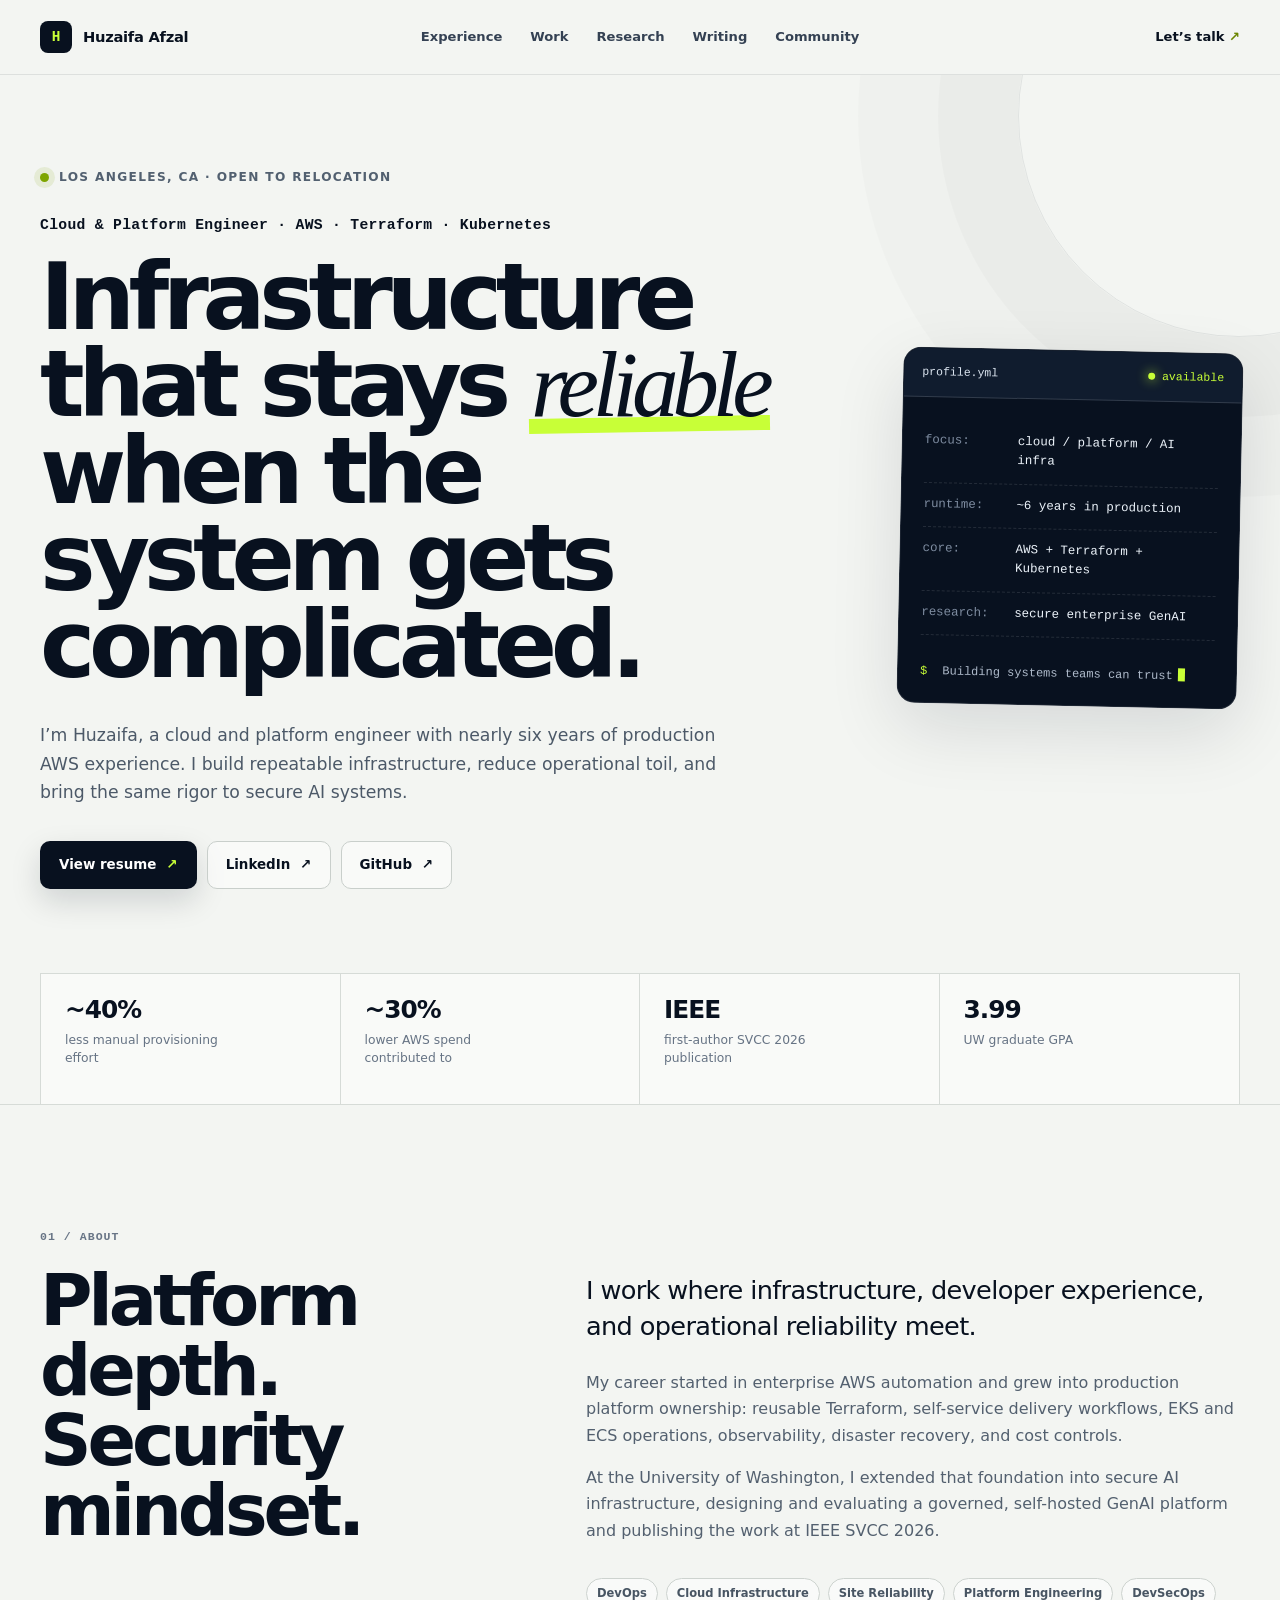
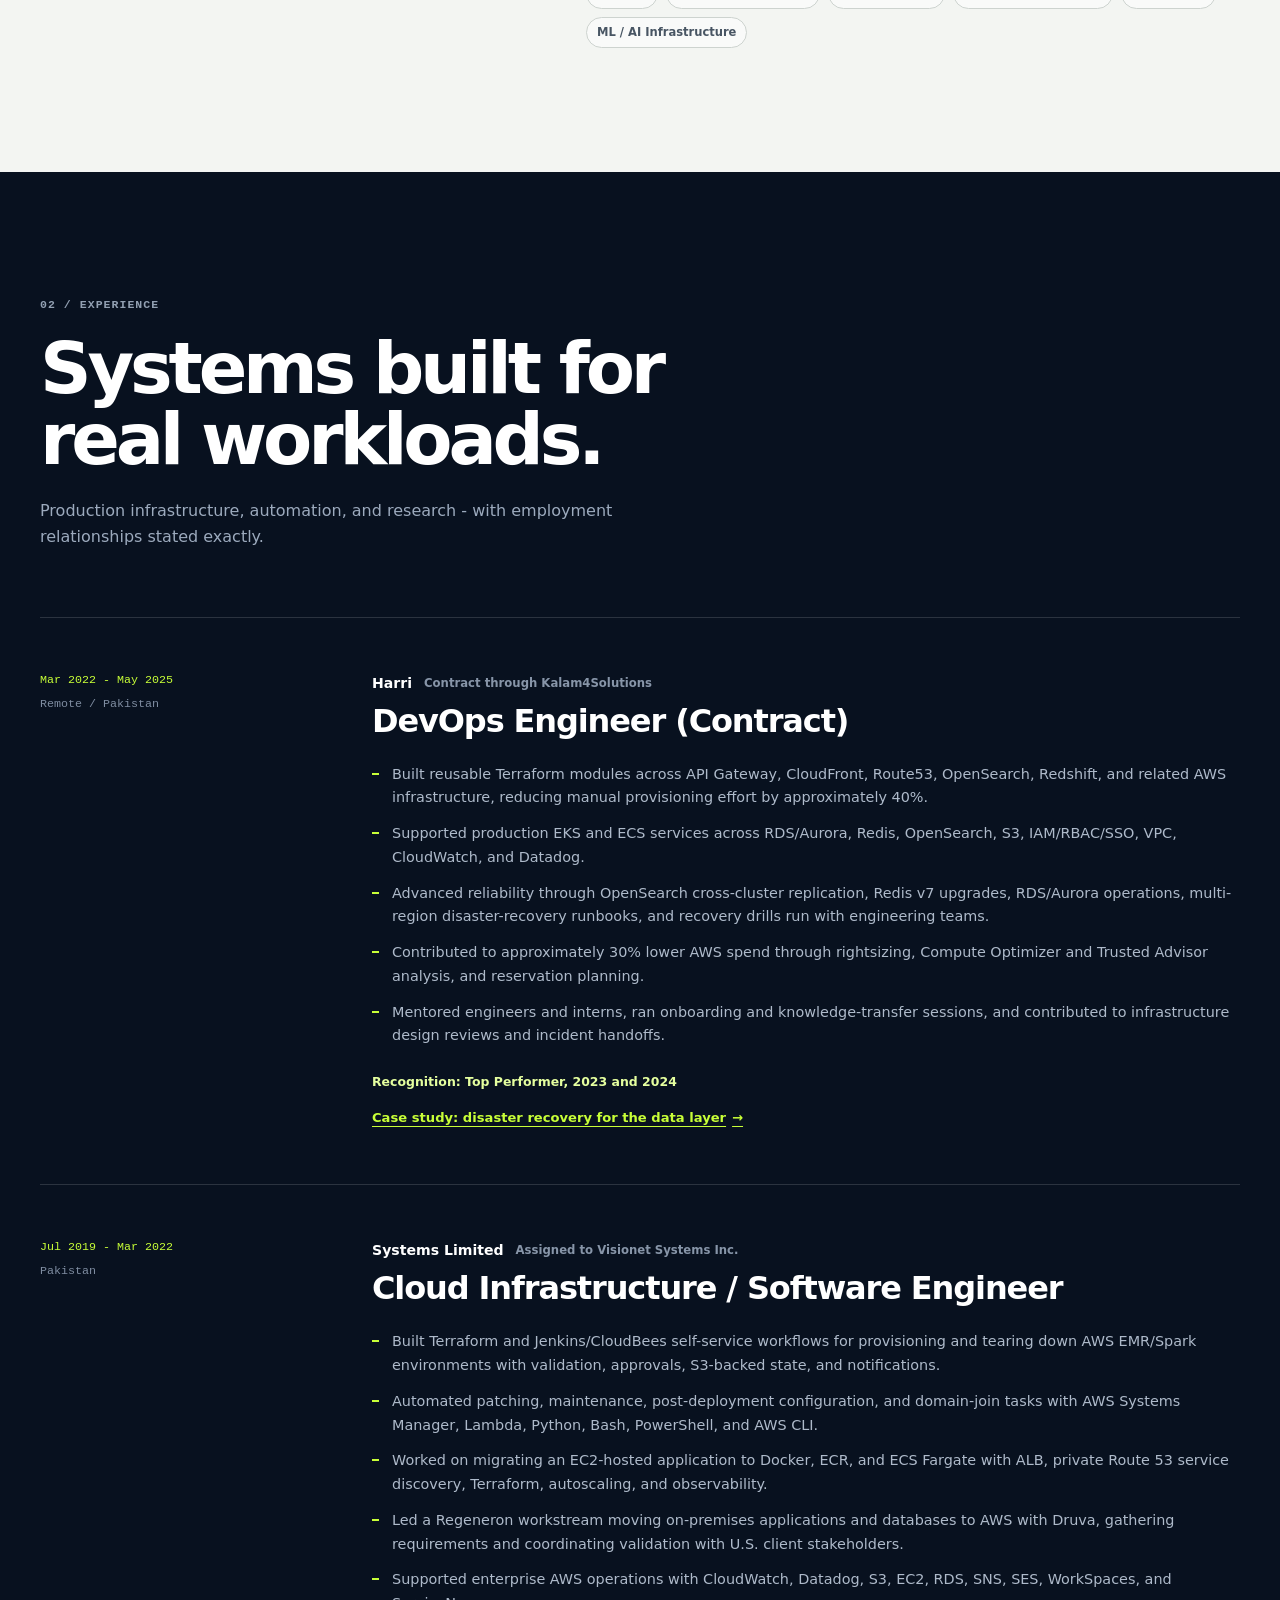
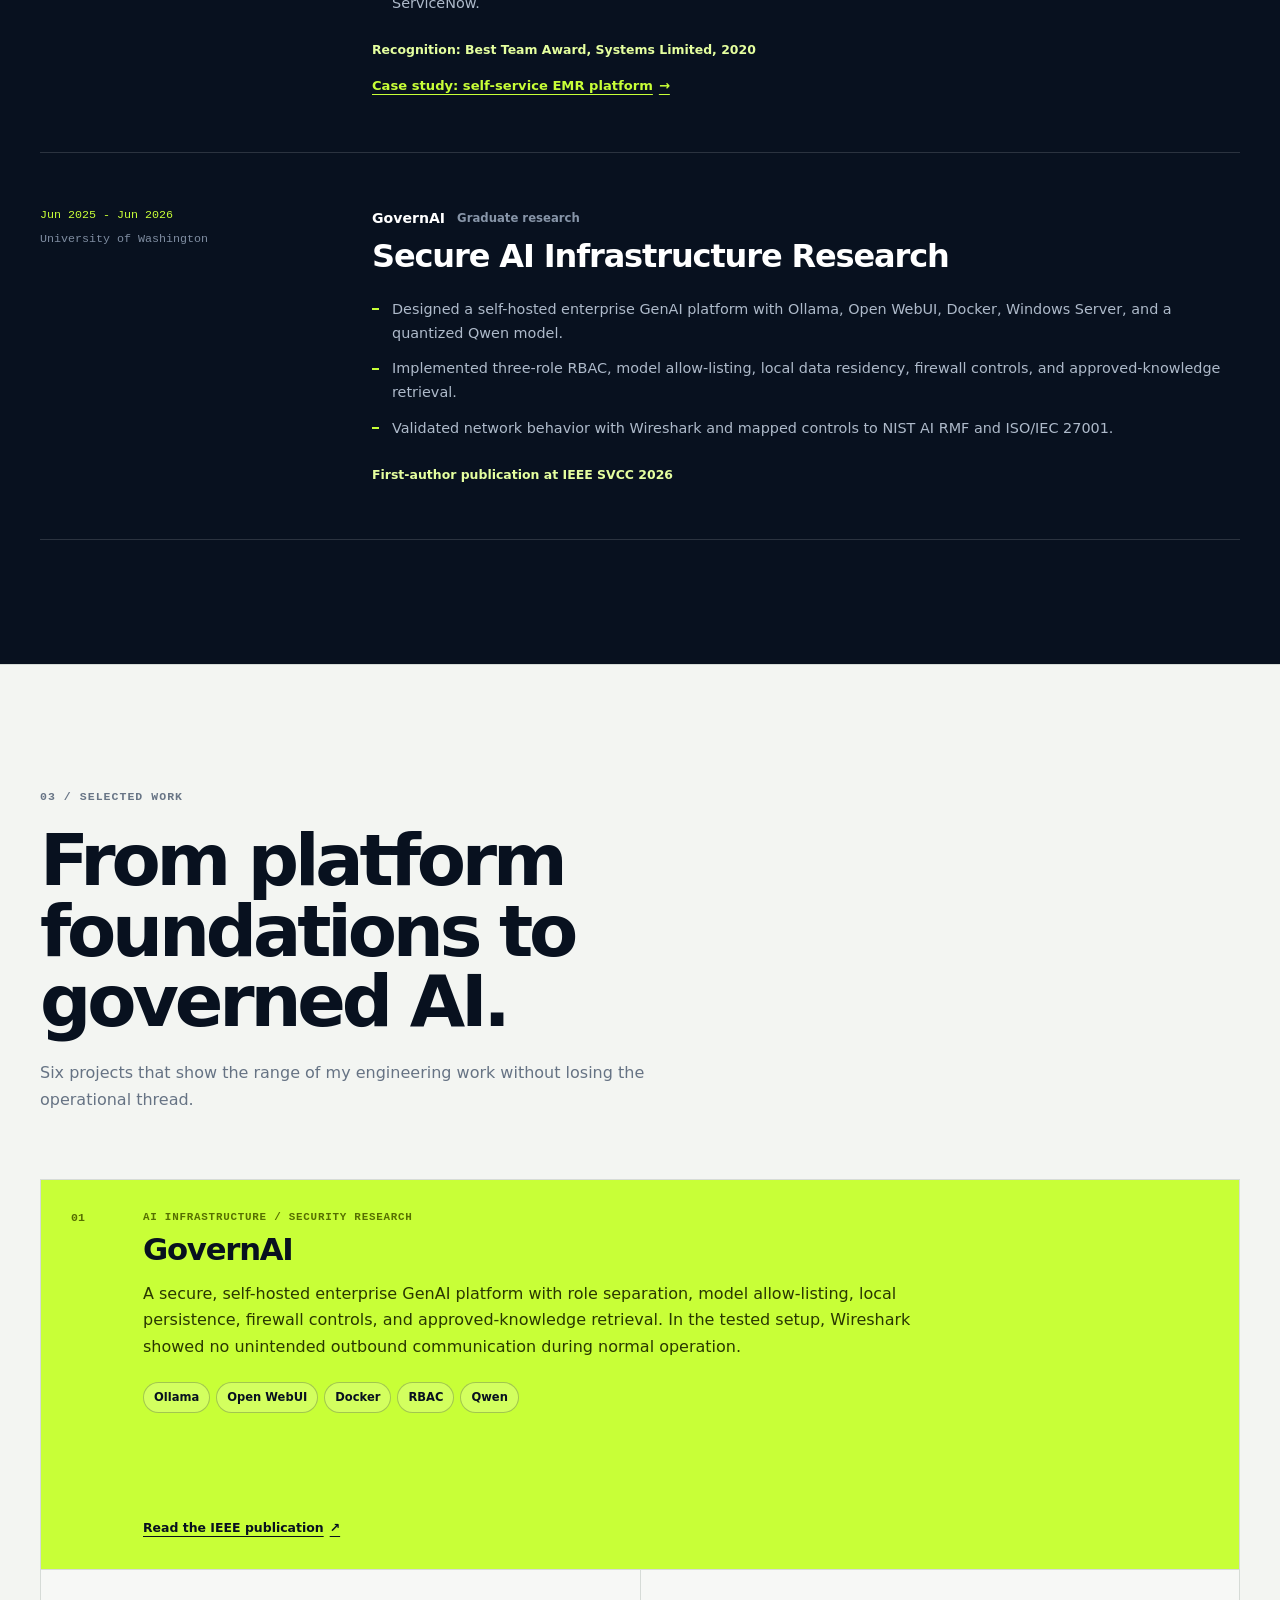
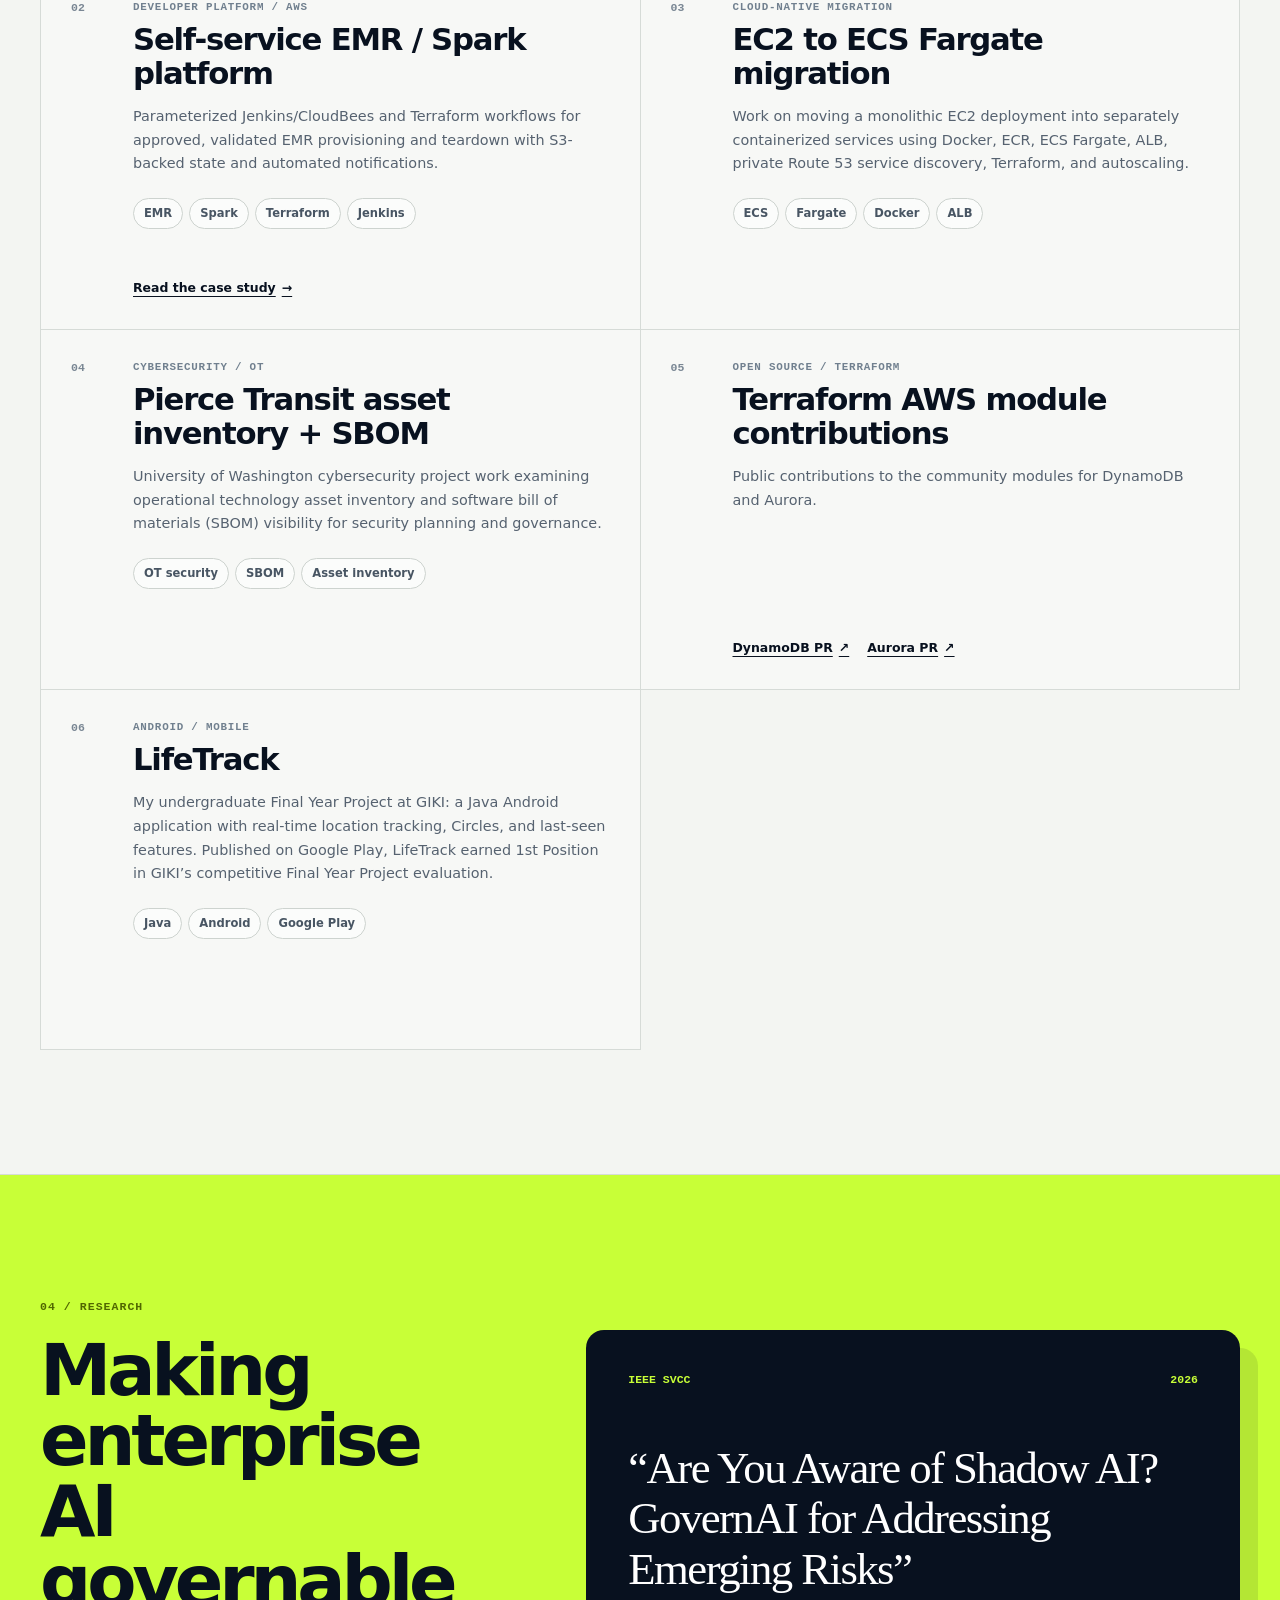
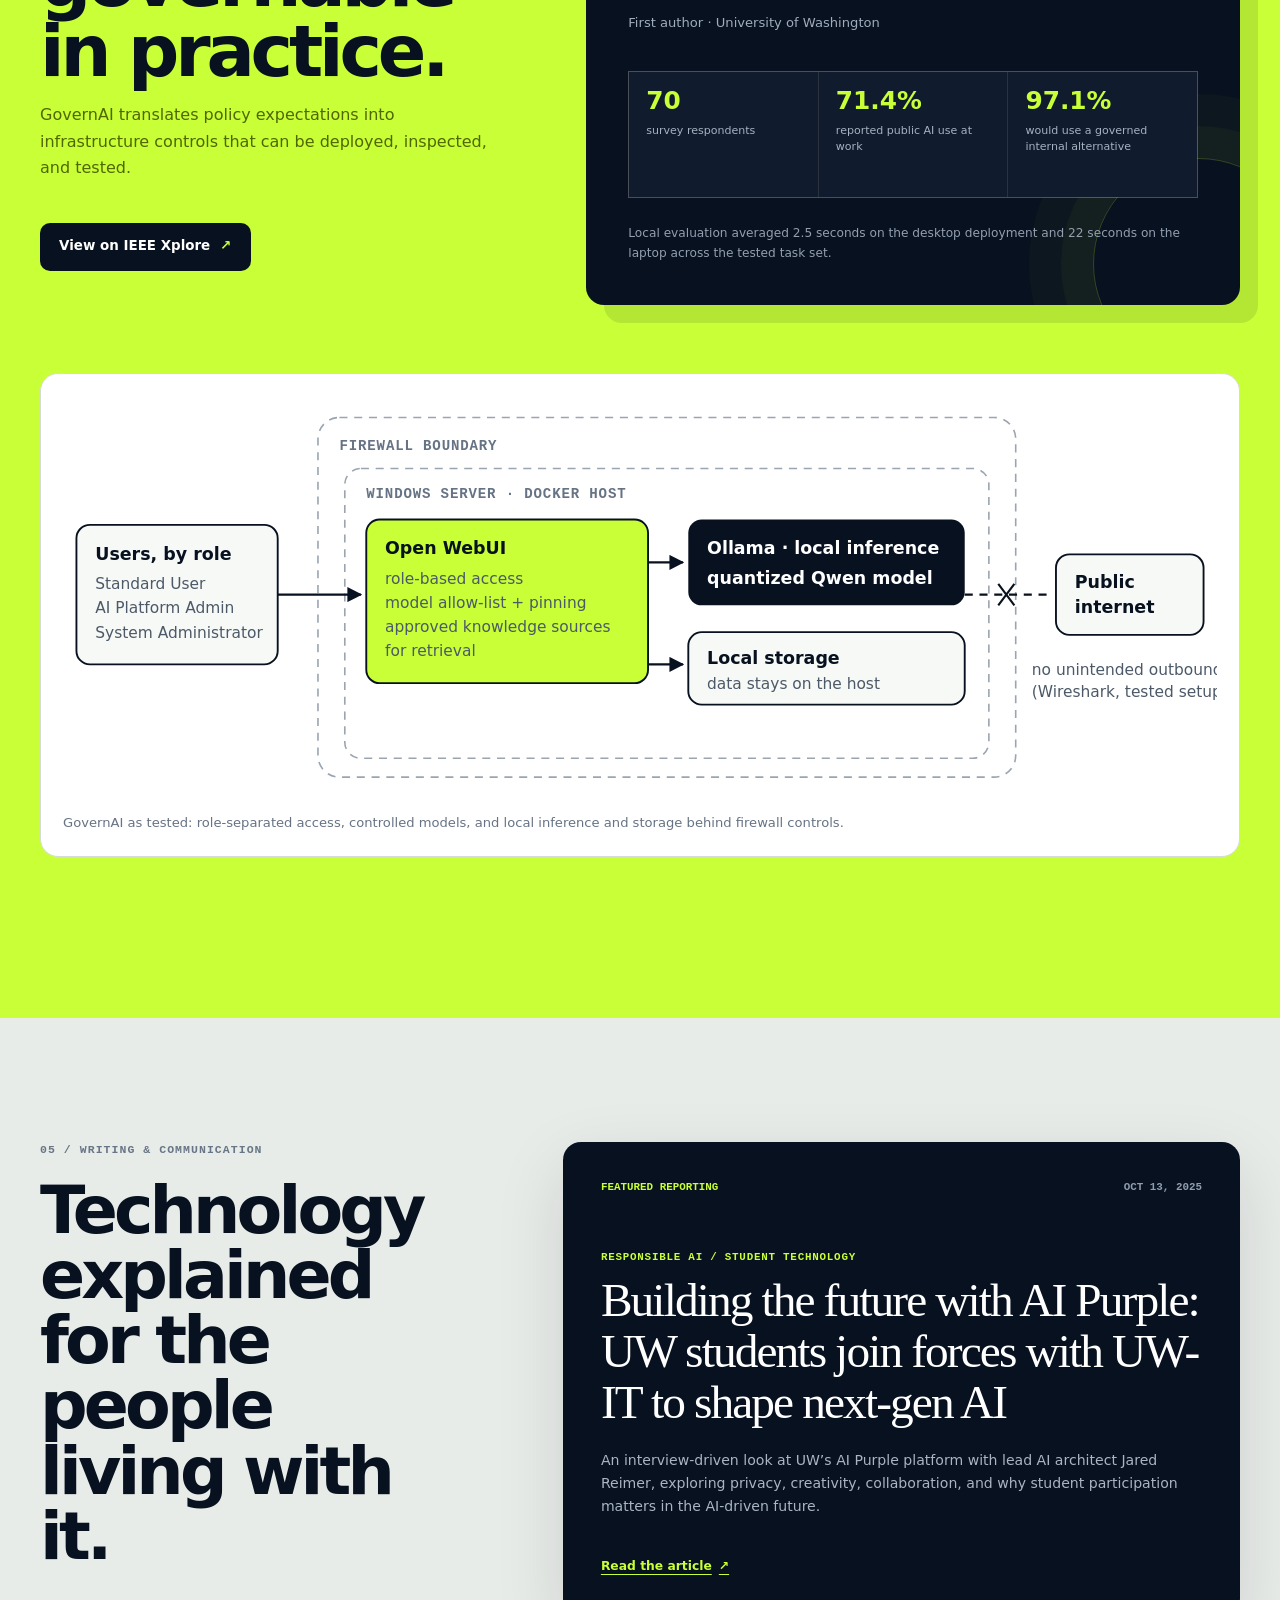
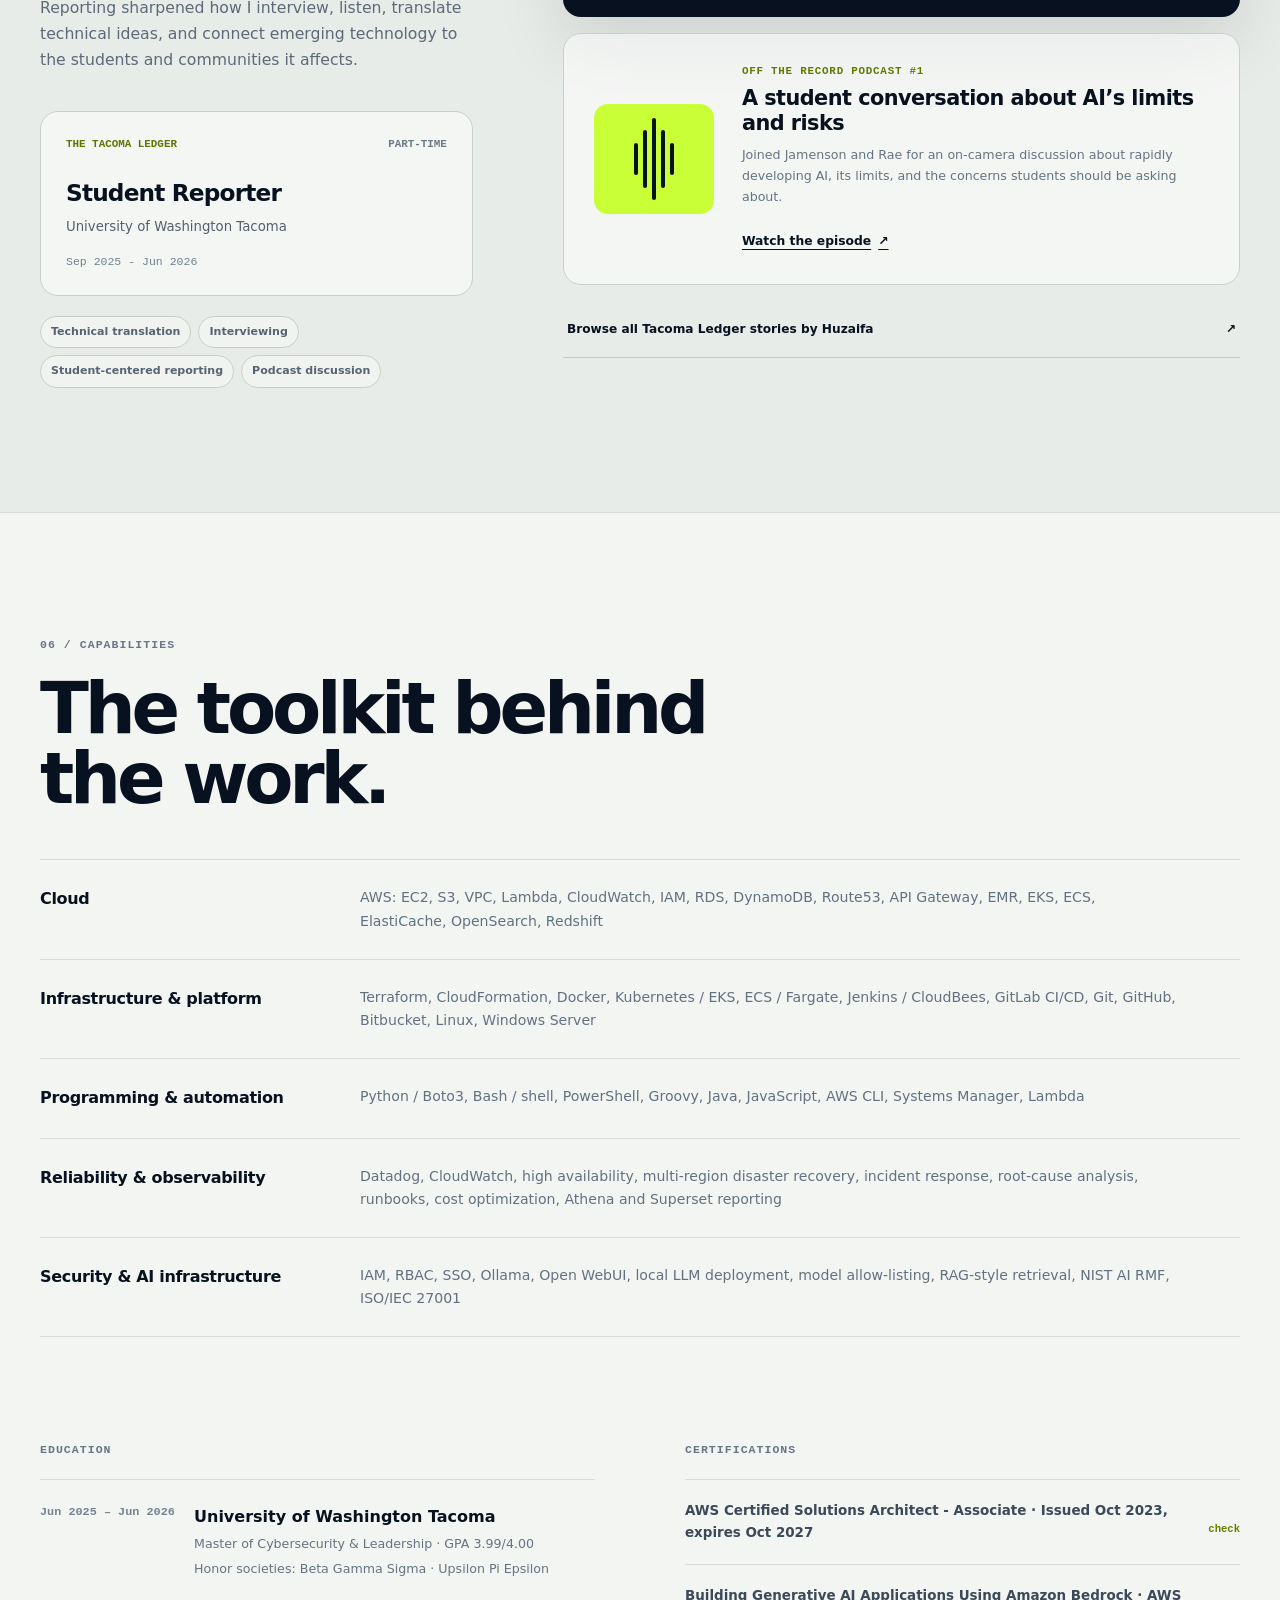
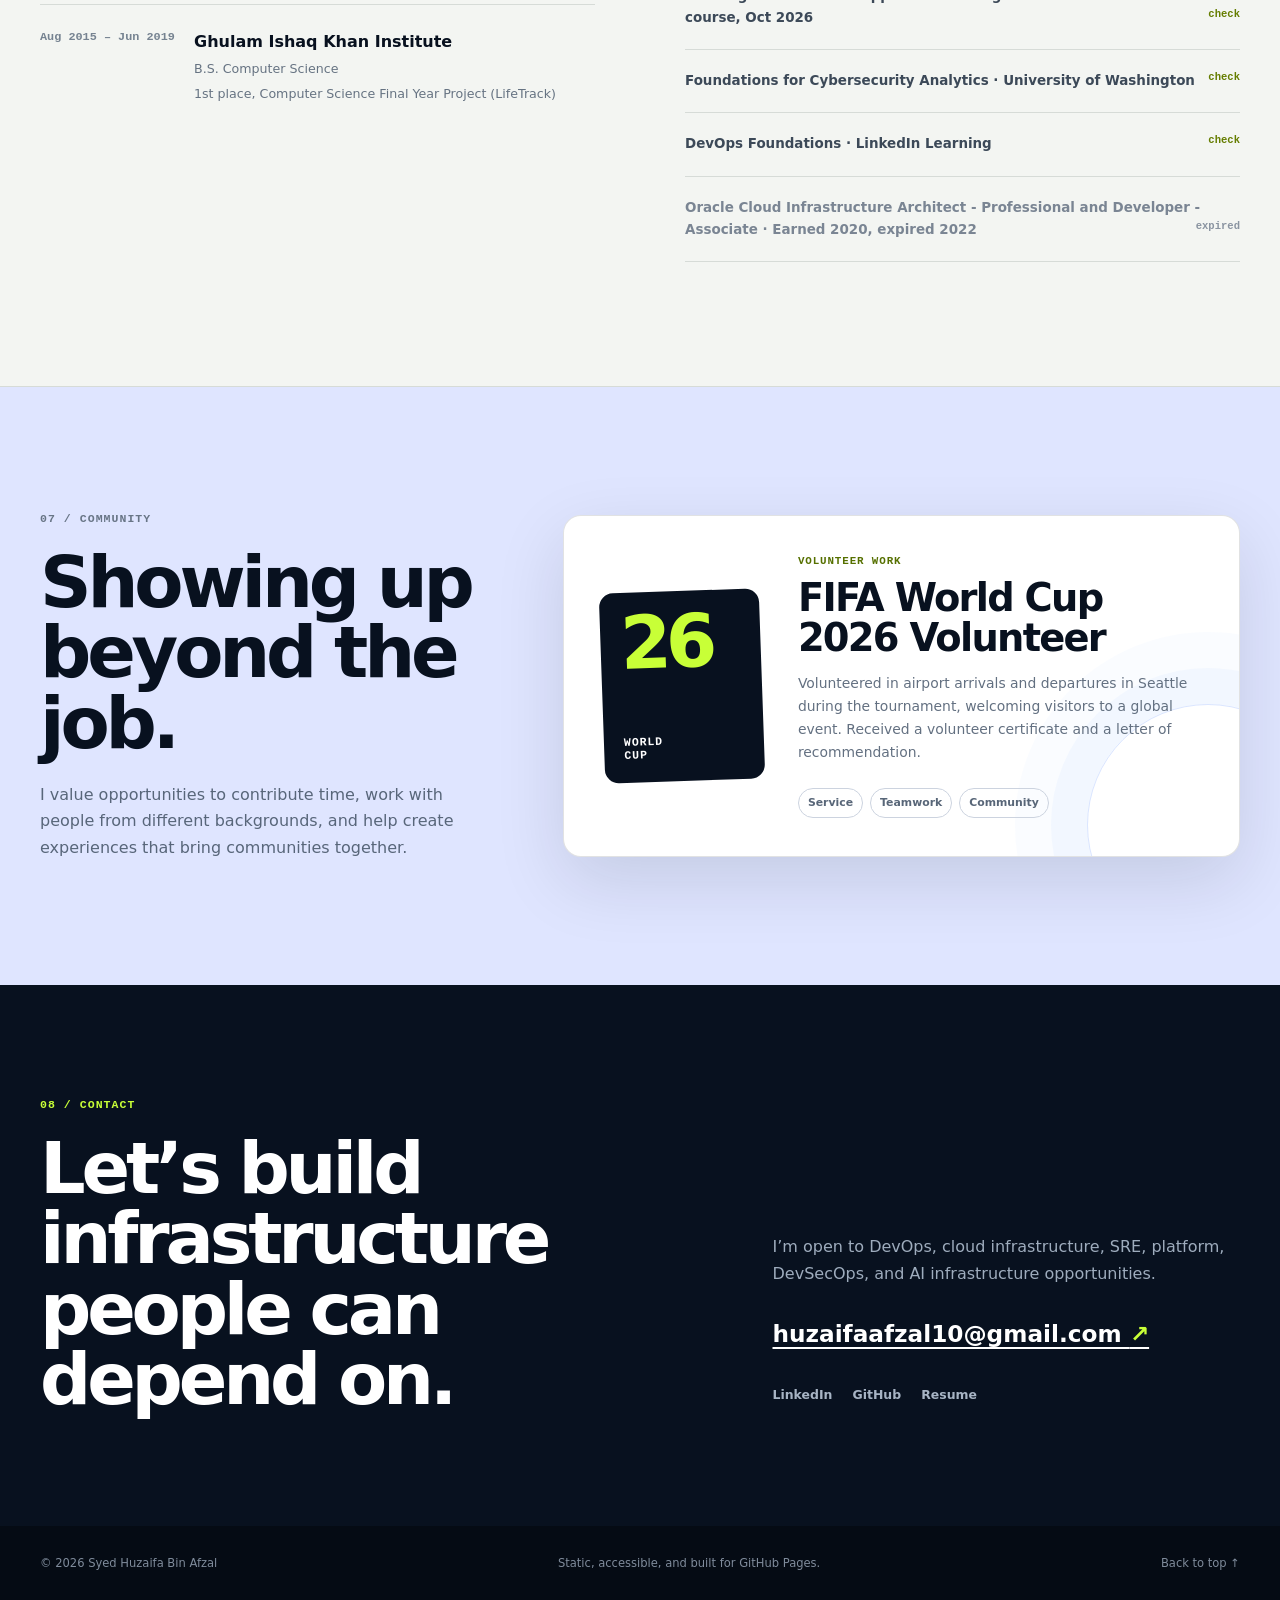
==== commit 38dbd177: "Add case studies, GovernAI diagram and role line - Hero: add a role line (Cloud & Platform Engineer," ====
--- a/index.html
+++ b/index.html
@@ -85,6 +85,7 @@
       <div class="hero-grid page-shell">
         <div class="hero-copy">
           <p class="kicker"><span class="signal" aria-hidden="true"></span> Los Angeles, CA &middot; Open to relocation</p>
+          <p class="hero-role">Cloud &amp; Platform Engineer &middot; AWS &middot; Terraform &middot; Kubernetes</p>
           <h1 id="hero-title">Infrastructure that stays <em>reliable</em> when the system gets complicated.</h1>
           <p class="hero-intro">I&rsquo;m Huzaifa, a cloud and platform engineer with nearly six years of production AWS experience. I build repeatable infrastructure, reduce operational toil, and bring the same rigor to secure AI systems.</p>
           <div class="hero-actions" aria-label="Profile actions">
@@ -159,6 +160,7 @@
                 <li>Mentored engineers and interns, ran onboarding and knowledge-transfer sessions, and contributed to infrastructure design reviews and incident handoffs.</li>
               </ul>
               <p class="recognition">Recognition: Top Performer, 2023 and 2024</p>
+              <a class="exp-case-link" href="case-studies/disaster-recovery.html">Case study: disaster recovery for the data layer <span aria-hidden="true">&rarr;</span></a>
             </div>
           </article>
 
@@ -178,6 +180,7 @@
                 <li>Supported enterprise AWS operations with CloudWatch, Datadog, S3, EC2, RDS, SNS, SES, WorkSpaces, and ServiceNow.</li>
               </ul>
               <p class="recognition">Recognition: Best Team Award, Systems Limited, 2020</p>
+              <a class="exp-case-link" href="case-studies/self-service-emr.html">Case study: self-service EMR platform <span aria-hidden="true">&rarr;</span></a>
             </div>
           </article>
 
@@ -228,6 +231,7 @@
               <h3>Self-service EMR / Spark platform</h3>
               <p>Parameterized Jenkins/CloudBees and Terraform workflows for approved, validated EMR provisioning and teardown with S3-backed state and automated notifications.</p>
               <div class="tag-row"><span>EMR</span><span>Spark</span><span>Terraform</span><span>Jenkins</span></div>
+              <a class="inline-link" href="case-studies/self-service-emr.html">Read the case study <span aria-hidden="true">&rarr;</span></a>
             </div>
           </article>
 
@@ -297,6 +301,56 @@
           </div>
           <p class="research-note">Local evaluation averaged 2.5 seconds on the desktop deployment and 22 seconds on the laptop across the tested task set.</p>
         </article>
+      </div>
+      <div class="page-shell research-diagram">
+        <figure class="diagram">
+          <div class="diagram-scroll">
+            <svg viewBox="0 0 860 300" role="img" aria-labelledby="gov-title gov-desc">
+              <title id="gov-title">GovernAI architecture</title>
+              <desc id="gov-desc">Three user roles reach Open WebUI, which enforces role-based access, model allow-listing and version pinning, and approved knowledge sources. Open WebUI calls Ollama for local inference with a quantized Qwen model, and data stays in local storage. Everything runs on a Windows Server and Docker host inside a firewall boundary; in the tested setup, Wireshark showed no unintended outbound traffic to the public internet.</desc>
+              <defs><marker id="gov-arrow" viewBox="0 0 10 10" refX="9" refY="5" markerWidth="7" markerHeight="7" orient="auto-start-reverse"><path d="M0,0 L10,5 L0,10 z" class="d-strong"/></marker></defs>
+
+              <rect class="d-box" x="10" y="96" width="150" height="104" rx="10"/>
+              <text class="d-text" x="24" y="122">Users, by role</text>
+              <text class="d-small" x="24" y="144">Standard User</text>
+              <text class="d-small" x="24" y="162">AI Platform Admin</text>
+              <text class="d-small" x="24" y="180">System Administrator</text>
+
+              <rect class="d-zone" x="190" y="16" width="520" height="268" rx="16"/>
+              <text class="d-label" x="206" y="40">Firewall boundary</text>
+              <rect class="d-zone" x="210" y="54" width="480" height="216" rx="12"/>
+              <text class="d-label" x="226" y="76">Windows Server · Docker host</text>
+
+              <rect class="d-accent" x="226" y="92" width="210" height="122" rx="10"/>
+              <text class="d-text" x="240" y="118">Open WebUI</text>
+              <text class="d-small" x="240" y="140">role-based access</text>
+              <text class="d-small" x="240" y="158">model allow-list + pinning</text>
+              <text class="d-small" x="240" y="176">approved knowledge sources</text>
+              <text class="d-small" x="240" y="194">for retrieval</text>
+
+              <rect class="d-strong" x="466" y="92" width="206" height="64" rx="10"/>
+              <text class="d-text-inv" x="480" y="118">Ollama · local inference</text>
+              <text class="d-text-inv" x="480" y="140">quantized Qwen model</text>
+
+              <rect class="d-box" x="466" y="176" width="206" height="54" rx="10"/>
+              <text class="d-text" x="480" y="200">Local storage</text>
+              <text class="d-small" x="480" y="218">data stays on the host</text>
+
+              <rect class="d-box" x="740" y="118" width="110" height="60" rx="10"/>
+              <text class="d-text" x="754" y="143">Public</text>
+              <text class="d-text" x="754" y="162">internet</text>
+
+              <path class="d-line" d="M160 148 H222" marker-end="url(#gov-arrow)"/>
+              <path class="d-line" d="M436 124 H462" marker-end="url(#gov-arrow)"/>
+              <path class="d-line" d="M436 200 H462" marker-end="url(#gov-arrow)"/>
+              <path class="d-line d-dashed" d="M672 148 H736"/>
+              <path class="d-line" d="M697 140 l12 16 M709 140 l-12 16"/>
+              <text class="d-small" x="722" y="208">no unintended outbound</text>
+              <text class="d-small" x="722" y="224">(Wireshark, tested setup)</text>
+            </svg>
+          </div>
+          <figcaption>GovernAI as tested: role-separated access, controlled models, and local inference and storage behind firewall controls.</figcaption>
+        </figure>
       </div>
     </section>
 
--- a/styles.css
+++ b/styles.css
@@ -314,3 +314,42 @@
   .section-ink, .research { background: white; color: black; }
   .section-ink h2, .section-ink h3, .section-ink .company, .research h2 { color: black; }
 }
+
+/* ---- Role line under the kicker ---- */
+.hero-role { margin: 0 0 18px; color: var(--ink); font: 760 0.92rem/1.4 ui-monospace, SFMono-Regular, Menlo, Consolas, monospace; letter-spacing: 0.02em; }
+
+/* ---- Case study pages ---- */
+.cs-hero { padding: 72px 0 40px; }
+.cs-back { display: inline-flex; gap: 8px; margin-bottom: 36px; color: var(--ink); font-size: 0.82rem; font-weight: 820; text-underline-offset: 4px; }
+.cs-hero h1 { font-size: clamp(2.4rem, 5.2vw, 4.4rem); line-height: 1; letter-spacing: -0.05em; }
+.cs-lead { max-width: 760px; margin: 26px 0 0; color: #4c5968; font-size: clamp(1.02rem, 1.3vw, 1.16rem); }
+.cs-meta { display: flex; flex-wrap: wrap; gap: 8px; margin-top: 26px; }
+.cs-meta span { padding: 5px 11px; border: 1px solid #c9cfcb; border-radius: 999px; color: #3c4958; font-size: 0.74rem; font-weight: 750; }
+.cs-body { max-width: 780px; padding-bottom: 110px; }
+.cs-body h2 { margin: 58px 0 14px; color: var(--ink); font-size: clamp(1.5rem, 2.6vw, 2.05rem); line-height: 1.15; letter-spacing: -0.035em; }
+.cs-body p, .cs-body li { color: #3d4a5a; }
+.cs-body ul { padding-left: 1.2em; }
+.cs-body li { margin: 6px 0; }
+.cs-note { margin-top: 40px; padding: 18px 20px; border-left: 3px solid var(--lime); background: var(--white); color: #4c5968; font-size: 0.9rem; }
+.case-links { display: flex; flex-wrap: wrap; gap: 4px 18px; margin-top: auto; }
+.case-links .inline-link { margin-top: 0; }
+
+/* ---- Diagrams (inline SVG) ---- */
+.diagram { margin: 36px 0; padding: 22px; border: 1px solid var(--line); border-radius: var(--radius); background: var(--white); }
+.diagram-scroll { overflow-x: auto; }
+.diagram svg { display: block; width: 100%; min-width: 620px; height: auto; }
+.diagram figcaption { margin-top: 14px; color: var(--muted); font-size: 0.82rem; }
+.d-box { fill: #f7f9f6; stroke: var(--ink); stroke-width: 1.4; }
+.d-strong { fill: var(--ink); }
+.d-accent { fill: var(--lime); stroke: var(--ink); stroke-width: 1.4; }
+.d-zone { fill: none; stroke: #9aa5b1; stroke-width: 1.2; stroke-dasharray: 6 5; }
+.d-line { fill: none; stroke: var(--ink); stroke-width: 1.6; }
+.d-dashed { stroke-dasharray: 6 5; }
+.d-text { fill: var(--ink); font: 700 13px Inter, system-ui, sans-serif; }
+.d-text-inv { fill: var(--white); font: 700 13px Inter, system-ui, sans-serif; }
+.d-small { fill: #4c5968; font: 500 11.5px Inter, system-ui, sans-serif; }
+.d-label { fill: #667384; font: 700 10.5px ui-monospace, SFMono-Regular, Menlo, Consolas, monospace; letter-spacing: 0.06em; text-transform: uppercase; }
+.research-diagram { padding-top: 0; }
+@media (max-width: 720px) { .cs-hero { padding-top: 44px; } .diagram { padding: 14px; } }
+.exp-case-link { display: inline-flex; gap: 6px; margin-top: 14px; color: var(--lime); font-size: 0.82rem; font-weight: 820; text-underline-offset: 4px; }
+.nav-shell.nav-simple { grid-template-columns: 1fr auto; }
